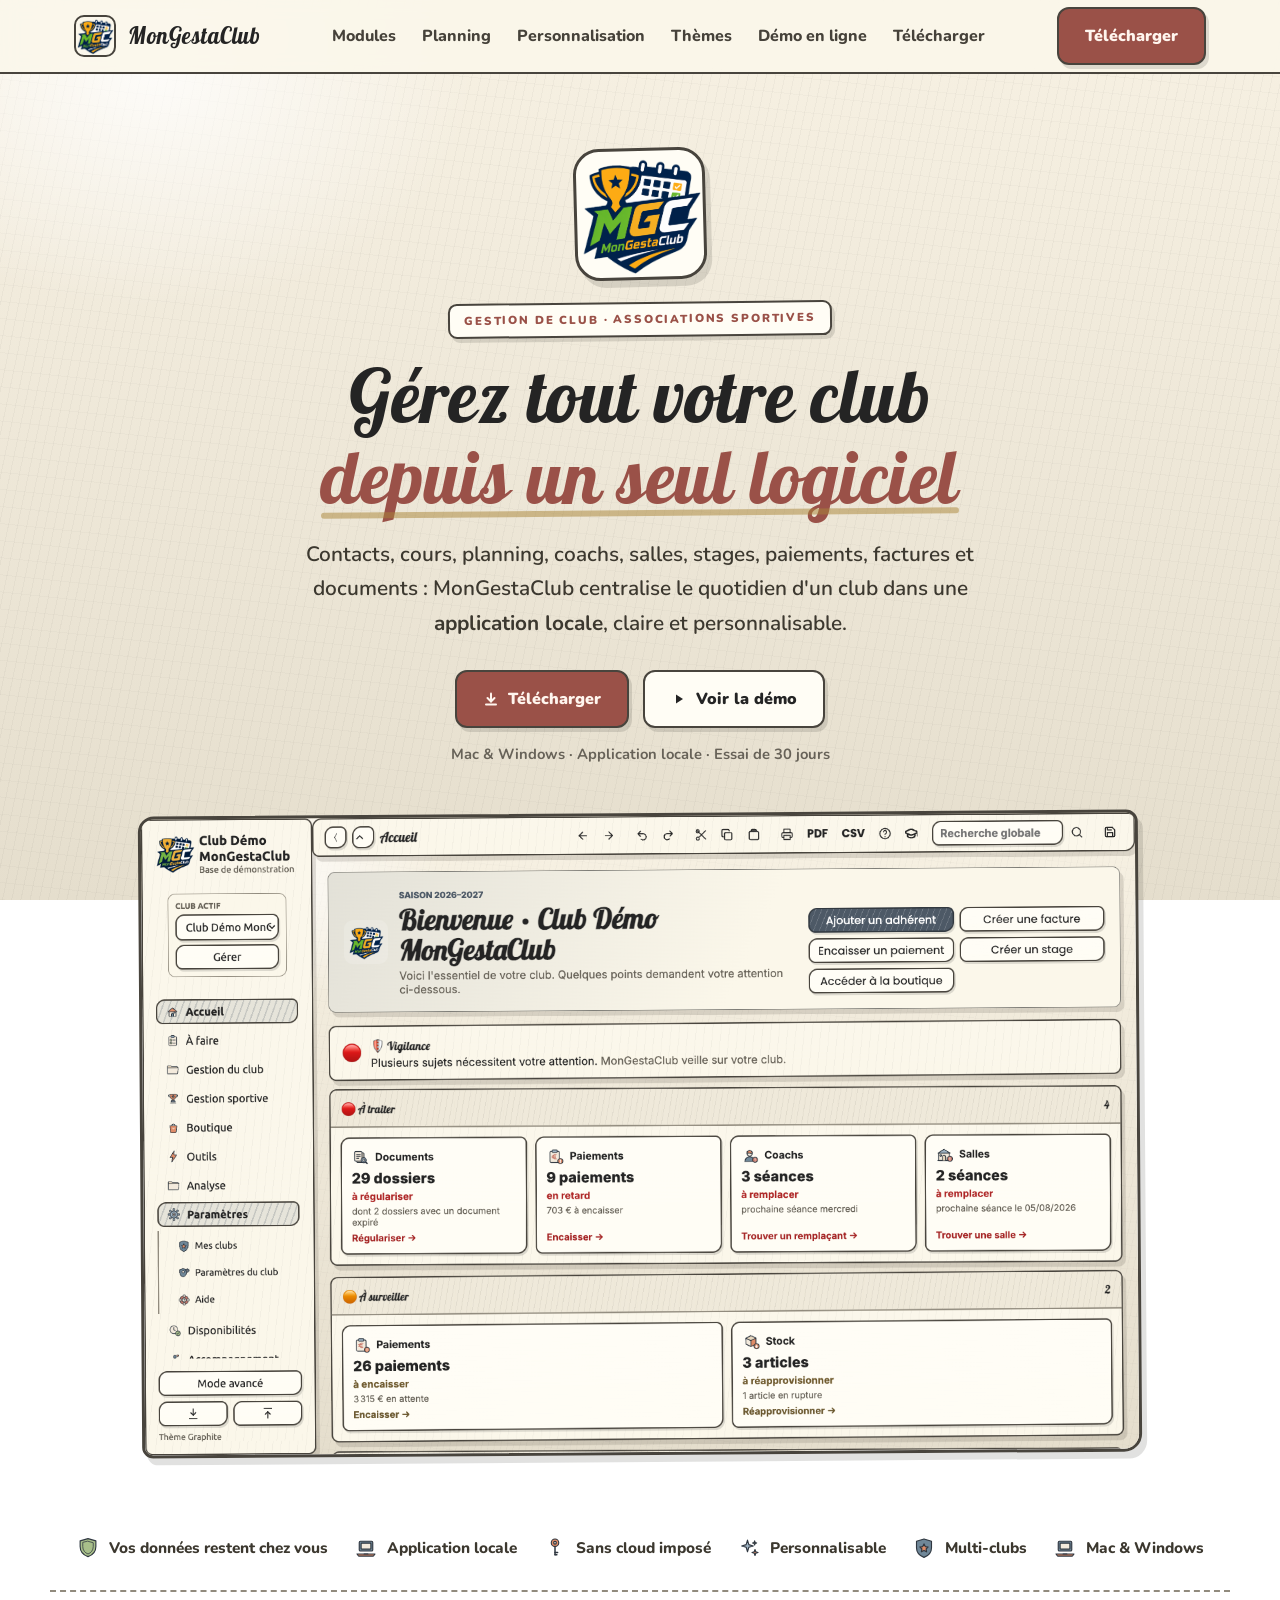
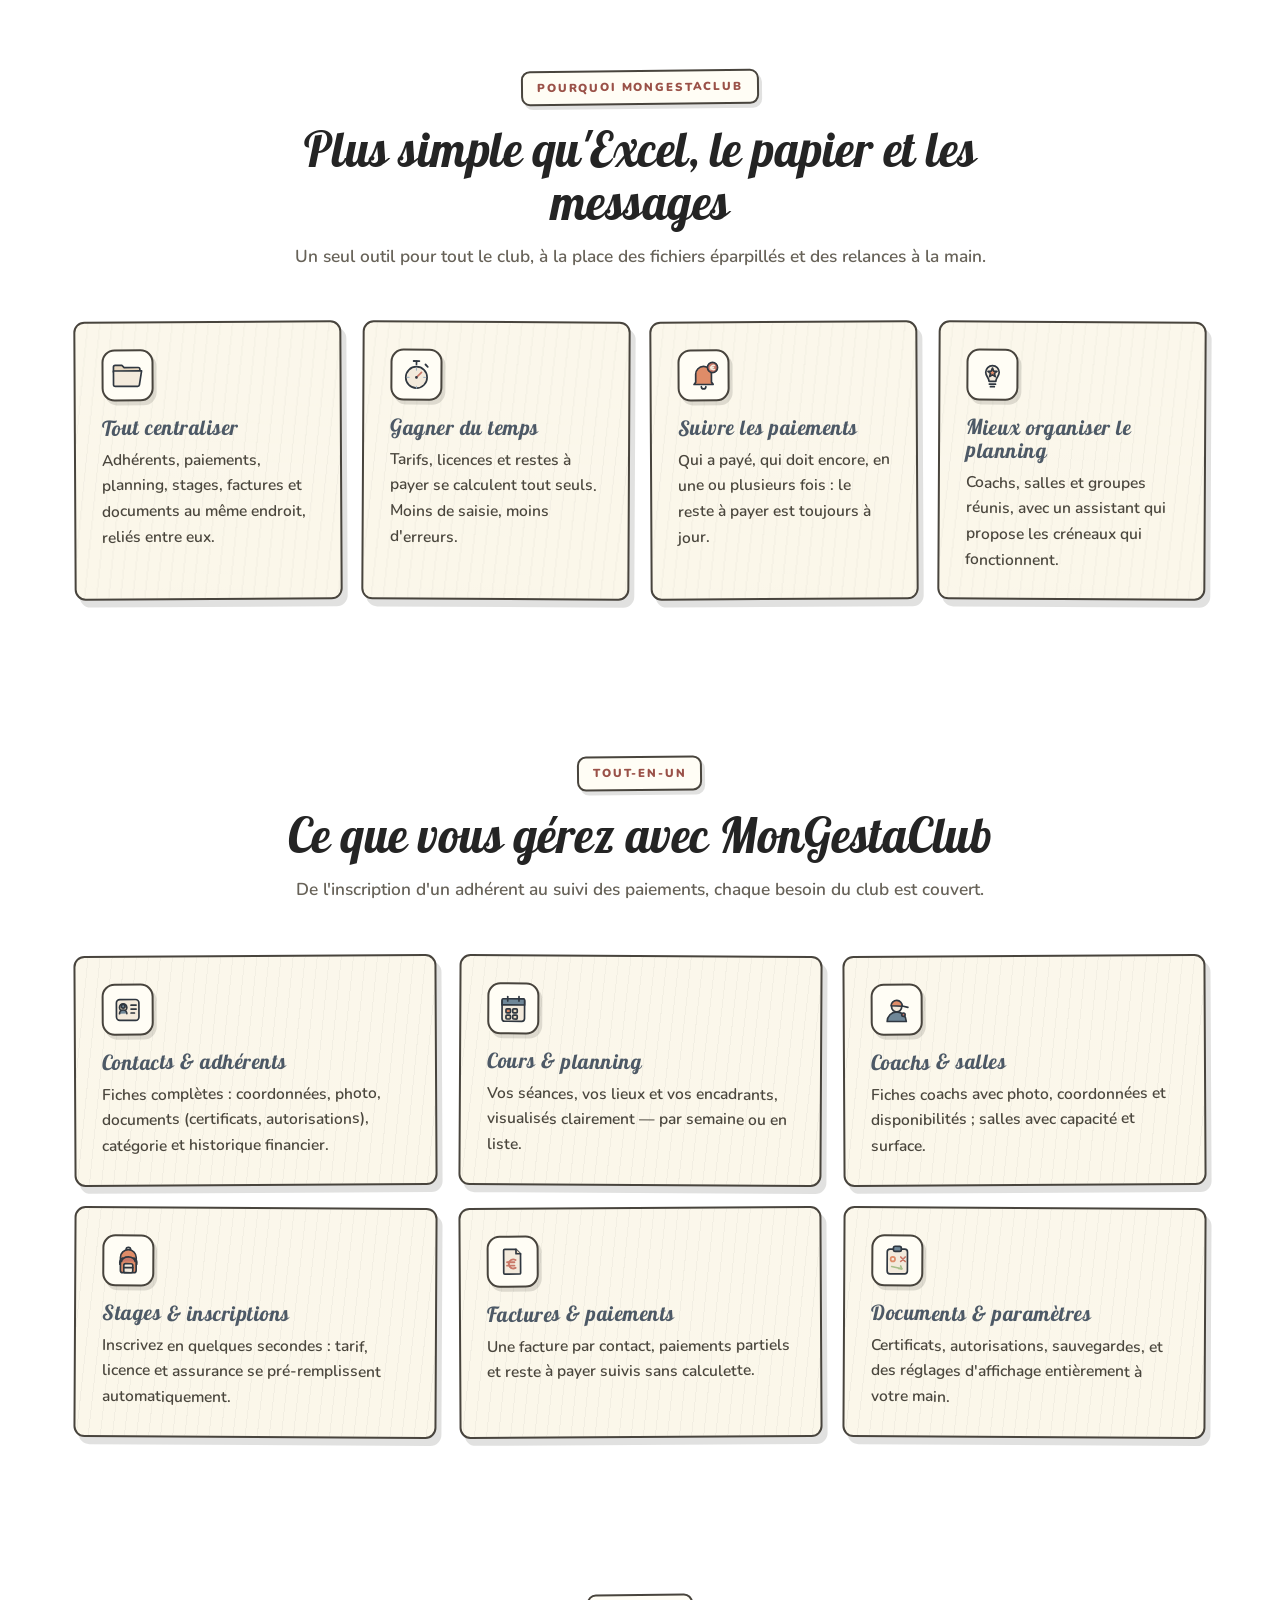
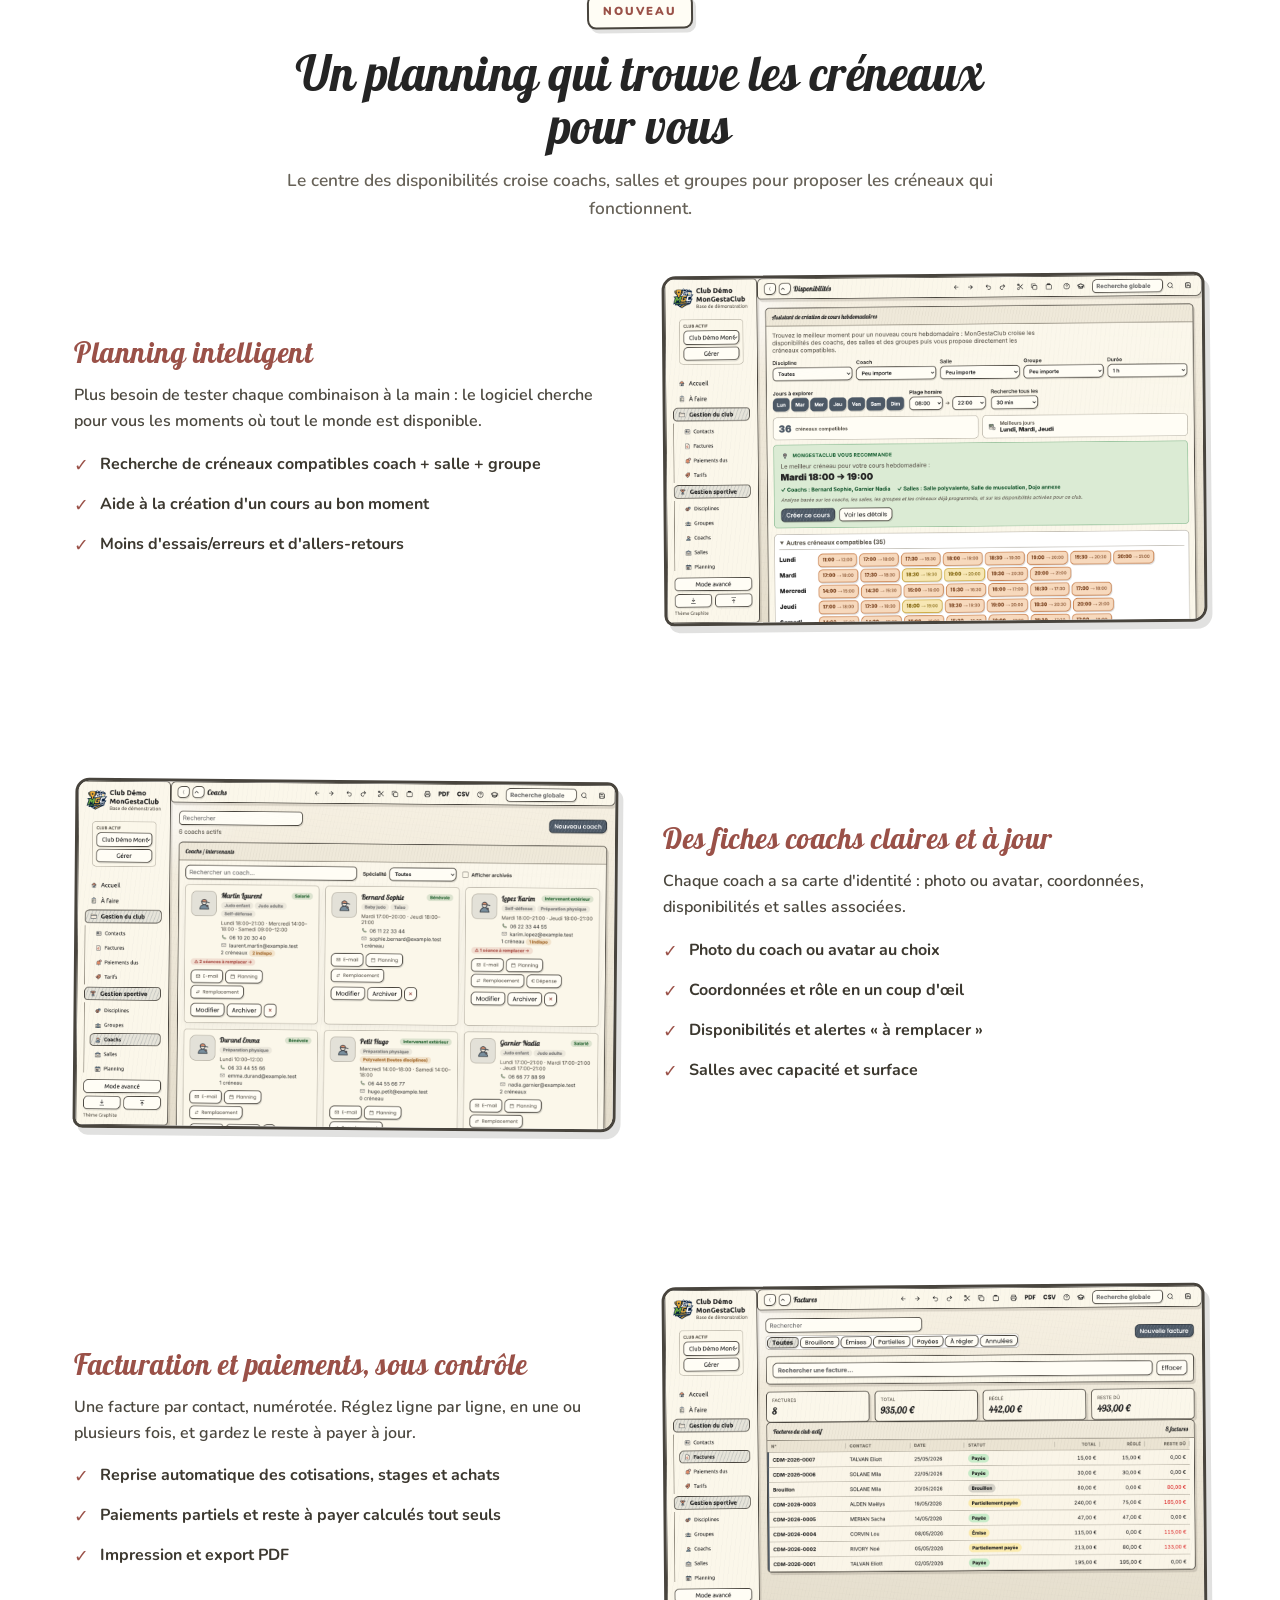
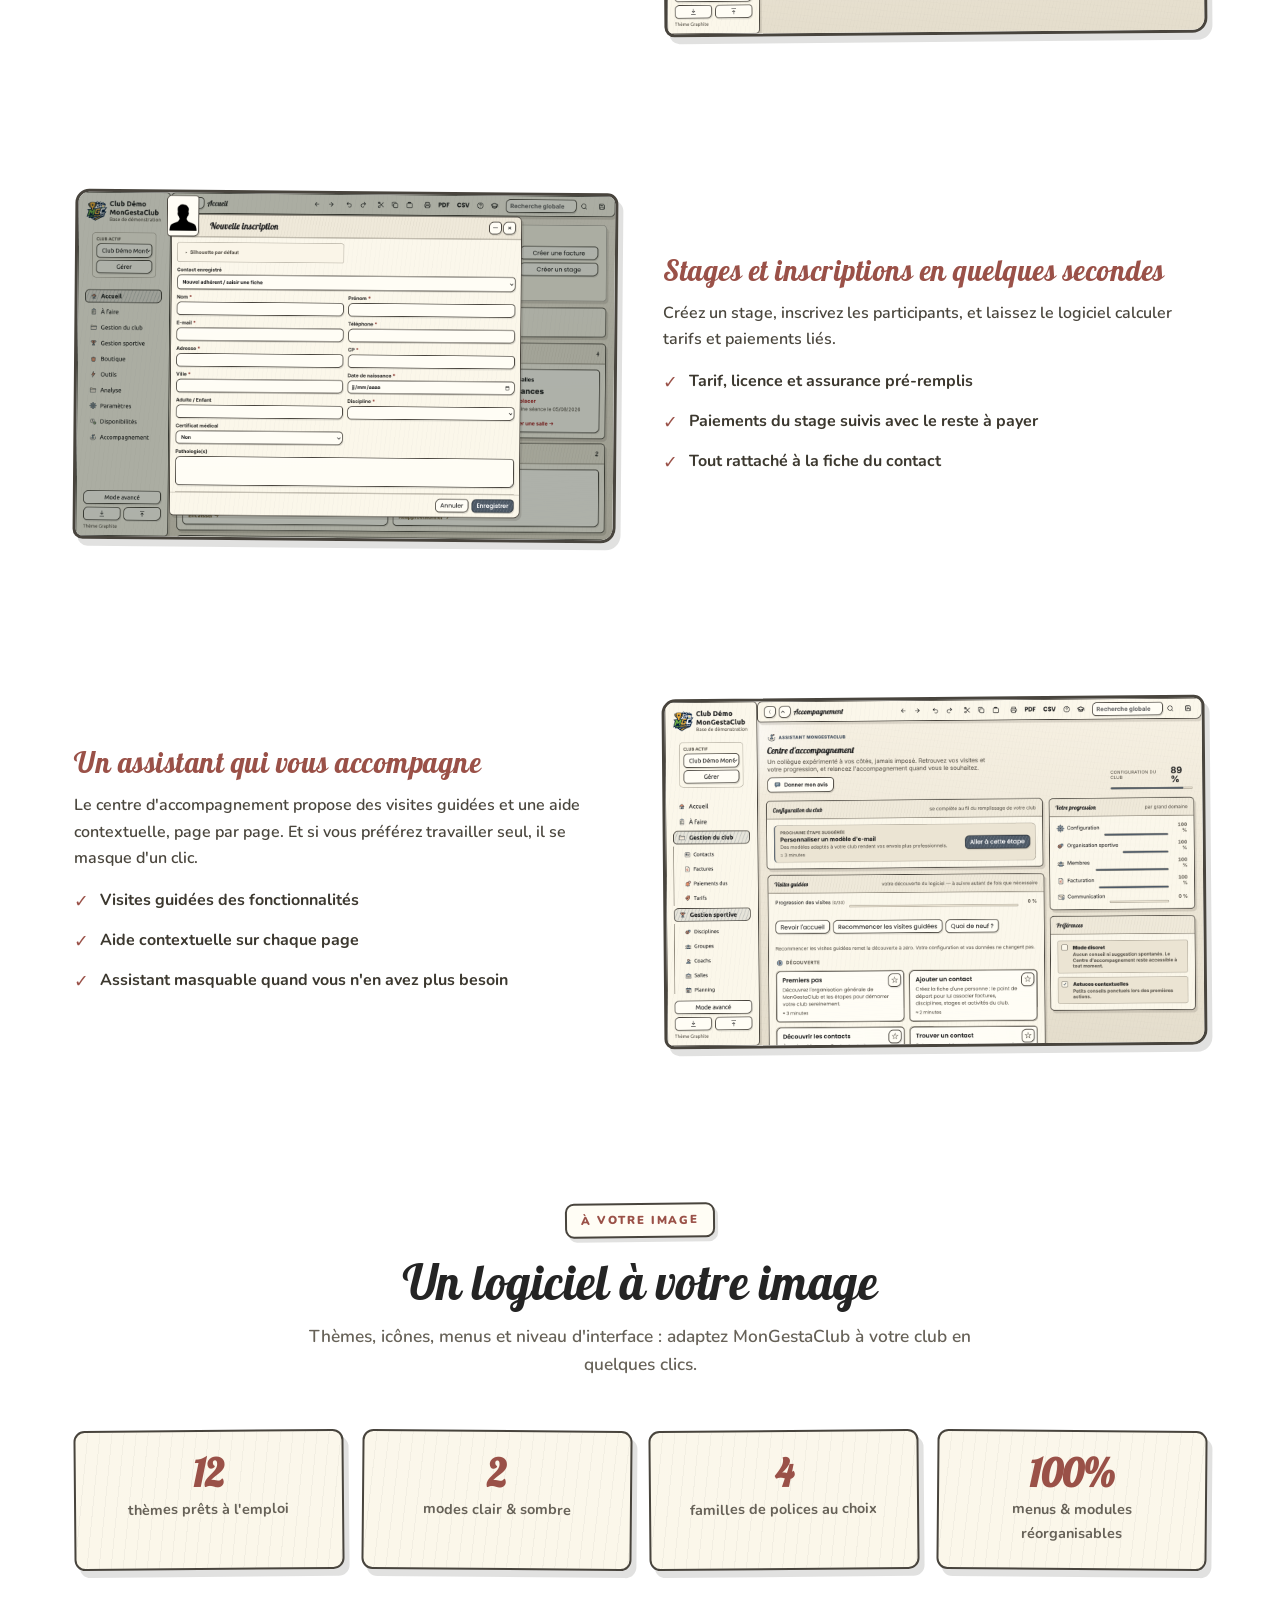
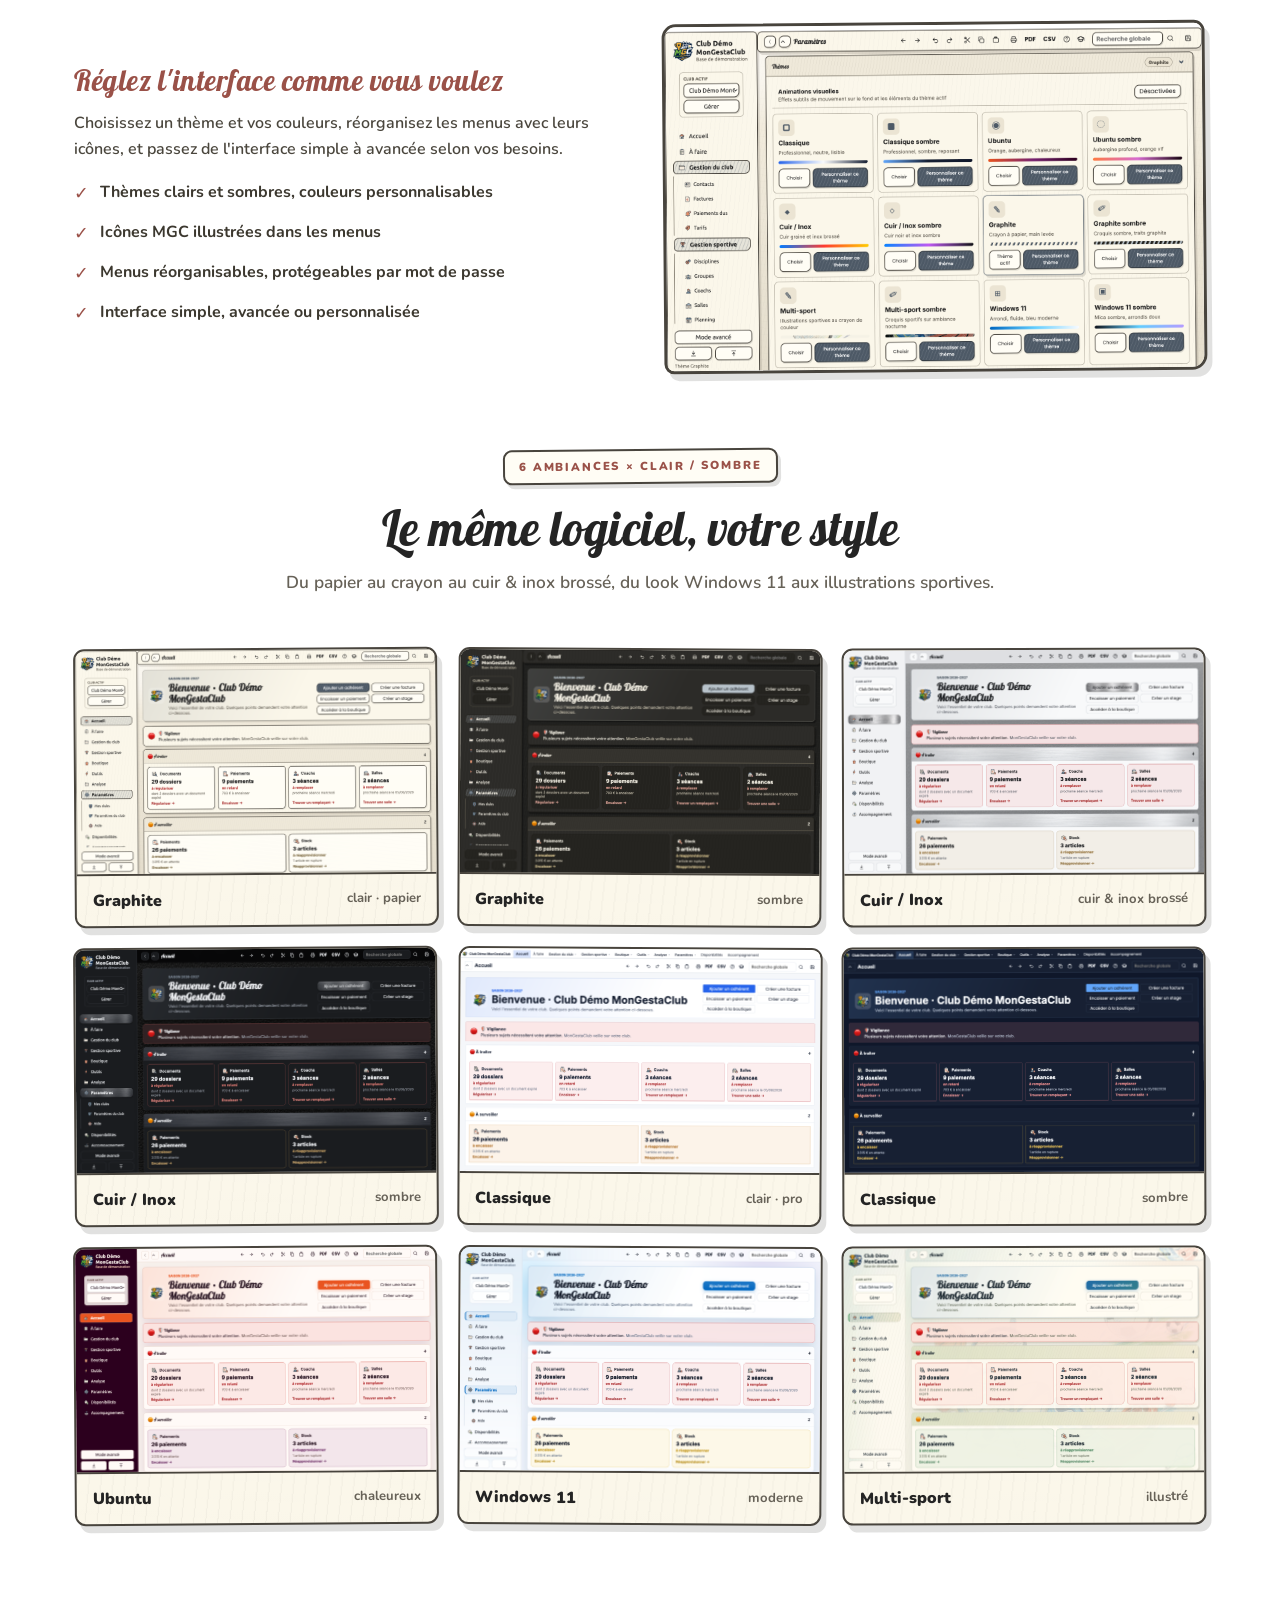
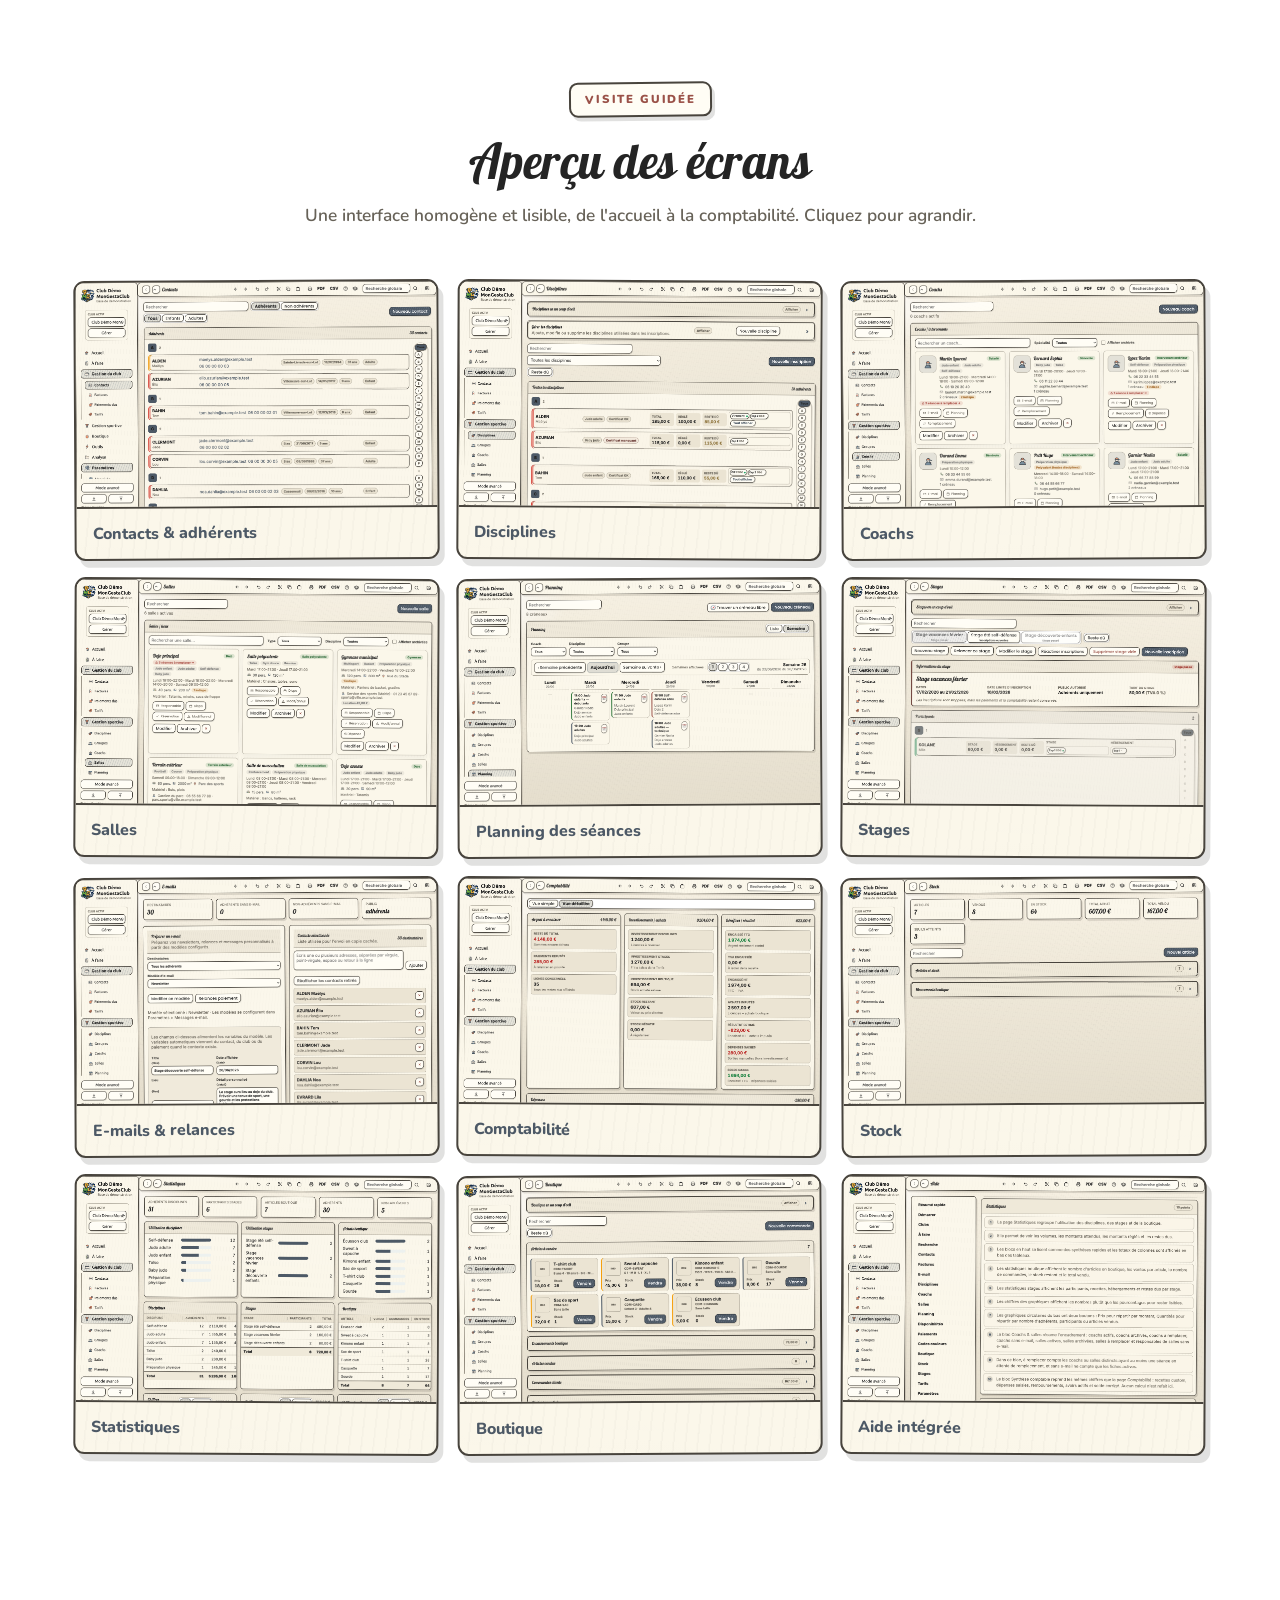
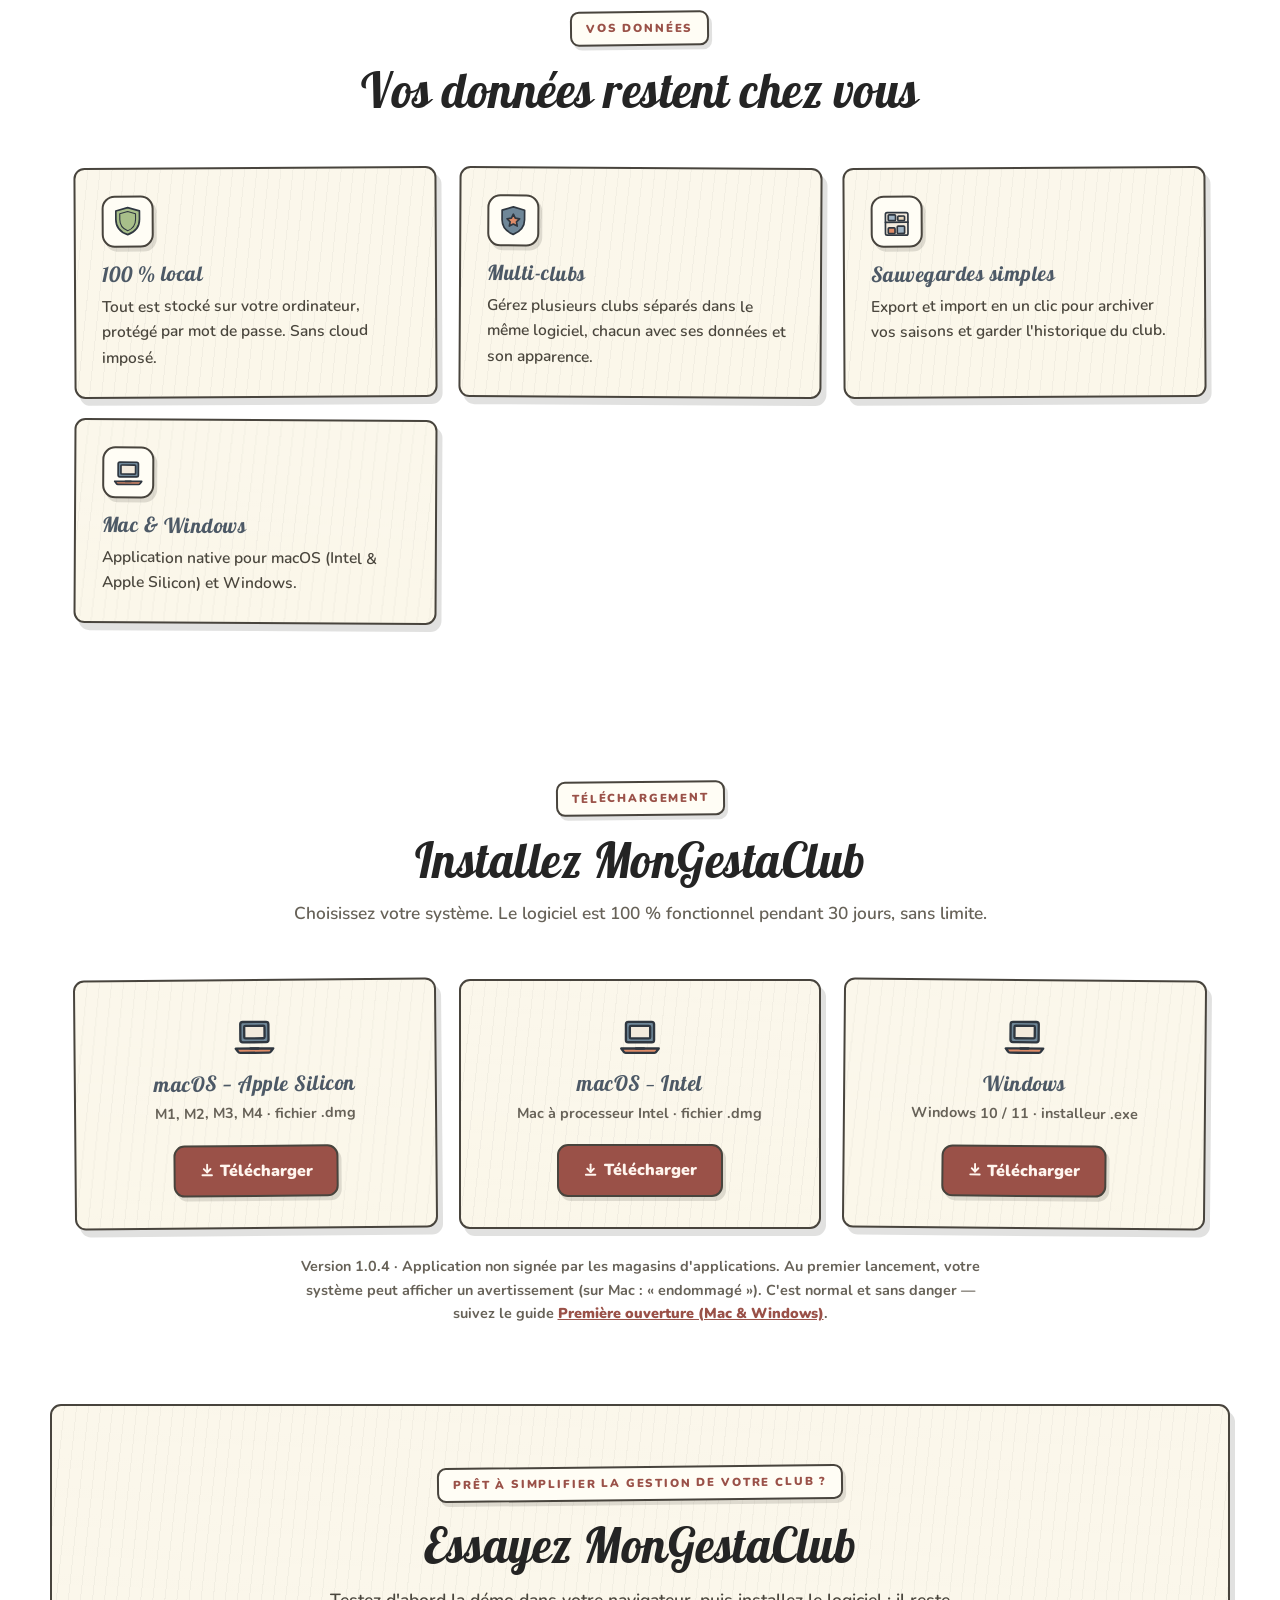
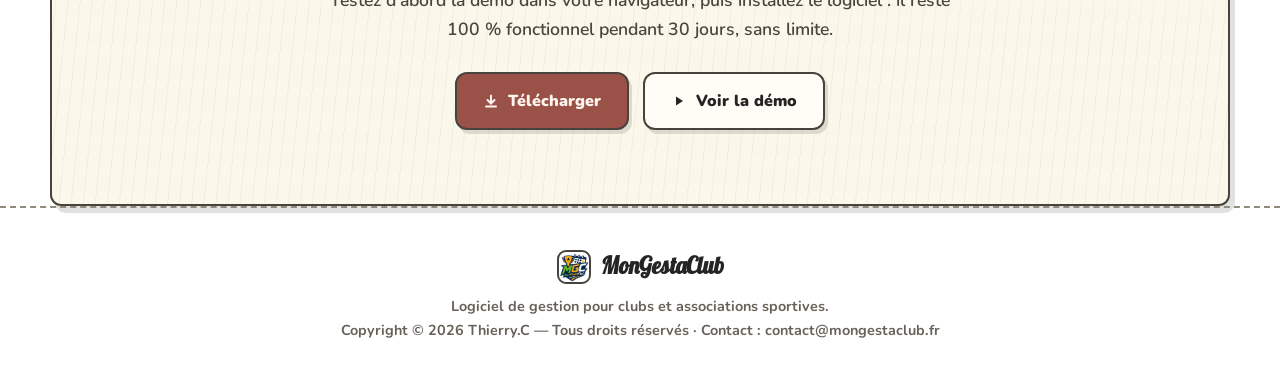
==== index.html @ f6bfc18d "feat(site): publier la vitrine et la démo (GitHub Pages)" ====
<!doctype html>
<html lang="fr">
<head>
<meta charset="utf-8" />
<meta name="viewport" content="width=device-width, initial-scale=1" />
<title>MonGestaClub — Le logiciel de gestion de club tout-en-un</title>
<meta name="description" content="MonGestaClub centralise le quotidien d'un club : contacts, cours, planning, coachs, salles, stages, inscriptions, paiements, factures et documents. Application locale, vos données restent chez vous. Mac & Windows. Essai de 30 jours." />
<link rel="preconnect" href="https://fonts.googleapis.com" />
<link rel="preconnect" href="https://fonts.gstatic.com" crossorigin />
<link href="https://fonts.googleapis.com/css2?family=Lobster&family=Nunito:wght@400;600;700;800;900&display=swap" rel="stylesheet" />
<link rel="icon" type="image/png" href="shots/logo.png" />
<style>
  :root{
    --bg:#eee9dc; --paper:#fbf7ea; --paper-2:#ebe4d3; --paper-3:#fffdf5;
    --ink:#242424; --muted:#676258;
    --line:#918b7e; --line-strong:#48443d;
    --slate:#4d5966; --terra:#9a5148; --ocre:#a98638;
    --shadow:5px 7px 0 rgba(48,45,38,.14);
    --shadow-sm:3px 4px 0 rgba(48,45,38,.14);
    --radius:11px;
    --maxw:1180px;
    --font-body:Nunito,"Trebuchet MS",ui-sans-serif,system-ui,sans-serif;
    --font-title:Lobster,cursive;
  }
  *{box-sizing:border-box;margin:0;padding:0}
  html{scroll-behavior:smooth}
  body{
    font-family:var(--font-body);color:var(--ink);line-height:1.65;font-weight:600;
    background:
      radial-gradient(ellipse at 12% 8%, rgba(255,255,255,.80), transparent 320px),
      repeating-linear-gradient(102deg, rgba(36,36,36,.035) 0 1px, transparent 1px 9px),
      repeating-linear-gradient(6deg, rgba(36,36,36,.025) 0 1px, transparent 1px 17px),
      linear-gradient(180deg,#f7f1e3,#e5decd);
    background-attachment:fixed;
    overflow-x:hidden;
  }
  a{color:inherit;text-decoration:none}
  img{max-width:100%;display:block}
  .wrap{max-width:var(--maxw);margin:0 auto;padding:0 24px}
  h1,h2,h3,.brand-name{font-family:var(--font-title);font-weight:400;letter-spacing:.5px;line-height:1.1}
  h1{font-size:clamp(2.6rem,6vw,4.6rem)}
  h2{font-size:clamp(2rem,4vw,3rem)}
  h3{font-size:1.5rem}
  .eyebrow{display:inline-block;font-family:var(--font-body);font-size:.72rem;font-weight:900;
    letter-spacing:.16em;text-transform:uppercase;color:var(--terra);
    background:var(--paper-3);border:2px solid var(--line-strong);
    padding:6px 14px;border-radius:9px;margin-bottom:18px;box-shadow:var(--shadow-sm);
    transform:rotate(-.6deg)}
  .lead{font-size:clamp(1.05rem,1.7vw,1.3rem);color:#3c382f;font-weight:600;max-width:680px}

  /* PAPER CARD */
  .paper{
    background:
      linear-gradient(2deg, transparent, rgba(255,255,255,.06)),
      repeating-linear-gradient(96deg, rgba(0,0,0,.035) 0 1px, transparent 1px 12px),
      var(--paper);
    border:2px solid var(--line-strong);
    border-radius:var(--radius);
    box-shadow:var(--shadow);
  }

  /* BUTTONS */
  .btn{display:inline-flex;align-items:center;gap:9px;font-family:var(--font-body);font-weight:900;
    font-size:1rem;padding:14px 26px;border-radius:12px;cursor:pointer;border:2px solid var(--line-strong);
    transition:transform .12s, box-shadow .12s;box-shadow:var(--shadow-sm)}
  .btn:hover{transform:translate(-1px,-2px);box-shadow:6px 8px 0 rgba(48,45,38,.18)}
  .btn:active{transform:translate(1px,2px);box-shadow:2px 3px 0 rgba(48,45,38,.14)}
  .btn-primary{background:var(--terra);color:#fff5ee}
  .btn-dark{background:var(--ink);color:#f3eddd}
  .btn-paper{background:var(--paper-3);color:var(--ink)}

  /* NAV */
  header.nav{position:sticky;top:0;z-index:50;
    background:rgba(251,247,234,.86);backdrop-filter:blur(8px);
    border-bottom:2px solid var(--line-strong)}
  .nav-in{display:flex;align-items:center;justify-content:space-between;height:72px;gap:16px}
  .brand{display:flex;align-items:center;gap:12px}
  .brand img{width:42px;height:42px;border-radius:10px;border:2px solid var(--line-strong)}
  .brand-name{font-size:1.4rem}
  .nav-links{display:flex;gap:26px;font-weight:800;color:#46423a}
  .nav-links a:hover{color:var(--terra)}
  .nav-actions{display:flex;align-items:center;gap:10px}
  /* Hamburger (masqué en desktop) */
  .nav-toggle{display:none;width:46px;height:44px;align-items:center;justify-content:center;
    background:var(--paper-3);border:2px solid var(--line-strong);border-radius:11px;
    box-shadow:var(--shadow-sm);cursor:pointer;flex:none}
  .nav-toggle-bar{position:relative;display:block;width:20px;height:2.5px;background:var(--ink);border-radius:2px;transition:background .18s}
  .nav-toggle-bar::before,.nav-toggle-bar::after{content:"";position:absolute;left:0;width:20px;height:2.5px;background:var(--ink);border-radius:2px;transition:transform .18s}
  .nav-toggle-bar::before{transform:translateY(-6px)}
  .nav-toggle-bar::after{transform:translateY(6px)}
  .nav-toggle[aria-expanded="true"] .nav-toggle-bar{background:transparent}
  .nav-toggle[aria-expanded="true"] .nav-toggle-bar::before{transform:translateY(0) rotate(45deg)}
  .nav-toggle[aria-expanded="true"] .nav-toggle-bar::after{transform:translateY(0) rotate(-45deg)}
  @media(max-width:880px){
    .nav-toggle{display:inline-flex}
    .nav-links{display:none;position:absolute;top:100%;left:0;right:0;flex-direction:column;gap:4px;
      background:rgba(251,247,234,.98);backdrop-filter:blur(8px);
      border-bottom:2px solid var(--line-strong);padding:12px 24px 18px;box-shadow:var(--shadow)}
    .nav-links.open{display:flex}
    .nav-links a{padding:11px 6px;border-bottom:1px solid var(--line);font-size:1.05rem}
    .nav-links a:last-child{border-bottom:none}
  }
  /* Évite le surpeuplement de la barre (logo + nom + hamburger + bouton) sur petits écrans */
  @media(max-width:480px){
    .brand img{width:36px;height:36px}
    .brand-name{font-size:1.12rem}
    .nav-actions .btn{padding:10px 14px;font-size:.9rem}
    .nav-toggle{width:42px;height:40px}
  }
  @media(max-width:360px){ .brand-name{display:none} }

  /* HERO */
  .hero{padding:74px 0 50px;text-align:center;position:relative}
  .hero-logo{width:132px;height:132px;margin:0 auto 22px;border-radius:26px;
    border:3px solid var(--line-strong);box-shadow:var(--shadow);transform:rotate(-1.5deg);background:var(--paper-3)}
  .hero h1{margin-bottom:20px}
  .hero h1 .u{color:var(--terra);position:relative;white-space:nowrap}
  .hero h1 .u::after{content:"";position:absolute;left:0;right:0;bottom:6px;height:6px;
    background:var(--ocre);opacity:.5;border-radius:4px;transform:rotate(-.5deg)}
  .hero .lead{margin:0 auto 30px}
  .hero-cta{display:flex;gap:14px;justify-content:center;flex-wrap:wrap;margin-bottom:14px}
  /* Peaufinages mobile */
  @media(max-width:700px){ body{background-attachment:scroll} }
  @media(max-width:420px){
    .hero-cta{flex-direction:column;align-items:stretch}
    .hero-cta .btn{width:100%;justify-content:center}
  }
  @media(max-width:380px){ .wrap{padding:0 16px} .cta-band{margin:0 16px} }
  /* Le titre souligne ne reste sur une ligne (nowrap) que tant qu'il tient ; on autorise
     le retour a la ligne uniquement sur tres petits ecrans pour eviter tout rognage. */
  @media(max-width:360px){ .hero h1 .u{white-space:normal} }
  .hero-note{font-size:.92rem;color:var(--muted);font-weight:700}
  .hero-shot{margin:46px auto 0;max-width:1000px;transform:rotate(-.4deg)}
  .hero-shot img{width:100%;border:3px solid var(--line-strong);border-radius:16px 12px 18px 11px;box-shadow:var(--shadow)}

  /* TRUST */
  .trust{display:flex;gap:14px 26px;justify-content:center;flex-wrap:wrap;padding:30px 0;
    border-bottom:2px dashed var(--line)}
  .trust .pill{display:flex;align-items:center;gap:9px;font-weight:800;color:#3c382f;font-size:.96rem}
  .trust .pill b{font-size:1.15rem}

  /* SECTION */
  section{padding:78px 0}
  .sec-head{text-align:center;max-width:720px;margin:0 auto 50px}
  .sec-head h2{margin-bottom:14px}
  .sec-head p{color:var(--muted);font-size:1.08rem;font-weight:600}

  /* BENEFITS (4 cartes) */
  .benefits{display:grid;grid-template-columns:repeat(4,1fr);gap:20px}
  @media(max-width:900px){.benefits{grid-template-columns:repeat(2,1fr)}}
  @media(max-width:520px){.benefits{grid-template-columns:1fr}}

  /* FEATURES (cartes) */
  .features{display:grid;grid-template-columns:repeat(3,1fr);gap:22px}
  @media(max-width:900px){.features{grid-template-columns:repeat(2,1fr)}}
  @media(max-width:600px){.features{grid-template-columns:1fr}}
  .card{padding:26px;transition:transform .14s}
  .card:nth-child(odd){transform:rotate(-.3deg)}
  .card:nth-child(even){transform:rotate(.3deg)}
  .card:hover{transform:translate(-2px,-3px) rotate(0deg)}
  .card .ico{width:52px;height:52px;border-radius:13px;display:grid;place-items:center;font-size:1.6rem;
    background:var(--paper-3);border:2px solid var(--line-strong);margin-bottom:15px;box-shadow:var(--shadow-sm)}
  .card h3{font-size:1.3rem;margin-bottom:8px;color:var(--slate)}
  .card p{color:#4a463d;font-size:.97rem;font-weight:600}

  /* SHOWCASE */
  .showcase{display:grid;grid-template-columns:1fr 1fr;gap:46px;align-items:center;margin-bottom:60px}
  .showcase:last-child{margin-bottom:0}
  .showcase.rev .txt{order:2}
  @media(max-width:880px){.showcase{grid-template-columns:1fr;gap:26px}.showcase.rev .txt{order:0}}
  .showcase .shot img{width:100%;border:3px solid var(--line-strong);border-radius:14px 11px 15px 10px;box-shadow:var(--shadow)}
  .showcase.rev .shot{transform:rotate(.5deg)}
  .showcase:not(.rev) .shot{transform:rotate(-.5deg)}
  .showcase .txt h3{font-size:1.8rem;margin-bottom:13px;color:var(--terra)}
  .showcase .txt p{color:#4a463d;margin-bottom:16px;font-weight:600}
  .showcase ul{list-style:none;display:grid;gap:11px}
  .showcase li{display:flex;gap:11px;align-items:flex-start;color:#3c382f;font-weight:700}
  .showcase li::before{content:"✓";color:var(--terra);font-weight:900;font-size:1.1rem;flex:none}

  /* PERSO */
  .perso{display:grid;grid-template-columns:repeat(4,1fr);gap:18px;margin-top:10px}
  @media(max-width:760px){.perso{grid-template-columns:repeat(2,1fr)}}
  .mini{padding:22px;text-align:center}
  .mini:nth-child(odd){transform:rotate(-.5deg)}
  .mini:nth-child(even){transform:rotate(.5deg)}
  .mini .n{font-family:var(--font-title);font-size:2.4rem;color:var(--terra);line-height:1}
  .mini .l{color:var(--muted);font-size:.9rem;margin-top:6px;font-weight:700}

  /* THEMES */
  .theme-grid{display:grid;grid-template-columns:repeat(3,1fr);gap:20px}
  @media(max-width:900px){.theme-grid{grid-template-columns:repeat(2,1fr)}}
  @media(max-width:600px){.theme-grid{grid-template-columns:1fr}}
  .theme{overflow:hidden;padding:0}
  .theme:nth-child(3n+1){transform:rotate(-.4deg)}
  .theme:nth-child(3n+2){transform:rotate(.3deg)}
  .theme:nth-child(3n){transform:rotate(-.2deg)}
  .theme:hover{transform:translate(-2px,-3px) rotate(0deg)}
  .theme img{width:100%;aspect-ratio:16/10;object-fit:cover;object-position:top left;border-bottom:2px solid var(--line-strong)}
  .theme .cap{padding:12px 16px;font-weight:900;display:flex;justify-content:space-between;align-items:center}
  .theme .cap span{color:var(--muted);font-weight:700;font-size:.82rem}

  /* GALLERY */
  .gallery{display:grid;grid-template-columns:repeat(3,1fr);gap:18px}
  @media(max-width:900px){.gallery{grid-template-columns:repeat(2,1fr)}}
  @media(max-width:600px){.gallery{grid-template-columns:1fr}}
  .gallery figure{overflow:hidden;padding:0}
  .gallery figure:nth-child(even){transform:rotate(.3deg)}
  .gallery figure:nth-child(odd){transform:rotate(-.3deg)}
  .gallery img{width:100%;aspect-ratio:16/10;object-fit:cover;object-position:top left;border-bottom:2px solid var(--line-strong)}
  .gallery figcaption{padding:12px 16px;font-weight:800;color:var(--slate)}

  /* DOWNLOAD */
  .download-grid{display:grid;grid-template-columns:repeat(3,1fr);gap:22px}
  @media(max-width:820px){.download-grid{grid-template-columns:1fr}}
  .download-card{display:flex;flex-direction:column;align-items:center;text-align:center;gap:7px;padding:30px 24px;transition:transform .14s}
  .download-card:nth-child(1){transform:rotate(-.5deg)}
  .download-card:nth-child(3){transform:rotate(.5deg)}
  .download-card:hover{transform:translate(-2px,-3px) rotate(0deg)}
  .download-card .dl-ico{font-size:2.6rem;line-height:1;margin-bottom:4px}
  .download-card h3{font-size:1.3rem;color:var(--slate)}
  .download-card .dl-sub{color:var(--muted);font-size:.9rem;font-weight:700}
  .download-card .dl-btn{margin-top:12px;background:var(--terra);color:#fff5ee;font-weight:900;
    padding:11px 24px;border-radius:11px;border:2px solid var(--line-strong);box-shadow:var(--shadow-sm)}
  .download-card:hover .dl-btn{box-shadow:5px 6px 0 rgba(48,45,38,.18)}
  .download-note{text-align:center;color:var(--muted);font-size:.9rem;font-weight:700;margin-top:26px;max-width:700px;margin-left:auto;margin-right:auto}

  /* CTA */
  .cta-band{margin:0 24px}
  .cta-inner{max-width:var(--maxw);margin:0 auto;padding:60px 30px;text-align:center}
  .cta-inner h2{margin-bottom:14px}
  .cta-inner p{color:#4a463d;font-size:1.1rem;font-weight:600;max-width:620px;margin:0 auto 28px}

  footer{padding:40px 0;color:var(--muted);font-size:.9rem;text-align:center;font-weight:700;
    border-top:2px dashed var(--line)}
  .footer-brand{display:flex;align-items:center;gap:10px;justify-content:center;margin-bottom:10px}
  .footer-brand img{width:34px;height:34px;border-radius:9px;border:2px solid var(--line-strong)}
  .footer-brand span{font-family:var(--font-title);font-size:1.4rem;color:var(--ink)}

  /* LIGHTBOX */
  .zoomable{cursor:zoom-in}
  .lightbox{position:fixed;inset:0;z-index:100;background:rgba(36,33,28,.88);
    display:flex;align-items:center;justify-content:center;padding:28px;cursor:zoom-out;opacity:0;transition:opacity .18s}
  .lightbox.open{opacity:1}
  .lightbox[hidden]{display:none}
  .lightbox img{max-width:95vw;max-height:92vh;border:3px solid var(--paper);border-radius:14px;box-shadow:0 30px 80px rgba(0,0,0,.5)}
  .lightbox .lb-close{position:absolute;top:22px;right:26px;width:46px;height:46px;border-radius:50%;
    border:2px solid var(--paper);background:rgba(255,255,255,.12);color:#fff;font-size:1.5rem;cursor:pointer;display:grid;place-items:center}
  .lightbox .lb-hint{position:absolute;bottom:22px;left:0;right:0;text-align:center;color:#d9d2c4;font-size:.85rem;font-weight:700}

  /* ICÔNES MGC (SVG inline, même famille que l'application) */
  .mgc-icon{display:block;width:100%;height:100%}
  .card .ico .mgc-icon{width:36px;height:36px}
  .trust .pill .pill-ico{display:inline-flex;width:24px;height:24px;flex:none}
  .download-card .dl-ico{display:flex;align-items:center;justify-content:center}
  .download-card .dl-ico .mgc-icon{width:50px;height:50px}
  /* Petites icônes UI monochromes des boutons (téléchargement / lecture démo) */
  .btn-ic{width:1em;height:1em;flex:none}
  .dl-btn .btn-ic{width:.95em;height:.95em;vertical-align:-2px;margin-right:5px}
</style>
</head>
<body>

<header class="nav">
  <div class="wrap nav-in">
    <a class="brand" href="#top"><img src="shots/logo.png" alt="MonGestaClub" /><span class="brand-name">MonGestaClub</span></a>
    <nav class="nav-links" id="navLinks">
      <a href="#modules">Modules</a>
      <a href="#planning">Planning</a>
      <a href="#perso">Personnalisation</a>
      <a href="#themes">Thèmes</a>
      <a href="demo/index.html" target="_blank" rel="noopener">Démo en ligne</a>
      <a href="#download">Télécharger</a>
    </nav>
    <div class="nav-actions">
      <button type="button" class="nav-toggle" id="navToggle" aria-label="Ouvrir le menu" aria-expanded="false" aria-controls="navLinks"><span class="nav-toggle-bar" aria-hidden="true"></span></button>
      <a class="btn btn-primary" href="#download">Télécharger</a>
    </div>
  </div>
</header>

<a id="top"></a>

<!-- ============ 1. HERO ============ -->
<section class="hero">
  <div class="wrap">
    <img class="hero-logo" src="shots/logo.png" alt="MonGestaClub" />
    <span class="eyebrow">Gestion de club · Associations sportives</span>
    <h1>Gérez tout votre club<br><span class="u">depuis un seul logiciel</span></h1>
    <p class="lead">Contacts, cours, planning, coachs, salles, stages, paiements, factures et documents :
      MonGestaClub centralise le quotidien d'un club dans une <strong>application locale</strong>, claire et personnalisable.</p>
    <div class="hero-cta">
      <a class="btn btn-primary" href="#download"><svg class="btn-ic" viewBox="0 0 16 16" aria-hidden="true" fill="none" stroke="currentColor" stroke-width="2" stroke-linecap="round" stroke-linejoin="round"><path d="M8 2.5v8"/><path d="M4.5 7 8 10.5 11.5 7"/><path d="M3 13.5h10"/></svg>Télécharger</a>
      <a class="btn btn-paper" href="demo/index.html" target="_blank" rel="noopener"><svg class="btn-ic" viewBox="0 0 16 16" aria-hidden="true" fill="currentColor"><path d="M5 3.5 12 8 5 12.5z"/></svg>Voir la démo</a>
    </div>
    <p class="hero-note">Mac &amp; Windows · Application locale · Essai de 30 jours</p>
    <div class="hero-shot"><img src="shots/page-accueil.png" alt="Tableau de bord de MonGestaClub" /></div>
  </div>
</section>

<div class="trust wrap">
  <div class="pill"><span class="pill-ico"><svg class="mgc-icon" viewBox="0 0 64 64" aria-hidden="true"><g fill="none" stroke="#2f3740" stroke-width="3" stroke-linejoin="round" stroke-linecap="round"><path d="M32 7 53 13v15c0 14-9 23-21 27-12-4-21-13-21-27V13Z" fill="#a8bf8a"/><path d="M32 14 46 18v10c0 10-6 17-14 20-8-3-14-10-14-20V18Z" stroke-width="2"/></g></svg></span> Vos données restent chez vous</div>
  <div class="pill"><span class="pill-ico"><svg class="mgc-icon" viewBox="0 0 64 64" aria-hidden="true"><g fill="none" stroke="#2f3740" stroke-width="3" stroke-linejoin="round" stroke-linecap="round"><rect x="14" y="14" width="36" height="26" rx="3" fill="#6f8798"/><rect x="19" y="19" width="26" height="16" rx="1.5" fill="#f3eadc"/><path d="M8 48h48l-3 4a3 3 0 0 1-2.6 1.5H13.6A3 3 0 0 1 11 52Z" fill="#df8c68"/><path d="M27 48h10"/></g></svg></span> Application locale</div>
  <div class="pill"><span class="pill-ico"><svg class="mgc-icon" viewBox="0 0 64 64" aria-hidden="true"><g fill="none" stroke="#2f3740" stroke-width="3" stroke-linejoin="round" stroke-linecap="round"><circle cx="32" cy="18" r="10" fill="#df8c68"/><circle cx="32" cy="18" r="3.6" fill="#f3eadc"/><path d="M32 28v22" stroke-width="4"/><path d="M32 44h7M32 50h5" stroke-width="4"/></g></svg></span> Sans cloud imposé</div>
  <div class="pill"><span class="pill-ico"><svg class="mgc-icon" viewBox="0 0 64 64" aria-hidden="true"><g fill="none" stroke="#2f3740" stroke-width="3" stroke-linejoin="round" stroke-linecap="round"><path d="M28 11 31.6 23 43.5 26.5 31.6 30 28 42 24.4 30 12.5 26.5 24.4 23Z" fill="#9fb3c3"/><path d="M48 36 50 42 56 44 50 46 48 52 46 46 40 44 46 42Z" fill="#df8c68"/><path d="M47 13 48.4 17.2 52.5 18.5 48.4 19.8 47 24 45.6 19.8 41.5 18.5 45.6 17.2Z" fill="#a8bf8a"/></g></svg></span> Personnalisable</div>
  <div class="pill"><span class="pill-ico"><svg class="mgc-icon" viewBox="0 0 64 64" aria-hidden="true"><g fill="none" stroke="#2f3740" stroke-width="3" stroke-linejoin="round" stroke-linecap="round"><path d="M32 8 52 14v17c0 14-10 22-20 26C22 53 12 45 12 31V14z" fill="#6f8798"/><path d="M32 21 35.4 28.2 43.2 29.2 37.6 34.6 39 42.2 32 38.5 25 42.2 26.4 34.6 20.8 29.2 28.6 28.2Z" fill="#df8c68"/></g></svg></span> Multi-clubs</div>
  <div class="pill"><span class="pill-ico"><svg class="mgc-icon" viewBox="0 0 64 64" aria-hidden="true"><g fill="none" stroke="#2f3740" stroke-width="3" stroke-linejoin="round" stroke-linecap="round"><rect x="14" y="14" width="36" height="26" rx="3" fill="#6f8798"/><rect x="19" y="19" width="26" height="16" rx="1.5" fill="#f3eadc"/><path d="M8 48h48l-3 4a3 3 0 0 1-2.6 1.5H13.6A3 3 0 0 1 11 52Z" fill="#df8c68"/><path d="M27 48h10"/></g></svg></span> Mac &amp; Windows</div>
</div>

<!-- ============ 2. BÉNÉFICES PRINCIPAUX ============ -->
<section id="benefices">
  <div class="wrap">
    <div class="sec-head">
      <span class="eyebrow">Pourquoi MonGestaClub</span>
      <h2>Plus simple qu'Excel, le papier et les messages</h2>
      <p>Un seul outil pour tout le club, à la place des fichiers éparpillés et des relances à la main.</p>
    </div>
    <div class="benefits">
      <div class="card paper"><div class="ico"><svg class="mgc-icon" viewBox="0 0 64 64" aria-hidden="true"><g fill="none" stroke="#2f3740" stroke-width="3" stroke-linejoin="round" stroke-linecap="round"><path d="M7 17a3 3 0 0 1 3-3h12l4 4h25a3 3 0 0 1 3 3v5H7Z" fill="#e8d8bf"/><path d="M7 24h50l-4 25a3 3 0 0 1-3 2.5H10a3 3 0 0 1-3-2.5Z" fill="#f3eadc"/></g></svg></div><h3>Tout centraliser</h3><p>Adhérents, paiements, planning, stages, factures et documents au même endroit, reliés entre eux.</p></div>
      <div class="card paper"><div class="ico"><svg class="mgc-icon" viewBox="0 0 64 64" aria-hidden="true"><g fill="none" stroke="#2f3740" stroke-width="3" stroke-linejoin="round" stroke-linecap="round"><circle cx="32" cy="37" r="19" fill="#f3eadc"/><path d="M27 8h10" stroke-width="3.4"/><path d="M32 8v6"/><path d="M48 14l4 4" stroke-width="3.2"/><g stroke="#9fb3c3" stroke-width="2"><path d="M32 21v3M45 37h3M32 53v3M16 37h3"/></g><path d="M32 37 41 28" stroke="#c97868" stroke-width="3"/><circle cx="32" cy="37" r="2.4" fill="#2f3740" stroke="none"/></g></svg></div><h3>Gagner du temps</h3><p>Tarifs, licences et restes à payer se calculent tout seuls. Moins de saisie, moins d'erreurs.</p></div>
      <div class="card paper"><div class="ico"><svg class="mgc-icon" viewBox="0 0 64 64" aria-hidden="true"><g fill="none" stroke="#2f3740" stroke-width="3" stroke-linejoin="round" stroke-linecap="round"><path d="M18 44V30a14 14 0 0 1 28 0v14l3 4H15z" fill="#df8c68"/><path d="M28 52a4 4 0 0 0 8 0"/><circle cx="48" cy="18" r="9" fill="#c97868"/><path d="M51.5 14.5a4 4 0 1 0 0 7" stroke="#f3eadc" stroke-width="2.4"/><path d="M44 17.5h6M44 20.5h5" stroke="#f3eadc" stroke-width="2.4"/></g></svg></div><h3>Suivre les paiements</h3><p>Qui a payé, qui doit encore, en une ou plusieurs fois : le reste à payer est toujours à jour.</p></div>
      <div class="card paper"><div class="ico"><svg class="mgc-icon" viewBox="0 0 64 64" aria-hidden="true"><g fill="none" stroke="#2f3740" stroke-width="3" stroke-linejoin="round" stroke-linecap="round"><path d="M20 28a12 12 0 1 1 24 0c0 5-3 8-4.6 11-1 1.9-1.2 3.4-1.3 5H25.9c-.1-1.6-.3-3.1-1.3-5C23 36 20 33 20 28Z" fill="#f3eadc"/><path d="M32 20.5 34.2 25.8 40 26.2 35.5 30 37 35.6 32 32.5 27 35.6 28.5 30 24 26.2 29.8 25.8Z" fill="#df8c68"/><path d="M26.5 49h11"/><path d="M28.5 53.5h7"/></g></svg></div><h3>Mieux organiser le planning</h3><p>Coachs, salles et groupes réunis, avec un assistant qui propose les créneaux qui fonctionnent.</p></div>
    </div>
  </div>
</section>

<!-- ============ 3. MODULES ESSENTIELS ============ -->
<section id="modules">
  <div class="wrap">
    <div class="sec-head">
      <span class="eyebrow">Tout-en-un</span>
      <h2>Ce que vous gérez avec MonGestaClub</h2>
      <p>De l'inscription d'un adhérent au suivi des paiements, chaque besoin du club est couvert.</p>
    </div>
    <div class="features">
      <div class="card paper"><div class="ico"><svg class="mgc-icon" viewBox="0 0 64 64" aria-hidden="true"><g fill="none" stroke="#2f3740" stroke-width="3" stroke-linejoin="round" stroke-linecap="round"><rect x="12" y="14" width="40" height="37" rx="6" fill="#f3eadc"/><circle cx="24" cy="28" r="6.5" fill="#e8d8bf"/><circle cx="24" cy="26" r="3.4" fill="#6f8798"/><path d="M17.5 39a6.5 6.5 0 0 1 13 0" fill="#6f8798"/><path d="M38 24h9"/><path d="M38 31h9"/><path d="M38 38h6"/></g></svg></div><h3>Contacts &amp; adhérents</h3><p>Fiches complètes : coordonnées, photo, documents (certificats, autorisations), catégorie et historique financier.</p></div>
      <div class="card paper"><div class="ico"><svg class="mgc-icon" viewBox="0 0 64 64" aria-hidden="true"><g fill="none" stroke="#2f3740" stroke-width="3" stroke-linejoin="round" stroke-linecap="round"><rect x="12" y="15" width="40" height="40" rx="5" fill="#f3eadc"/><path d="M14 15h36a2 2 0 0 1 2 2v9H12v-9a2 2 0 0 1 2-2z" fill="#6f8798"/><path d="M22 11v8"/><path d="M42 11v8"/><rect x="19" y="33" width="8" height="7" rx="1.6" fill="#df8c68"/><rect x="31" y="33" width="8" height="7" rx="1.6" fill="#e8d8bf"/><rect x="19" y="44" width="8" height="7" rx="1.6" fill="#e8d8bf"/><rect x="31" y="44" width="8" height="7" rx="1.6" fill="#e8d8bf"/></g></svg></div><h3>Cours &amp; planning</h3><p>Vos séances, vos lieux et vos encadrants, visualisés clairement — par semaine ou en liste.</p></div>
      <div class="card paper"><div class="ico"><svg class="mgc-icon" viewBox="0 0 64 64" aria-hidden="true"><g fill="none" stroke="#2f3740" stroke-width="3" stroke-linejoin="round" stroke-linecap="round"><path d="M15 53a17 17 0 0 1 34 0z" fill="#6f8798"/><circle cx="32" cy="27" r="9" fill="#f3eadc"/><path d="M22 25a10 10 0 0 1 20 1z" fill="#df8c68"/><path d="M42 25.5 52 28"/><circle cx="44" cy="41" r="3" fill="#c97868"/></g></svg></div><h3>Coachs &amp; salles</h3><p>Fiches coachs avec photo, coordonnées et disponibilités ; salles avec capacité et surface.</p></div>
      <div class="card paper"><div class="ico"><svg class="mgc-icon" viewBox="0 0 64 64" aria-hidden="true"><g fill="none" stroke="#2f3740" stroke-width="3" stroke-linejoin="round" stroke-linecap="round"><path d="M28 13a4 4 0 0 1 8 0" /><path d="M18 27a14 14 0 0 1 28 0v23a4 4 0 0 1-4 4H22a4 4 0 0 1-4-4z" fill="#df8c68"/><path d="M20 34a12 8 0 0 1 24 0" fill="#c97868"/><rect x="24" y="38" width="16" height="16" rx="3" fill="#f3eadc"/><path d="M24 45h16"/><path d="M22 28a8 9 0 0 0-5 11M42 28a8 9 0 0 1 5 11"/></g></svg></div><h3>Stages &amp; inscriptions</h3><p>Inscrivez en quelques secondes : tarif, licence et assurance se pré-remplissent automatiquement.</p></div>
      <div class="card paper"><div class="ico"><svg class="mgc-icon" viewBox="0 0 64 64" aria-hidden="true"><g fill="none" stroke="#2f3740" stroke-width="3" stroke-linejoin="round" stroke-linecap="round"><path d="M18 10h20l8 8v34a2 2 0 0 1-2 2H18a2 2 0 0 1-2-2V12a2 2 0 0 1 2-2z" fill="#f3eadc"/><path d="M38 10v8h8" fill="#e8d8bf"/><path d="M37 29a8 8 0 1 0 0 14" stroke="#c97868" stroke-width="3.4"/><path d="M22 33h13" stroke="#c97868" stroke-width="3.4"/><path d="M22 39h13" stroke="#c97868" stroke-width="3.4"/></g></svg></div><h3>Factures &amp; paiements</h3><p>Une facture par contact, paiements partiels et reste à payer suivis sans calculette.</p></div>
      <div class="card paper"><div class="ico"><svg class="mgc-icon" viewBox="0 0 64 64" aria-hidden="true"><g fill="none" stroke="#2f3740" stroke-width="3" stroke-linejoin="round" stroke-linecap="round"><rect x="14" y="12" width="36" height="44" rx="5" fill="#f3eadc"/><rect x="25" y="7" width="14" height="9" rx="3" fill="#6f8798"/><circle cx="24" cy="30" r="4" stroke="#df8c68"/><path d="M38 26 46 34M46 26 38 34" stroke="#c97868"/><path d="M22 43 40 47" stroke="#a8bf8a"/><path d="M40 47 34.5 46.5M40 47 38 42" stroke="#a8bf8a"/></g></svg></div><h3>Documents &amp; paramètres</h3><p>Certificats, autorisations, sauvegardes, et des réglages d'affichage entièrement à votre main.</p></div>
    </div>
  </div>
</section>

<!-- ============ 4. PLANNING INTELLIGENT / DISPONIBILITÉS ============ -->
<section id="planning">
  <div class="wrap">
    <div class="sec-head">
      <span class="eyebrow">Nouveau</span>
      <h2>Un planning qui trouve les créneaux pour vous</h2>
      <p>Le centre des disponibilités croise coachs, salles et groupes pour proposer les créneaux qui fonctionnent.</p>
    </div>
    <div class="showcase">
      <div class="txt">
        <h3>Planning intelligent</h3>
        <p>Plus besoin de tester chaque combinaison à la main : le logiciel cherche pour vous les moments où tout le monde est disponible.</p>
        <ul>
          <li>Recherche de créneaux compatibles coach + salle + groupe</li>
          <li>Aide à la création d'un cours au bon moment</li>
          <li>Moins d'essais/erreurs et d'allers-retours</li>
        </ul>
      </div>
      <div class="shot"><img src="shots/page-disponibilites.png" alt="Centre des disponibilités : recherche de créneaux compatibles" /></div>
    </div>
  </div>
</section>

<!-- ============ 5. COACHS ET SALLES ============ -->
<section id="coachs">
  <div class="wrap">
    <div class="showcase rev">
      <div class="txt">
        <h3>Des fiches coachs claires et à jour</h3>
        <p>Chaque coach a sa carte d'identité : photo ou avatar, coordonnées, disponibilités et salles associées.</p>
        <ul>
          <li>Photo du coach ou avatar au choix</li>
          <li>Coordonnées et rôle en un coup d'œil</li>
          <li>Disponibilités et alertes « à remplacer »</li>
          <li>Salles avec capacité et surface</li>
        </ul>
      </div>
      <div class="shot"><img src="shots/page-coachs.png" alt="Fiches coachs avec photo, avatar et coordonnées" /></div>
    </div>
  </div>
</section>

<!-- ============ 6. FACTURATION ET PAIEMENTS ============ -->
<section id="facturation">
  <div class="wrap">
    <div class="showcase">
      <div class="txt">
        <h3>Facturation et paiements, sous contrôle</h3>
        <p>Une facture par contact, numérotée. Réglez ligne par ligne, en une ou plusieurs fois, et gardez le reste à payer à jour.</p>
        <ul>
          <li>Reprise automatique des cotisations, stages et achats</li>
          <li>Paiements partiels et reste à payer calculés tout seuls</li>
          <li>Impression et export PDF</li>
        </ul>
      </div>
      <div class="shot"><img src="shots/page-factures.png" alt="Facturation et paiements" /></div>
    </div>
  </div>
</section>

<!-- ============ 7. STAGES ET INSCRIPTIONS ============ -->
<section id="stages">
  <div class="wrap">
    <div class="showcase rev">
      <div class="txt">
        <h3>Stages et inscriptions en quelques secondes</h3>
        <p>Créez un stage, inscrivez les participants, et laissez le logiciel calculer tarifs et paiements liés.</p>
        <ul>
          <li>Tarif, licence et assurance pré-remplis</li>
          <li>Paiements du stage suivis avec le reste à payer</li>
          <li>Tout rattaché à la fiche du contact</li>
        </ul>
      </div>
      <div class="shot"><img src="shots/dialog-inscription.png" alt="Dialogue d'inscription" /></div>
    </div>
  </div>
</section>

<!-- ============ 8. ASSISTANT INTÉGRÉ ============ -->
<section id="assistant">
  <div class="wrap">
    <div class="showcase">
      <div class="txt">
        <h3>Un assistant qui vous accompagne</h3>
        <p>Le centre d'accompagnement propose des visites guidées et une aide contextuelle, page par page. Et si vous préférez travailler seul, il se masque d'un clic.</p>
        <ul>
          <li>Visites guidées des fonctionnalités</li>
          <li>Aide contextuelle sur chaque page</li>
          <li>Assistant masquable quand vous n'en avez plus besoin</li>
        </ul>
      </div>
      <div class="shot"><img src="shots/page-accompagnement.png" alt="Centre d'accompagnement : visites guidées et aide contextuelle" /></div>
    </div>
  </div>
</section>

<!-- ============ 9. PERSONNALISATION ============ -->
<section id="perso">
  <div class="wrap">
    <div class="sec-head">
      <span class="eyebrow">À votre image</span>
      <h2>Un logiciel à votre image</h2>
      <p>Thèmes, icônes, menus et niveau d'interface : adaptez MonGestaClub à votre club en quelques clics.</p>
    </div>
    <div class="perso">
      <div class="mini paper"><div class="n">12</div><div class="l">thèmes prêts à l'emploi</div></div>
      <div class="mini paper"><div class="n">2</div><div class="l">modes clair &amp; sombre</div></div>
      <div class="mini paper"><div class="n">4</div><div class="l">familles de polices au choix</div></div>
      <div class="mini paper"><div class="n">100%</div><div class="l">menus &amp; modules réorganisables</div></div>
    </div>
    <div class="showcase" style="margin-top:52px">
      <div class="txt">
        <h3>Réglez l'interface comme vous voulez</h3>
        <p>Choisissez un thème et vos couleurs, réorganisez les menus avec leurs icônes, et passez de l'interface simple à avancée selon vos besoins.</p>
        <ul>
          <li>Thèmes clairs et sombres, couleurs personnalisables</li>
          <li>Icônes MGC illustrées dans les menus</li>
          <li>Menus réorganisables, protégeables par mot de passe</li>
          <li>Interface simple, avancée ou personnalisée</li>
        </ul>
      </div>
      <div class="shot"><img src="shots/page-themes.png" alt="Personnalisation : choix du thème et des couleurs" /></div>
    </div>
  </div>
</section>

<!-- ============ THÈMES ============ -->
<section id="themes" style="padding-top:0">
  <div class="wrap">
    <div class="sec-head">
      <span class="eyebrow">6 ambiances × clair / sombre</span>
      <h2>Le même logiciel, votre style</h2>
      <p>Du papier au crayon au cuir &amp; inox brossé, du look Windows 11 aux illustrations sportives.</p>
    </div>
    <div class="theme-grid">
      <div class="theme paper"><img src="shots/page-accueil.png" alt="Thème Graphite"><div class="cap">Graphite<span>clair · papier</span></div></div>
      <div class="theme paper"><img src="shots/theme-graphite-dark.png" alt="Thème Graphite sombre"><div class="cap">Graphite<span>sombre</span></div></div>
      <div class="theme paper"><img src="shots/theme-mac.png" alt="Thème Cuir / Inox"><div class="cap">Cuir / Inox<span>cuir &amp; inox brossé</span></div></div>
      <div class="theme paper"><img src="shots/theme-mac-dark.png" alt="Thème Cuir / Inox sombre"><div class="cap">Cuir / Inox<span>sombre</span></div></div>
      <div class="theme paper"><img src="shots/theme-classic.png" alt="Thème Classique"><div class="cap">Classique<span>clair · pro</span></div></div>
      <div class="theme paper"><img src="shots/theme-classic-dark.png" alt="Thème Classique sombre"><div class="cap">Classique<span>sombre</span></div></div>
      <div class="theme paper"><img src="shots/theme-ubuntu.png" alt="Thème Ubuntu"><div class="cap">Ubuntu<span>chaleureux</span></div></div>
      <div class="theme paper"><img src="shots/theme-win11.png" alt="Thème Windows 11"><div class="cap">Windows 11<span>moderne</span></div></div>
      <div class="theme paper"><img src="shots/theme-windows.png" alt="Thème Multi-sport"><div class="cap">Multi-sport<span>illustré</span></div></div>
    </div>
  </div>
</section>

<!-- ============ 10. GALERIE / APERÇU DES ÉCRANS ============ -->
<section id="apercu">
  <div class="wrap">
    <div class="sec-head">
      <span class="eyebrow">Visite guidée</span>
      <h2>Aperçu des écrans</h2>
      <p>Une interface homogène et lisible, de l'accueil à la comptabilité. Cliquez pour agrandir.</p>
    </div>
    <div class="gallery">
      <figure class="paper"><img src="shots/page-contacts.png" alt="Contacts"><figcaption>Contacts &amp; adhérents</figcaption></figure>
      <figure class="paper"><img src="shots/page-disciplines.png" alt="Disciplines"><figcaption>Disciplines</figcaption></figure>
      <figure class="paper"><img src="shots/page-coachs.png" alt="Coachs"><figcaption>Coachs</figcaption></figure>
      <figure class="paper"><img src="shots/page-salles.png" alt="Salles"><figcaption>Salles</figcaption></figure>
      <figure class="paper"><img src="shots/page-planning.png" alt="Planning"><figcaption>Planning des séances</figcaption></figure>
      <figure class="paper"><img src="shots/page-stages.png" alt="Stages"><figcaption>Stages</figcaption></figure>
      <figure class="paper"><img src="shots/page-email.png" alt="E-mail"><figcaption>E-mails &amp; relances</figcaption></figure>
      <figure class="paper"><img src="shots/page-compta.png" alt="Comptabilité"><figcaption>Comptabilité</figcaption></figure>
      <figure class="paper"><img src="shots/page-stock.png" alt="Stock"><figcaption>Stock</figcaption></figure>
      <figure class="paper"><img src="shots/page-stats.png" alt="Statistiques"><figcaption>Statistiques</figcaption></figure>
      <figure class="paper"><img src="shots/page-boutique.png" alt="Boutique"><figcaption>Boutique</figcaption></figure>
      <figure class="paper"><img src="shots/page-aide.png" alt="Aide"><figcaption>Aide intégrée</figcaption></figure>
    </div>
  </div>
</section>

<!-- ============ CONFIANCE / DONNÉES ============ -->
<section>
  <div class="wrap">
    <div class="sec-head">
      <span class="eyebrow">Vos données</span>
      <h2>Vos données restent chez vous</h2>
    </div>
    <div class="features">
      <div class="card paper"><div class="ico"><svg class="mgc-icon" viewBox="0 0 64 64" aria-hidden="true"><g fill="none" stroke="#2f3740" stroke-width="3" stroke-linejoin="round" stroke-linecap="round"><path d="M32 7 53 13v15c0 14-9 23-21 27-12-4-21-13-21-27V13Z" fill="#a8bf8a"/><path d="M32 14 46 18v10c0 10-6 17-14 20-8-3-14-10-14-20V18Z" stroke-width="2"/></g></svg></div><h3>100 % local</h3><p>Tout est stocké sur votre ordinateur, protégé par mot de passe. Sans cloud imposé.</p></div>
      <div class="card paper"><div class="ico"><svg class="mgc-icon" viewBox="0 0 64 64" aria-hidden="true"><g fill="none" stroke="#2f3740" stroke-width="3" stroke-linejoin="round" stroke-linecap="round"><path d="M32 8 52 14v17c0 14-10 22-20 26C22 53 12 45 12 31V14z" fill="#6f8798"/><path d="M32 21 35.4 28.2 43.2 29.2 37.6 34.6 39 42.2 32 38.5 25 42.2 26.4 34.6 20.8 29.2 28.6 28.2Z" fill="#df8c68"/></g></svg></div><h3>Multi-clubs</h3><p>Gérez plusieurs clubs séparés dans le même logiciel, chacun avec ses données et son apparence.</p></div>
      <div class="card paper"><div class="ico"><svg class="mgc-icon" viewBox="0 0 64 64" aria-hidden="true"><g fill="none" stroke="#2f3740" stroke-width="3" stroke-linejoin="round" stroke-linecap="round"><rect x="12" y="16" width="40" height="40" rx="3" fill="#f3eadc"/><path d="M12 33h40"/><rect x="17" y="20" width="13" height="10" rx="1.5" fill="#9fb3c3"/><rect x="34" y="22" width="12" height="8" rx="1.5" fill="#e8d8bf"/><rect x="17" y="43" width="12" height="10" rx="1.5" fill="#df8c68"/><rect x="33" y="40" width="13" height="13" rx="1.5" fill="#9fb3c3"/></g></svg></div><h3>Sauvegardes simples</h3><p>Export et import en un clic pour archiver vos saisons et garder l'historique du club.</p></div>
      <div class="card paper"><div class="ico"><svg class="mgc-icon" viewBox="0 0 64 64" aria-hidden="true"><g fill="none" stroke="#2f3740" stroke-width="3" stroke-linejoin="round" stroke-linecap="round"><rect x="14" y="14" width="36" height="26" rx="3" fill="#6f8798"/><rect x="19" y="19" width="26" height="16" rx="1.5" fill="#f3eadc"/><path d="M8 48h48l-3 4a3 3 0 0 1-2.6 1.5H13.6A3 3 0 0 1 11 52Z" fill="#df8c68"/><path d="M27 48h10"/></g></svg></div><h3>Mac &amp; Windows</h3><p>Application native pour macOS (Intel &amp; Apple Silicon) et Windows.</p></div>
    </div>
  </div>
</section>

<!-- ============ 11. TÉLÉCHARGEMENT ============ -->
<section id="download">
  <div class="wrap">
    <div class="sec-head">
      <span class="eyebrow">Téléchargement</span>
      <h2>Installez MonGestaClub</h2>
      <p>Choisissez votre système. Le logiciel est 100 % fonctionnel pendant 30 jours, sans limite.</p>
    </div>
    <div class="download-grid">
      <a class="download-card paper" href="https://github.com/webgoum/MonGestaClub-releases/releases/download/v1.0.4/MonGestaClub-1.0.4-mac-arm64.dmg" download>
        <div class="dl-ico"><svg class="mgc-icon" viewBox="0 0 64 64" aria-hidden="true"><g fill="none" stroke="#2f3740" stroke-width="3" stroke-linejoin="round" stroke-linecap="round"><rect x="14" y="14" width="36" height="26" rx="3" fill="#6f8798"/><rect x="19" y="19" width="26" height="16" rx="1.5" fill="#f3eadc"/><path d="M8 48h48l-3 4a3 3 0 0 1-2.6 1.5H13.6A3 3 0 0 1 11 52Z" fill="#df8c68"/><path d="M27 48h10"/></g></svg></div>
        <h3>macOS — Apple Silicon</h3>
        <span class="dl-sub">M1, M2, M3, M4 · fichier .dmg</span>
        <span class="dl-btn"><svg class="btn-ic" viewBox="0 0 16 16" aria-hidden="true" fill="none" stroke="currentColor" stroke-width="2" stroke-linecap="round" stroke-linejoin="round"><path d="M8 2.5v8"/><path d="M4.5 7 8 10.5 11.5 7"/><path d="M3 13.5h10"/></svg>Télécharger</span>
      </a>
      <a class="download-card paper" href="https://github.com/webgoum/MonGestaClub-releases/releases/download/v1.0.4/MonGestaClub-1.0.4-mac-intel.dmg" download>
        <div class="dl-ico"><svg class="mgc-icon" viewBox="0 0 64 64" aria-hidden="true"><g fill="none" stroke="#2f3740" stroke-width="3" stroke-linejoin="round" stroke-linecap="round"><rect x="14" y="14" width="36" height="26" rx="3" fill="#6f8798"/><rect x="19" y="19" width="26" height="16" rx="1.5" fill="#f3eadc"/><path d="M8 48h48l-3 4a3 3 0 0 1-2.6 1.5H13.6A3 3 0 0 1 11 52Z" fill="#df8c68"/><path d="M27 48h10"/></g></svg></div>
        <h3>macOS — Intel</h3>
        <span class="dl-sub">Mac à processeur Intel · fichier .dmg</span>
        <span class="dl-btn"><svg class="btn-ic" viewBox="0 0 16 16" aria-hidden="true" fill="none" stroke="currentColor" stroke-width="2" stroke-linecap="round" stroke-linejoin="round"><path d="M8 2.5v8"/><path d="M4.5 7 8 10.5 11.5 7"/><path d="M3 13.5h10"/></svg>Télécharger</span>
      </a>
      <a class="download-card paper" href="https://github.com/webgoum/MonGestaClub-releases/releases/download/v1.0.4/MonGestaClub-1.0.4-windows.exe" download>
        <div class="dl-ico"><svg class="mgc-icon" viewBox="0 0 64 64" aria-hidden="true"><g fill="none" stroke="#2f3740" stroke-width="3" stroke-linejoin="round" stroke-linecap="round"><rect x="14" y="14" width="36" height="26" rx="3" fill="#6f8798"/><rect x="19" y="19" width="26" height="16" rx="1.5" fill="#f3eadc"/><path d="M8 48h48l-3 4a3 3 0 0 1-2.6 1.5H13.6A3 3 0 0 1 11 52Z" fill="#df8c68"/><path d="M27 48h10"/></g></svg></div>
        <h3>Windows</h3>
        <span class="dl-sub">Windows 10 / 11 · installeur .exe</span>
        <span class="dl-btn"><svg class="btn-ic" viewBox="0 0 16 16" aria-hidden="true" fill="none" stroke="currentColor" stroke-width="2" stroke-linecap="round" stroke-linejoin="round"><path d="M8 2.5v8"/><path d="M4.5 7 8 10.5 11.5 7"/><path d="M3 13.5h10"/></svg>Télécharger</span>
      </a>
    </div>
    <p class="download-note">Version 1.0.4 · Application non signée par les magasins d'applications. Au premier lancement, votre système peut afficher un avertissement (sur Mac : « endommagé »). C'est normal et sans danger — suivez le guide <a href="installation.html" style="color:var(--terra);font-weight:900;text-decoration:underline">Première ouverture (Mac &amp; Windows)</a>.</p>
  </div>
</section>

<!-- ============ CTA ============ -->
<div class="cta-band">
  <div class="paper cta-inner">
    <span class="eyebrow">Prêt à simplifier la gestion de votre club ?</span>
    <h2>Essayez MonGestaClub</h2>
    <p>Testez d'abord la démo dans votre navigateur, puis installez le logiciel : il reste 100 % fonctionnel pendant 30 jours, sans limite.</p>
    <div class="hero-cta" style="justify-content:center">
      <a class="btn btn-primary" href="#download"><svg class="btn-ic" viewBox="0 0 16 16" aria-hidden="true" fill="none" stroke="currentColor" stroke-width="2" stroke-linecap="round" stroke-linejoin="round"><path d="M8 2.5v8"/><path d="M4.5 7 8 10.5 11.5 7"/><path d="M3 13.5h10"/></svg>Télécharger</a>
      <a class="btn btn-paper" href="demo/index.html" target="_blank" rel="noopener"><svg class="btn-ic" viewBox="0 0 16 16" aria-hidden="true" fill="currentColor"><path d="M5 3.5 12 8 5 12.5z"/></svg>Voir la démo</a>
    </div>
  </div>
</div>

<footer>
  <div class="wrap">
    <div class="footer-brand"><img src="shots/logo.png" alt=""><span>MonGestaClub</span></div>
    <p>Logiciel de gestion pour clubs et associations sportives.</p>
    <p>Copyright © 2026 Thierry.C — Tous droits réservés · Contact : contact@mongestaclub.fr</p>
  </div>
</footer>

<div class="lightbox" id="lightbox" hidden>
  <button class="lb-close" id="lbClose" aria-label="Fermer">×</button>
  <img id="lightboxImg" src="" alt="" />
  <div class="lb-hint">Cliquez n'importe où ou appuyez sur Échap pour fermer</div>
</div>

<script>
(function(){
  var lb=document.getElementById('lightbox'), img=document.getElementById('lightboxImg');
  var selector='.hero-shot img,.showcase .shot img,.theme img,.gallery img';
  document.querySelectorAll(selector).forEach(function(el){
    el.classList.add('zoomable');
    el.addEventListener('click',function(){
      img.src=el.currentSrc||el.src; img.alt=el.alt||'';
      lb.hidden=false; requestAnimationFrame(function(){lb.classList.add('open');});
      document.body.style.overflow='hidden';
    });
  });
  function close(){lb.classList.remove('open');document.body.style.overflow='';setTimeout(function(){lb.hidden=true;img.src='';},180);}
  lb.addEventListener('click',close);
  document.getElementById('lbClose').addEventListener('click',function(e){e.stopPropagation();close();});
  document.addEventListener('keydown',function(e){if(e.key==='Escape'&&!lb.hidden)close();});
})();
</script>

<script>
(function(){
  var toggle=document.getElementById('navToggle'), links=document.getElementById('navLinks');
  if(!toggle||!links) return;
  function setOpen(open){
    links.classList.toggle('open',open);
    toggle.setAttribute('aria-expanded',open?'true':'false');
    toggle.setAttribute('aria-label',open?'Fermer le menu':'Ouvrir le menu');
  }
  toggle.addEventListener('click',function(e){e.stopPropagation();setOpen(!links.classList.contains('open'));});
  links.addEventListener('click',function(e){if(e.target.closest('a'))setOpen(false);});
  document.addEventListener('click',function(e){
    if(links.classList.contains('open')&&!links.contains(e.target)&&!toggle.contains(e.target))setOpen(false);
  });
  document.addEventListener('keydown',function(e){if(e.key==='Escape'&&links.classList.contains('open')){setOpen(false);toggle.focus();}});
  // Si on repasse en desktop, on referme proprement pour repartir d'un état neutre.
  window.matchMedia('(min-width:881px)').addEventListener('change',function(ev){if(ev.matches)setOpen(false);});
})();
</script>

</body>
</html>
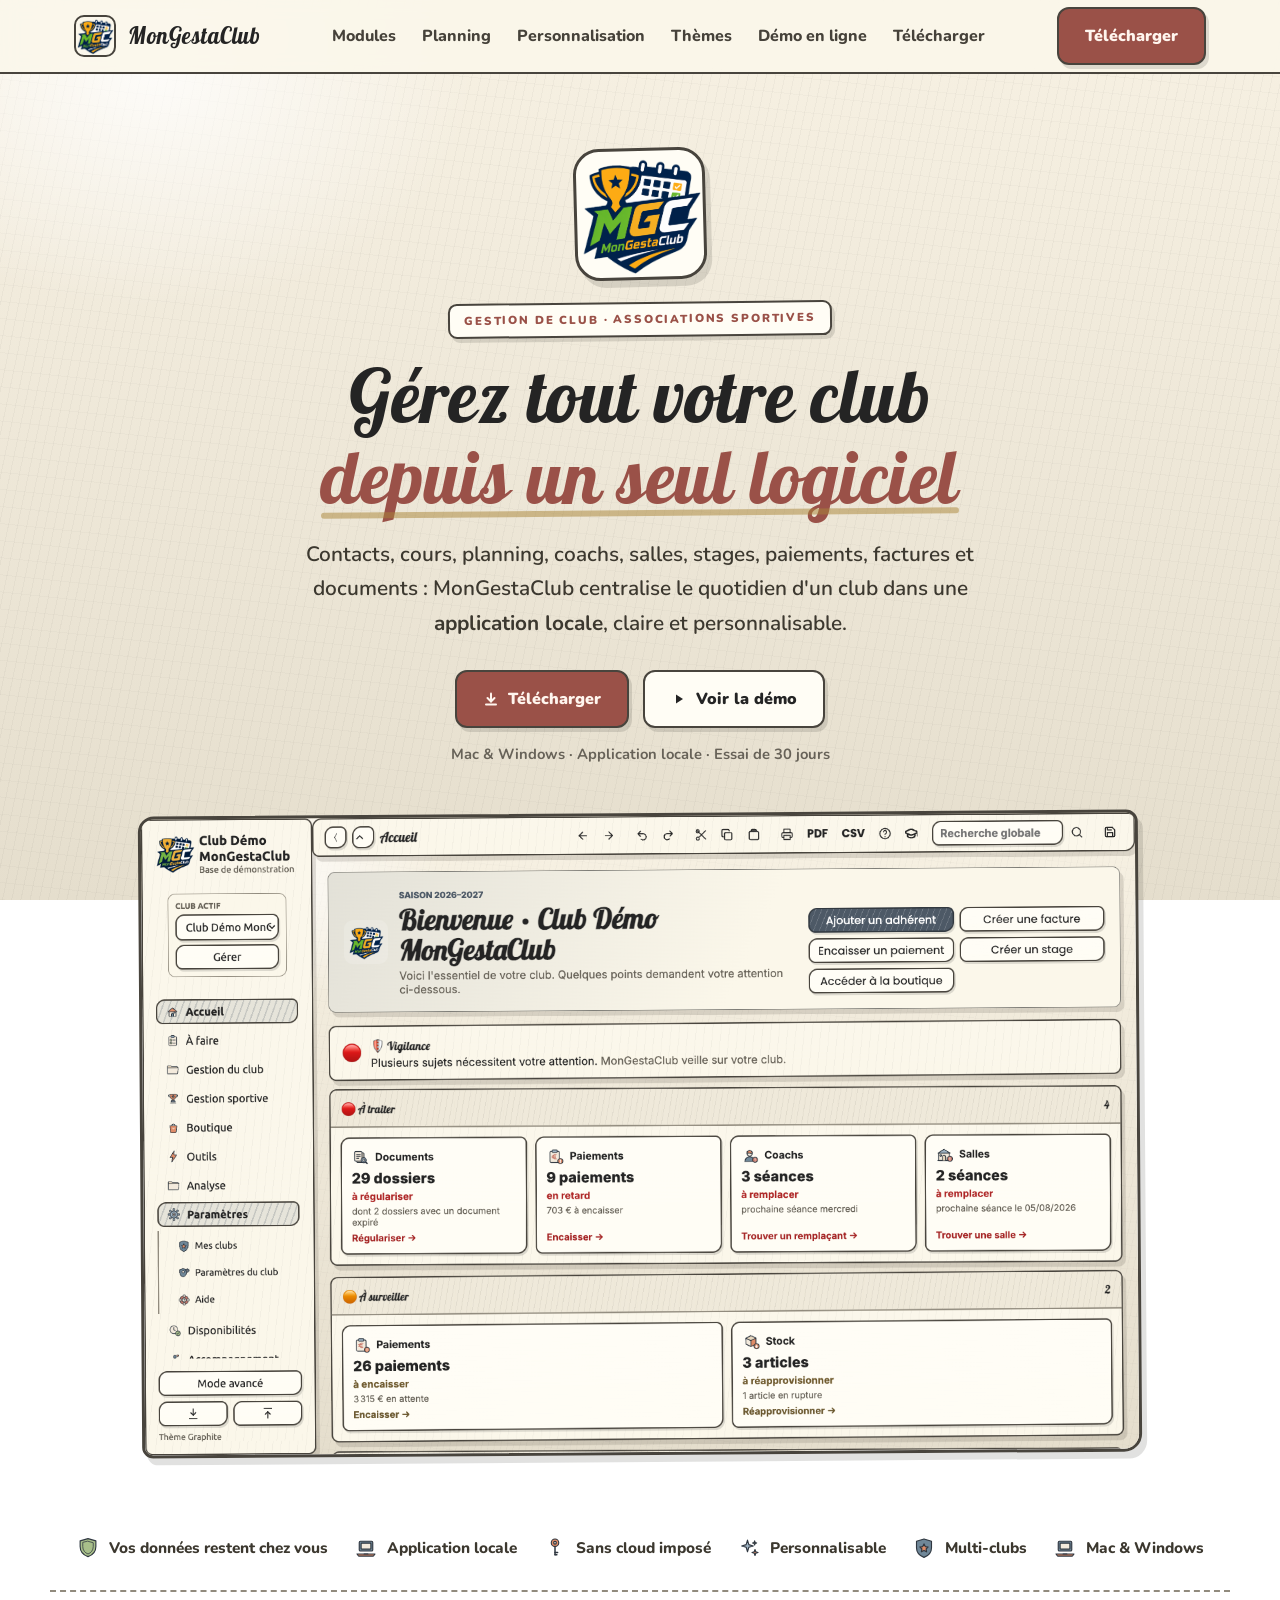
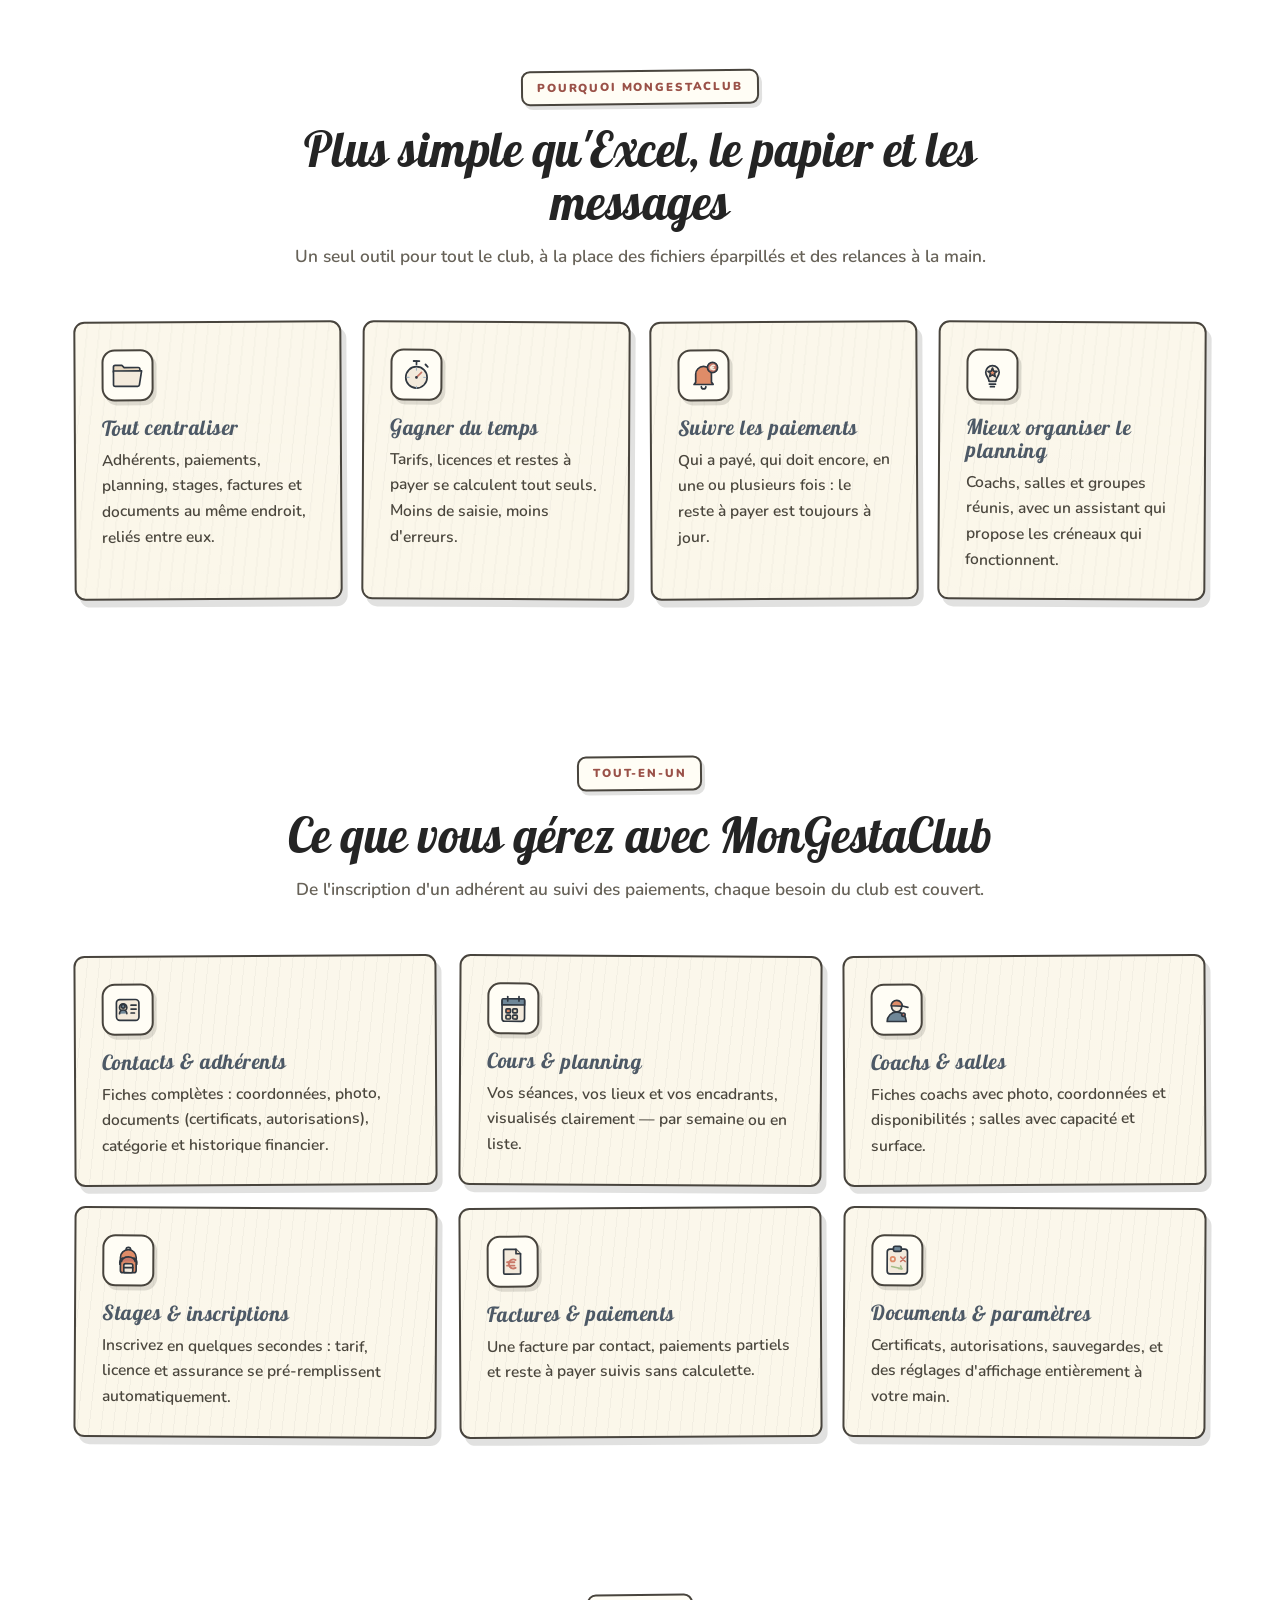
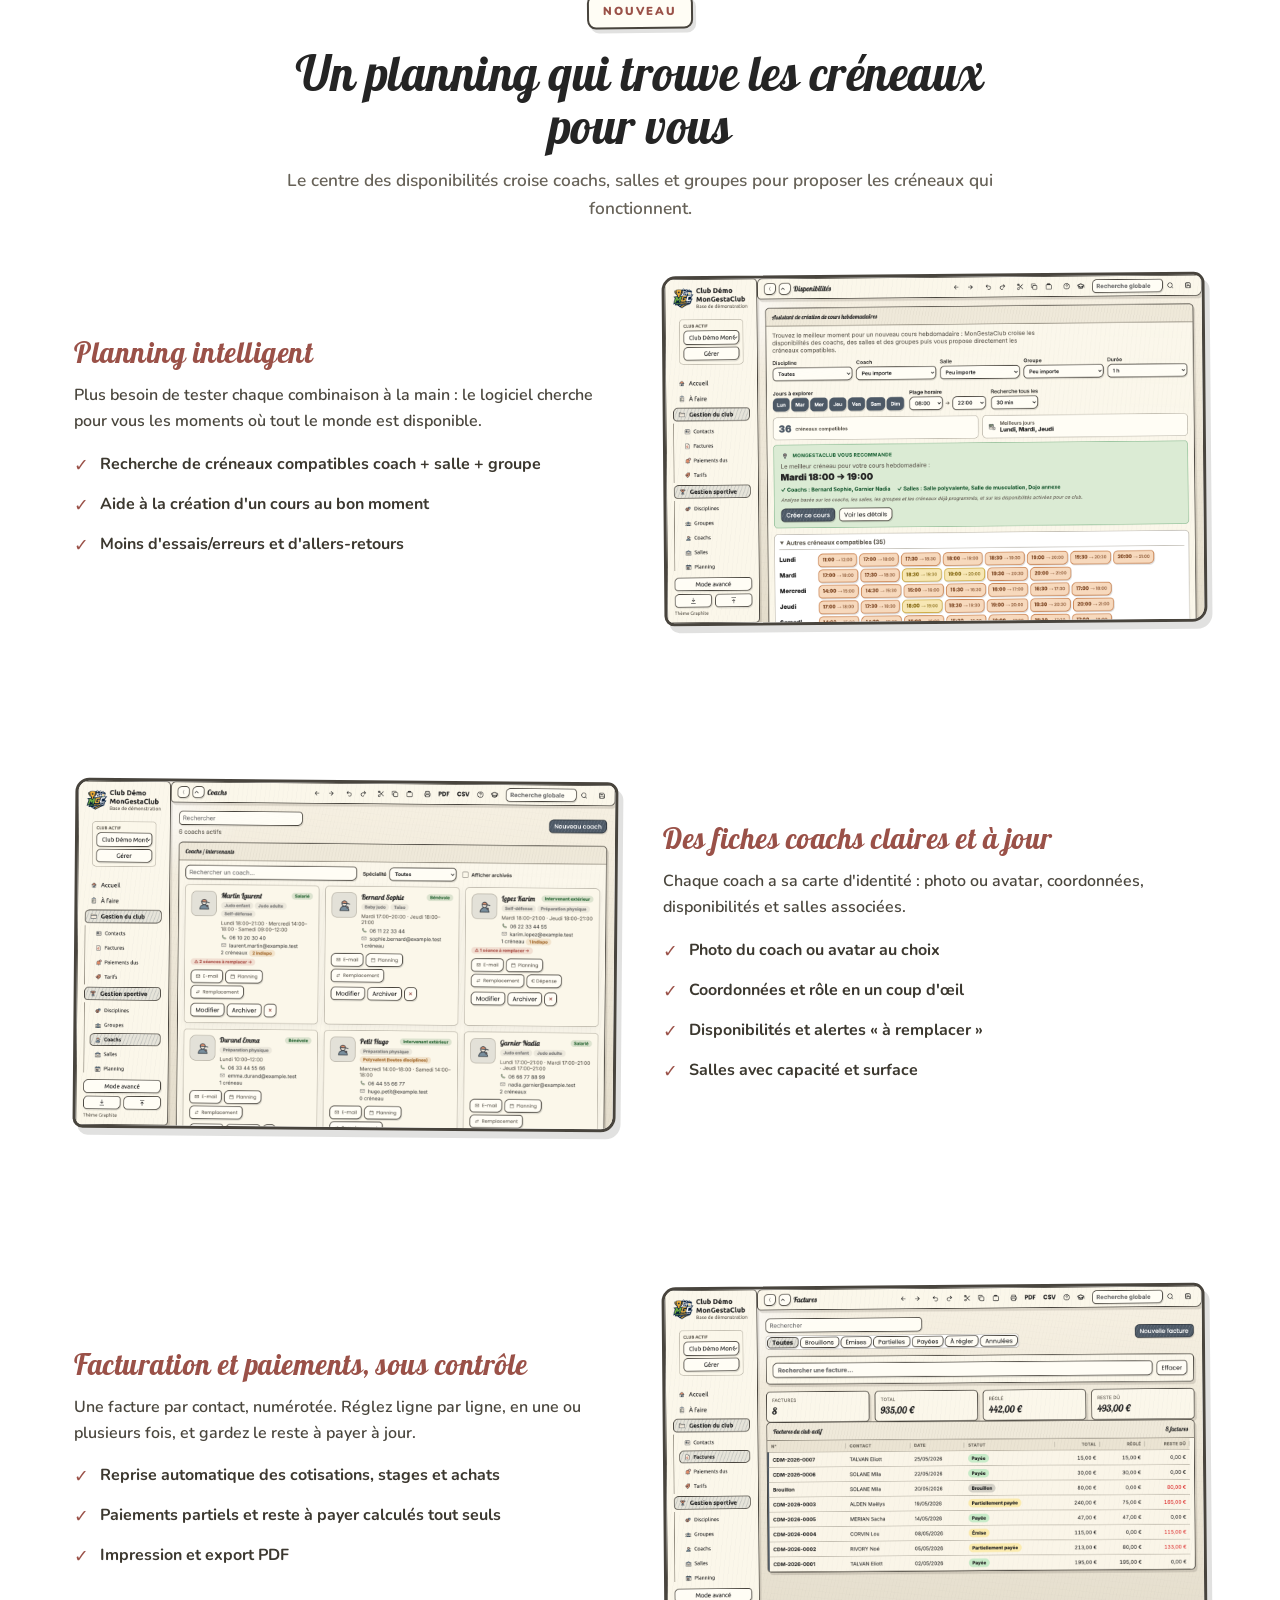
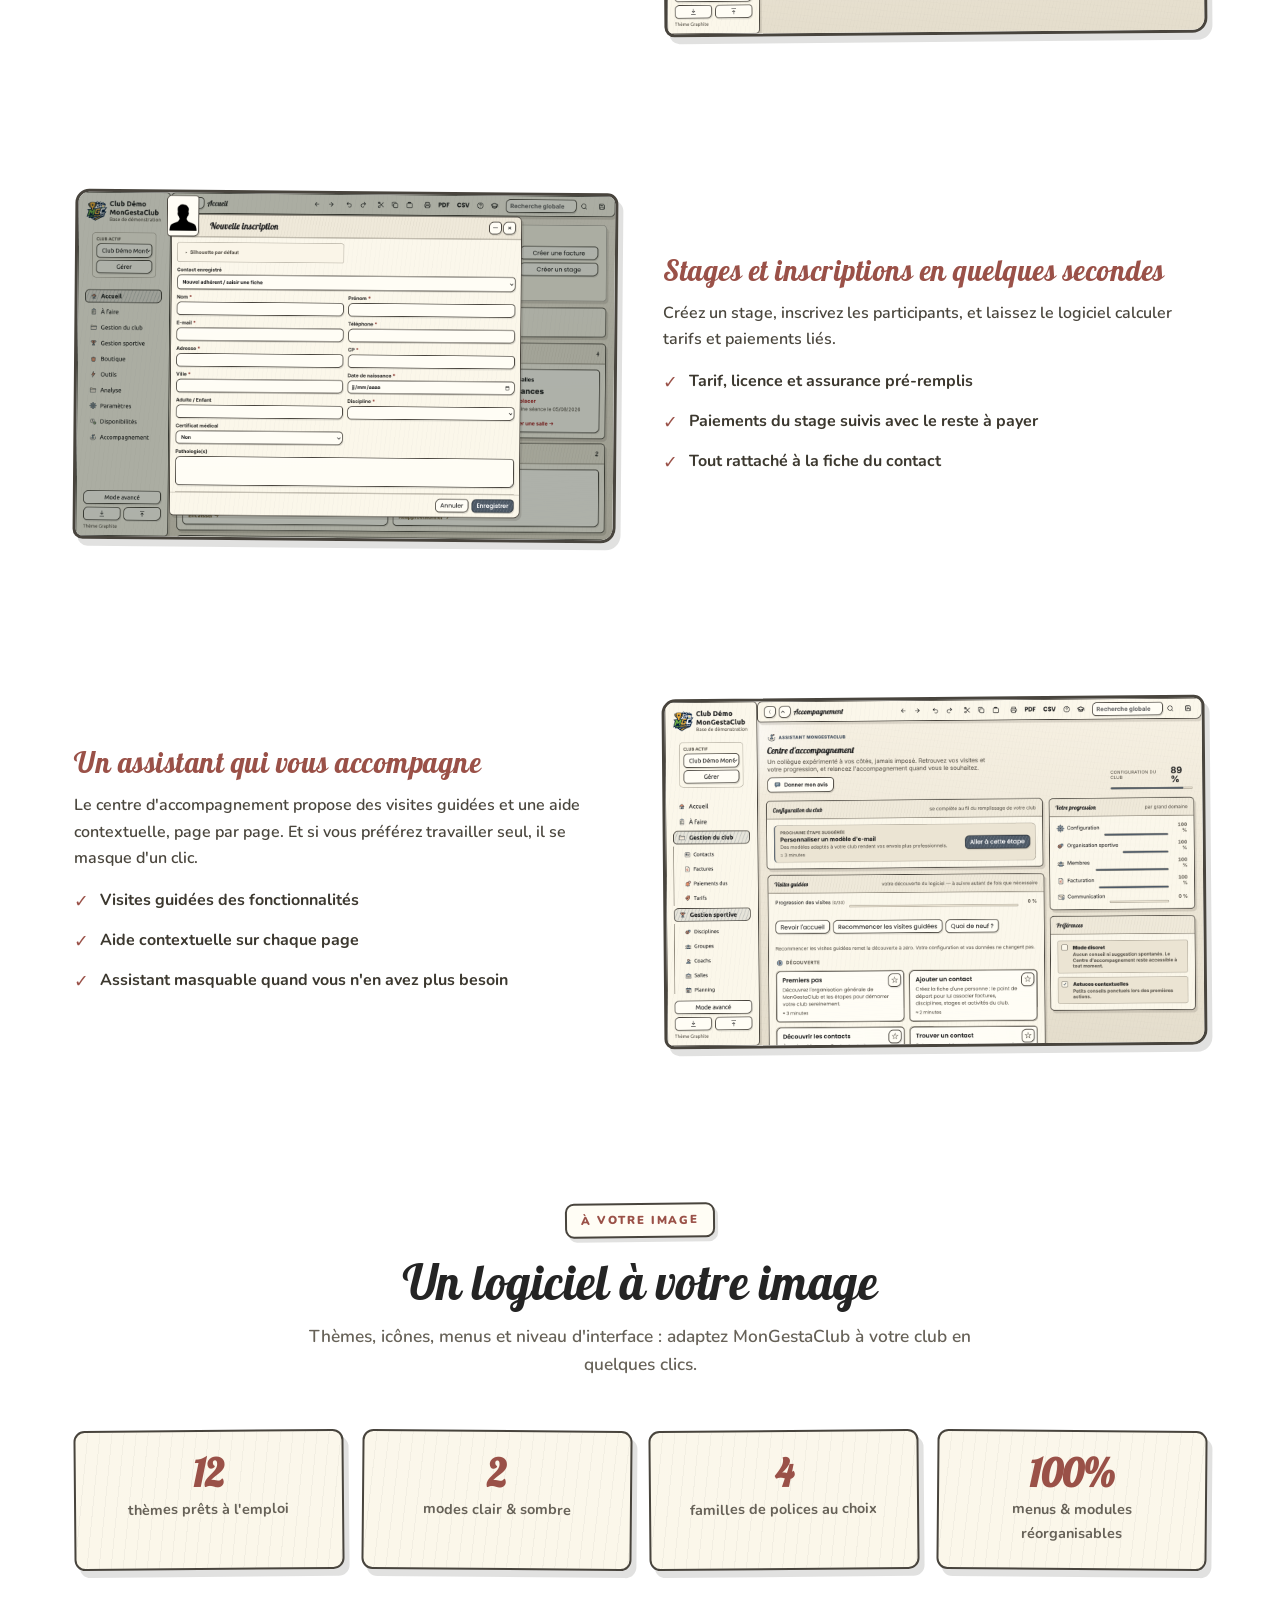
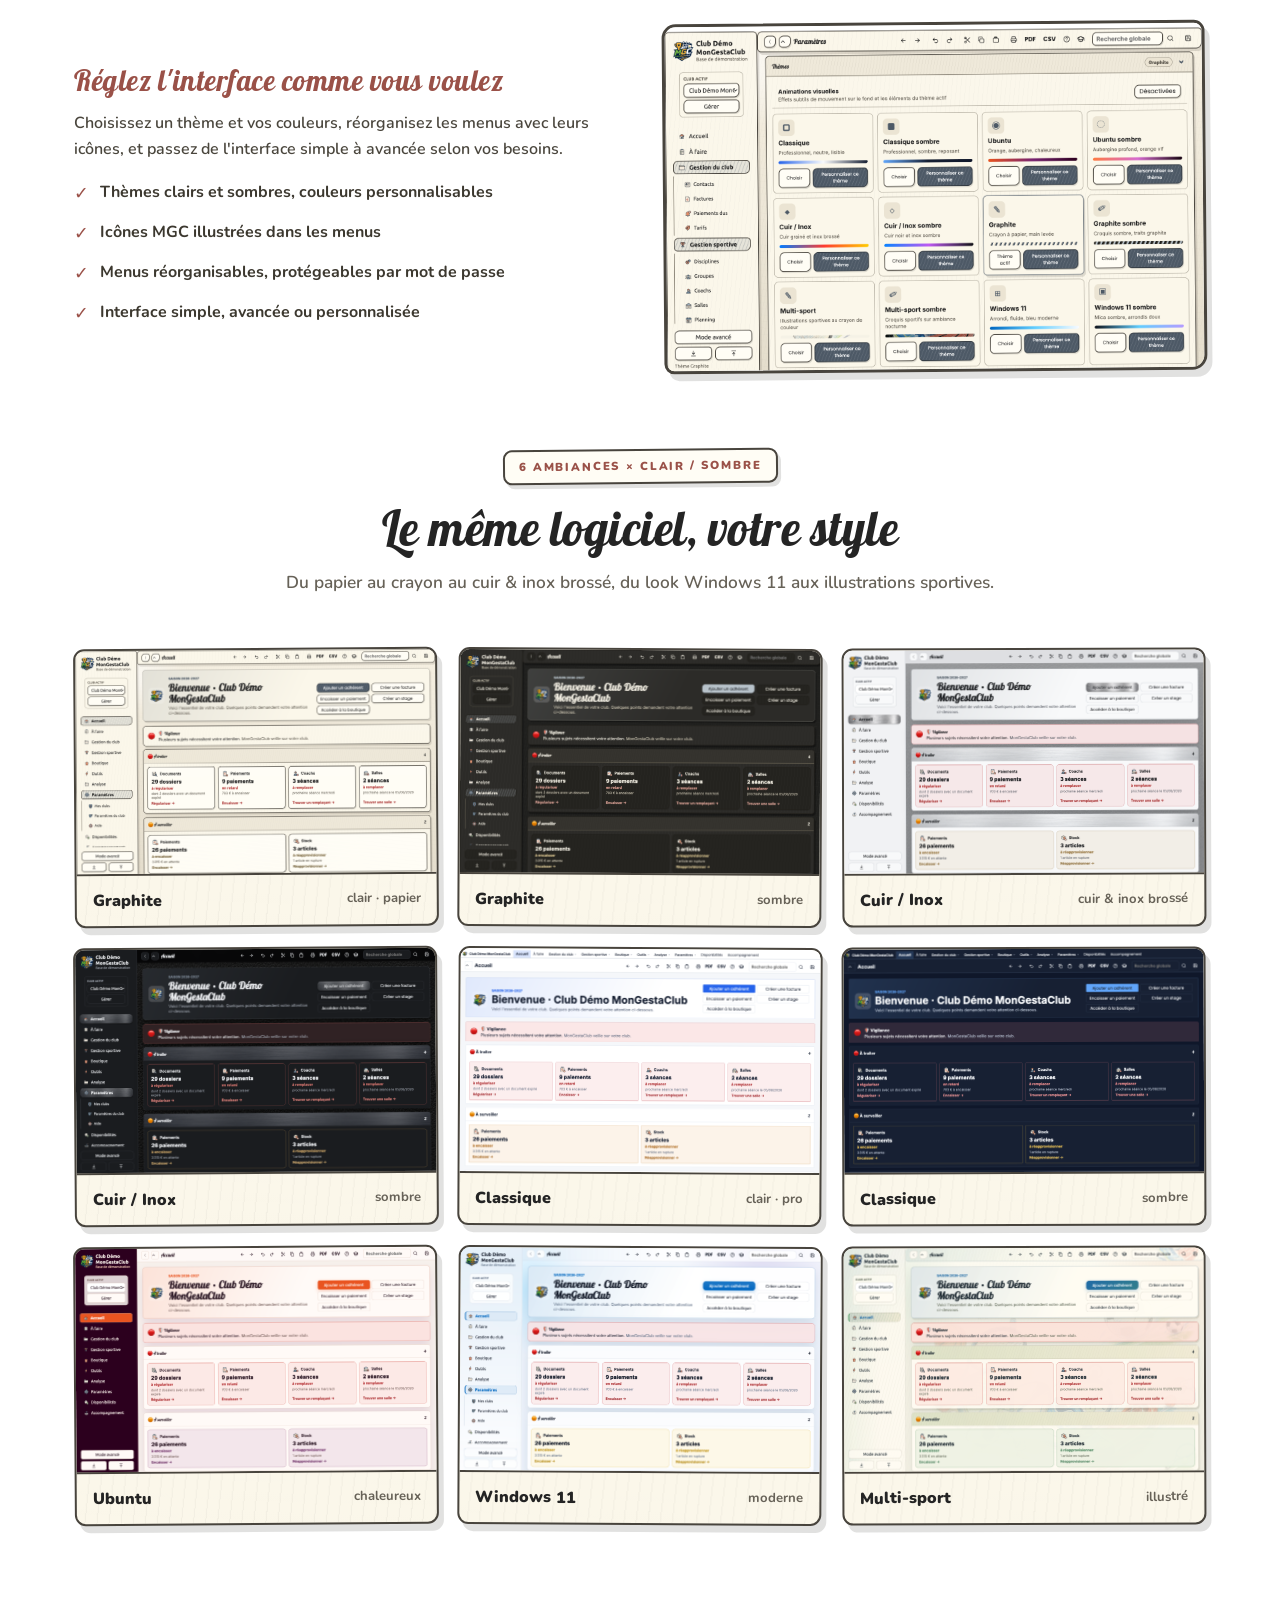
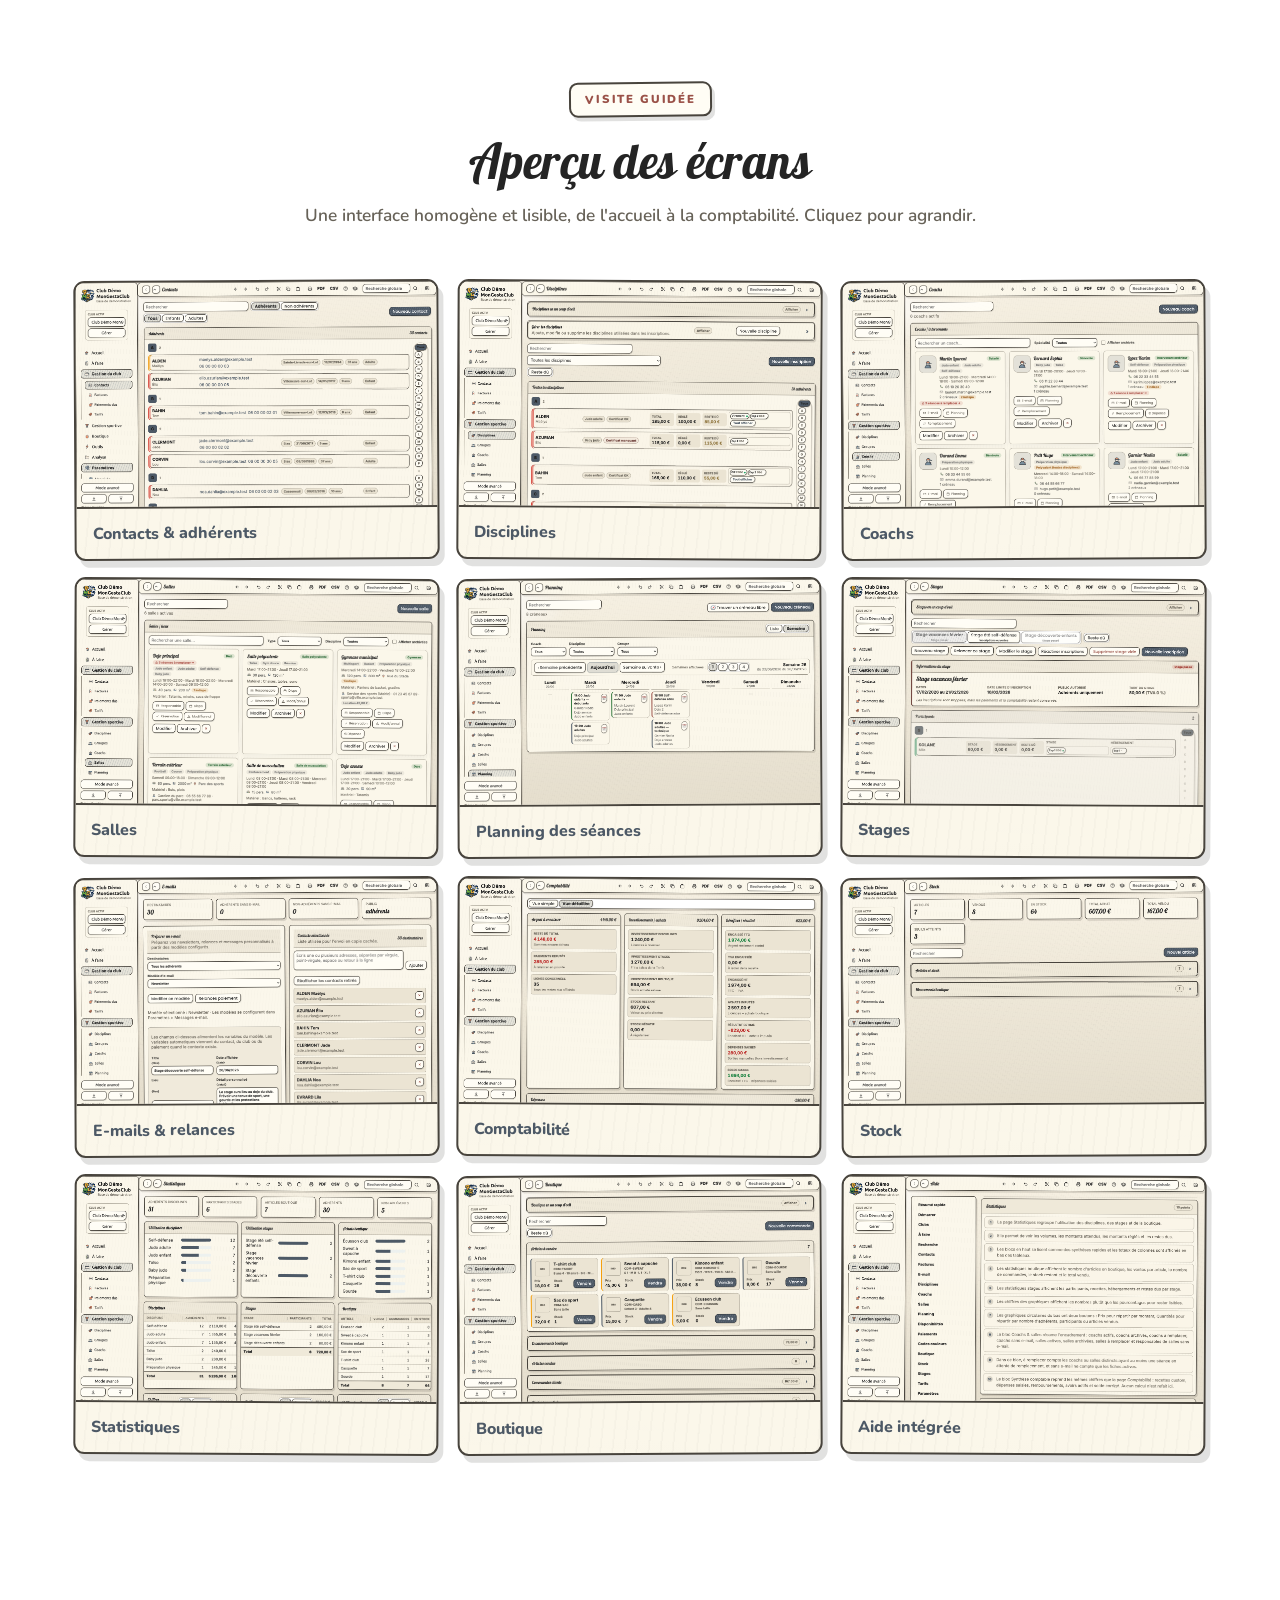
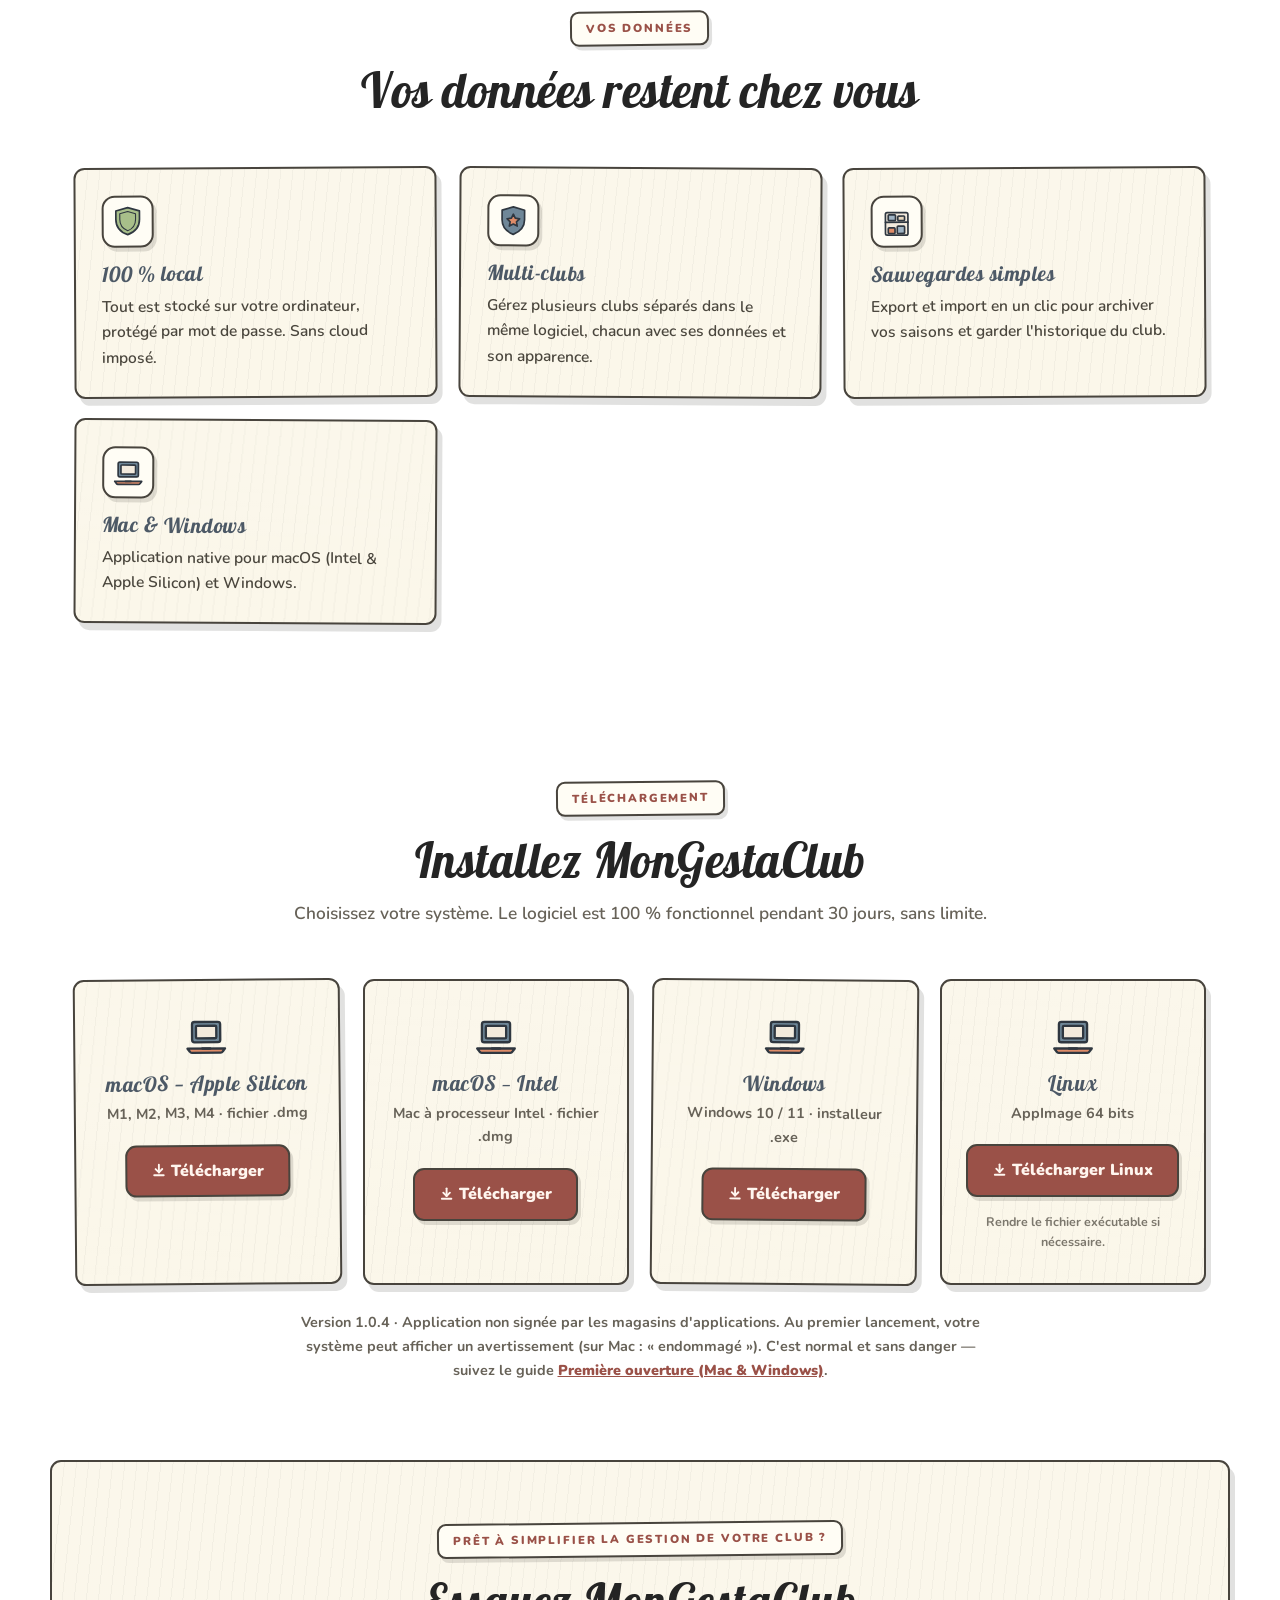
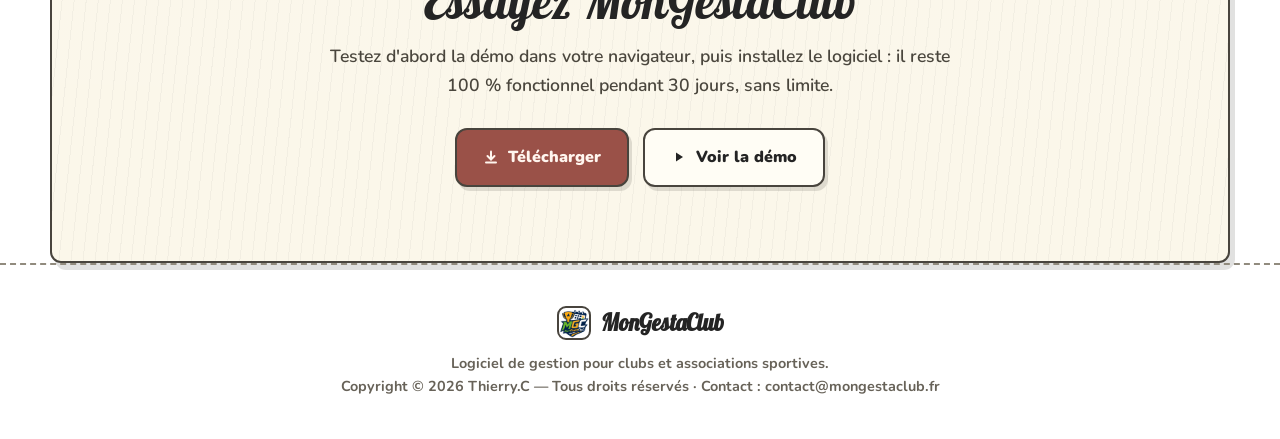
==== commit c37c1a56: "chore(site): ajouter le téléchargement Linux" ====
--- a/index.html
+++ b/index.html
@@ -210,7 +210,8 @@
   .gallery figcaption{padding:12px 16px;font-weight:800;color:var(--slate)}
 
   /* DOWNLOAD */
-  .download-grid{display:grid;grid-template-columns:repeat(3,1fr);gap:22px}
+  .download-grid{display:grid;grid-template-columns:repeat(4,1fr);gap:22px}
+  @media(max-width:1040px){.download-grid{grid-template-columns:repeat(2,1fr)}}
   @media(max-width:820px){.download-grid{grid-template-columns:1fr}}
   .download-card{display:flex;flex-direction:column;align-items:center;text-align:center;gap:7px;padding:30px 24px;transition:transform .14s}
   .download-card:nth-child(1){transform:rotate(-.5deg)}
@@ -558,6 +559,13 @@
         <span class="dl-sub">Windows 10 / 11 · installeur .exe</span>
         <span class="dl-btn"><svg class="btn-ic" viewBox="0 0 16 16" aria-hidden="true" fill="none" stroke="currentColor" stroke-width="2" stroke-linecap="round" stroke-linejoin="round"><path d="M8 2.5v8"/><path d="M4.5 7 8 10.5 11.5 7"/><path d="M3 13.5h10"/></svg>Télécharger</span>
       </a>
+      <a class="download-card paper" href="https://github.com/webgoum/MonGestaClub-releases/releases/download/v1.0.4/MonGestaClub-1.0.4-linux.AppImage" download>
+        <div class="dl-ico"><svg class="mgc-icon" viewBox="0 0 64 64" aria-hidden="true"><g fill="none" stroke="#2f3740" stroke-width="3" stroke-linejoin="round" stroke-linecap="round"><rect x="14" y="14" width="36" height="26" rx="3" fill="#6f8798"/><rect x="19" y="19" width="26" height="16" rx="1.5" fill="#f3eadc"/><path d="M8 48h48l-3 4a3 3 0 0 1-2.6 1.5H13.6A3 3 0 0 1 11 52Z" fill="#df8c68"/><path d="M27 48h10"/></g></svg></div>
+        <h3>Linux</h3>
+        <span class="dl-sub">AppImage 64 bits</span>
+        <span class="dl-btn"><svg class="btn-ic" viewBox="0 0 16 16" aria-hidden="true" fill="none" stroke="currentColor" stroke-width="2" stroke-linecap="round" stroke-linejoin="round"><path d="M8 2.5v8"/><path d="M4.5 7 8 10.5 11.5 7"/><path d="M3 13.5h10"/></svg>Télécharger Linux</span>
+        <span class="dl-sub" style="font-size:.78rem;opacity:.85;margin-top:8px">Rendre le fichier exécutable si nécessaire.</span>
+      </a>
     </div>
     <p class="download-note">Version 1.0.4 · Application non signée par les magasins d'applications. Au premier lancement, votre système peut afficher un avertissement (sur Mac : « endommagé »). C'est normal et sans danger — suivez le guide <a href="installation.html" style="color:var(--terra);font-weight:900;text-decoration:underline">Première ouverture (Mac &amp; Windows)</a>.</p>
   </div>
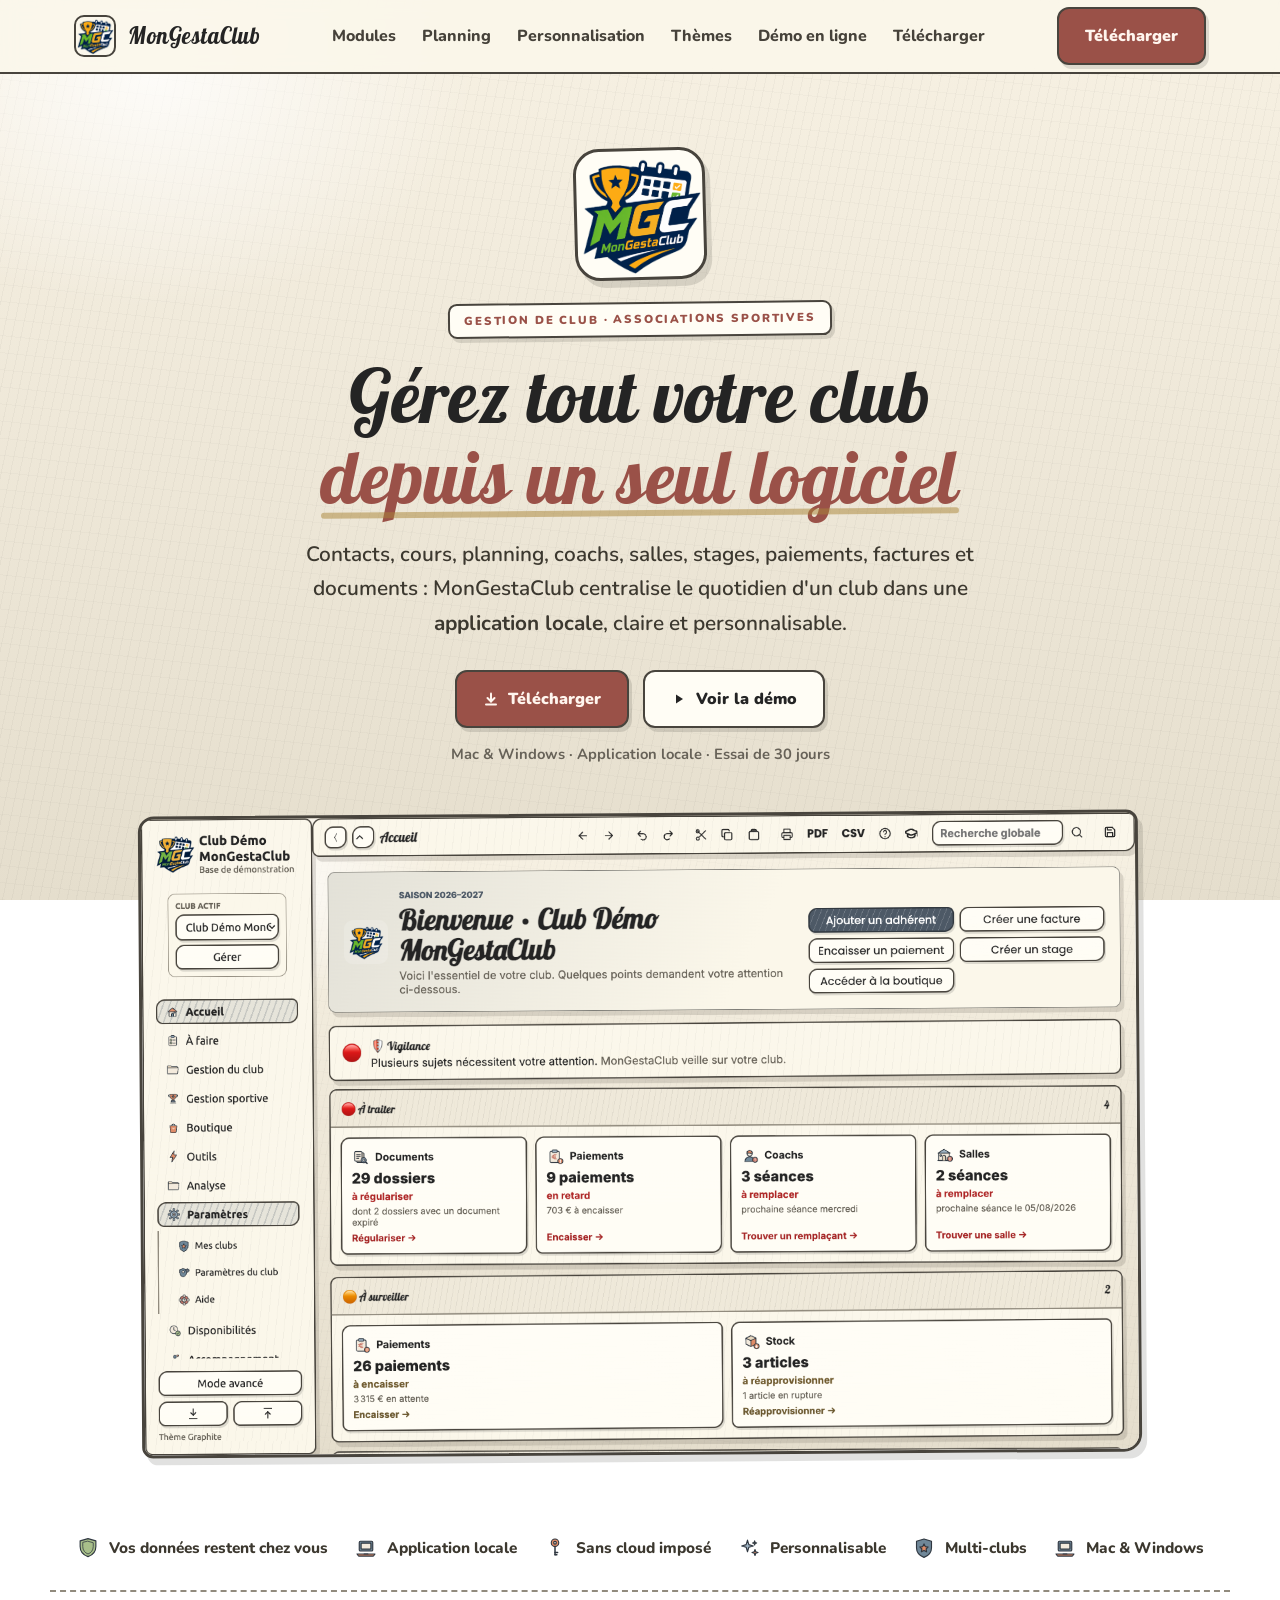
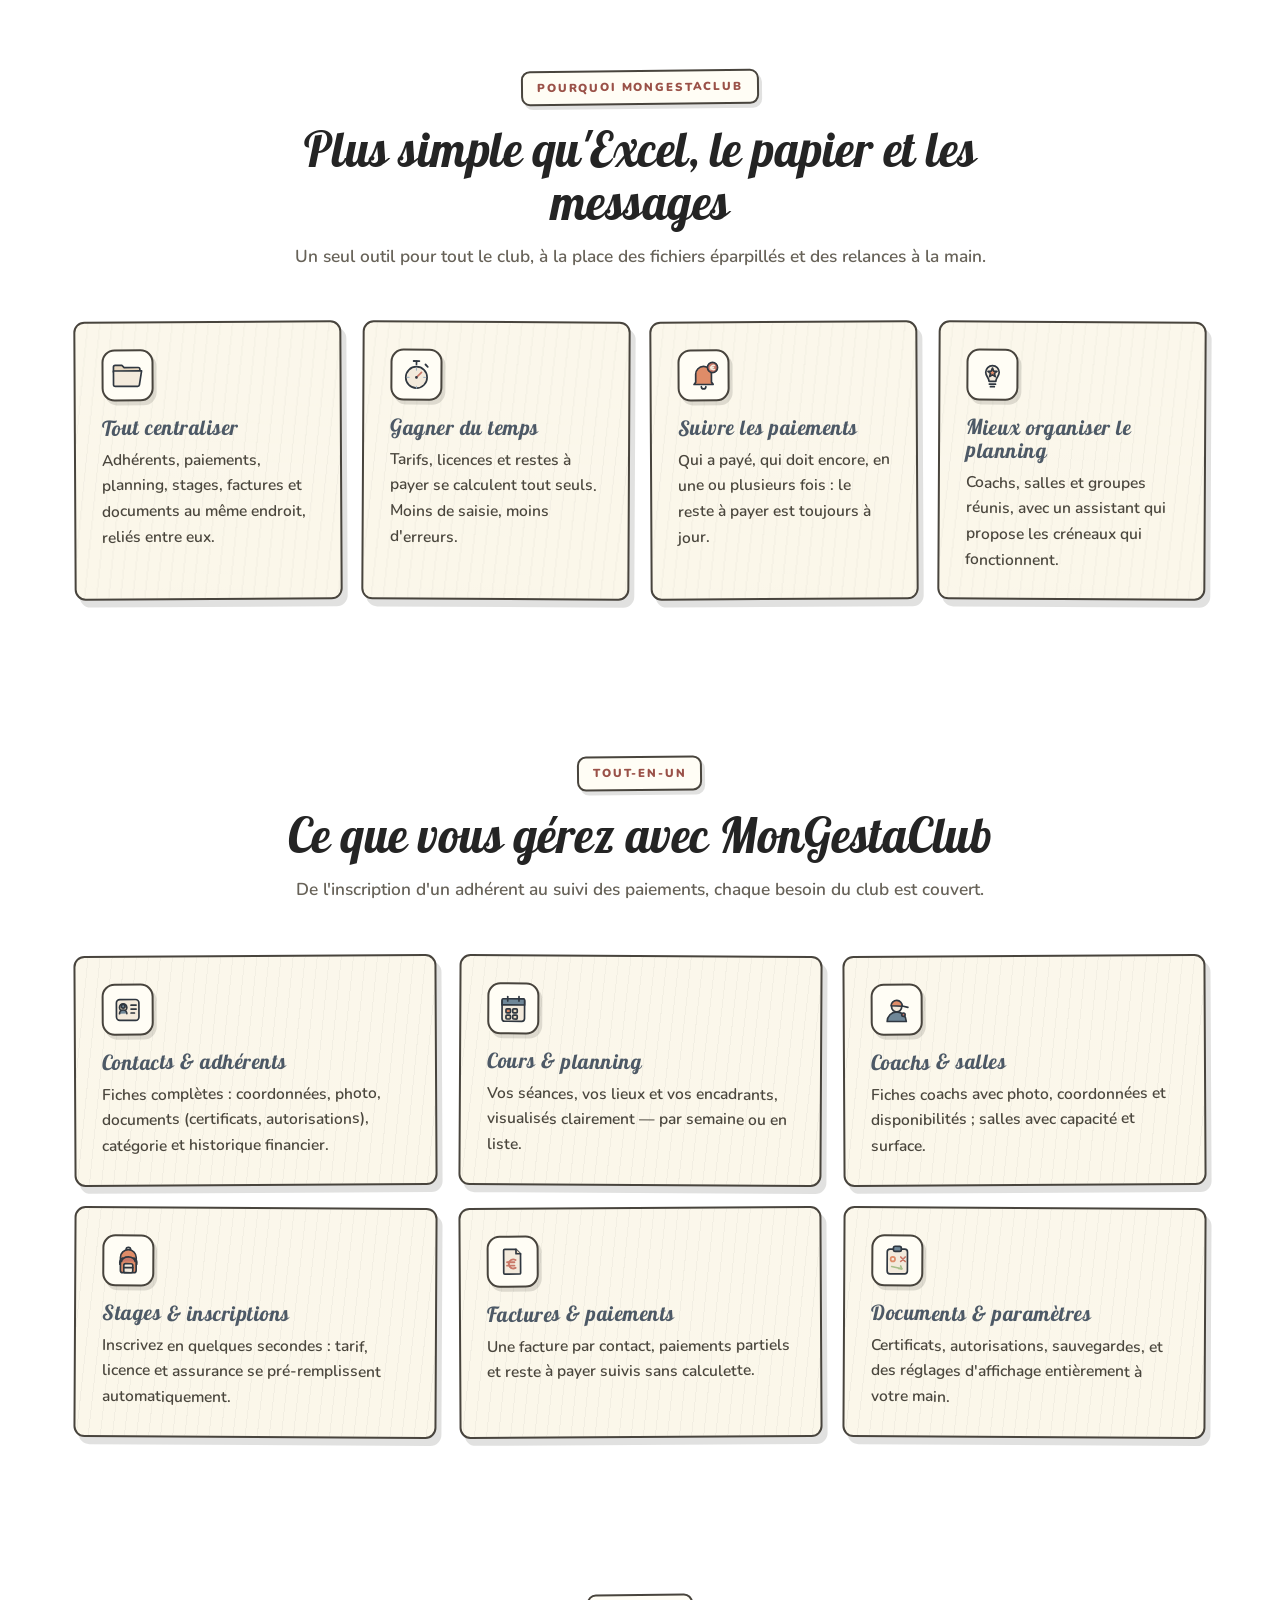
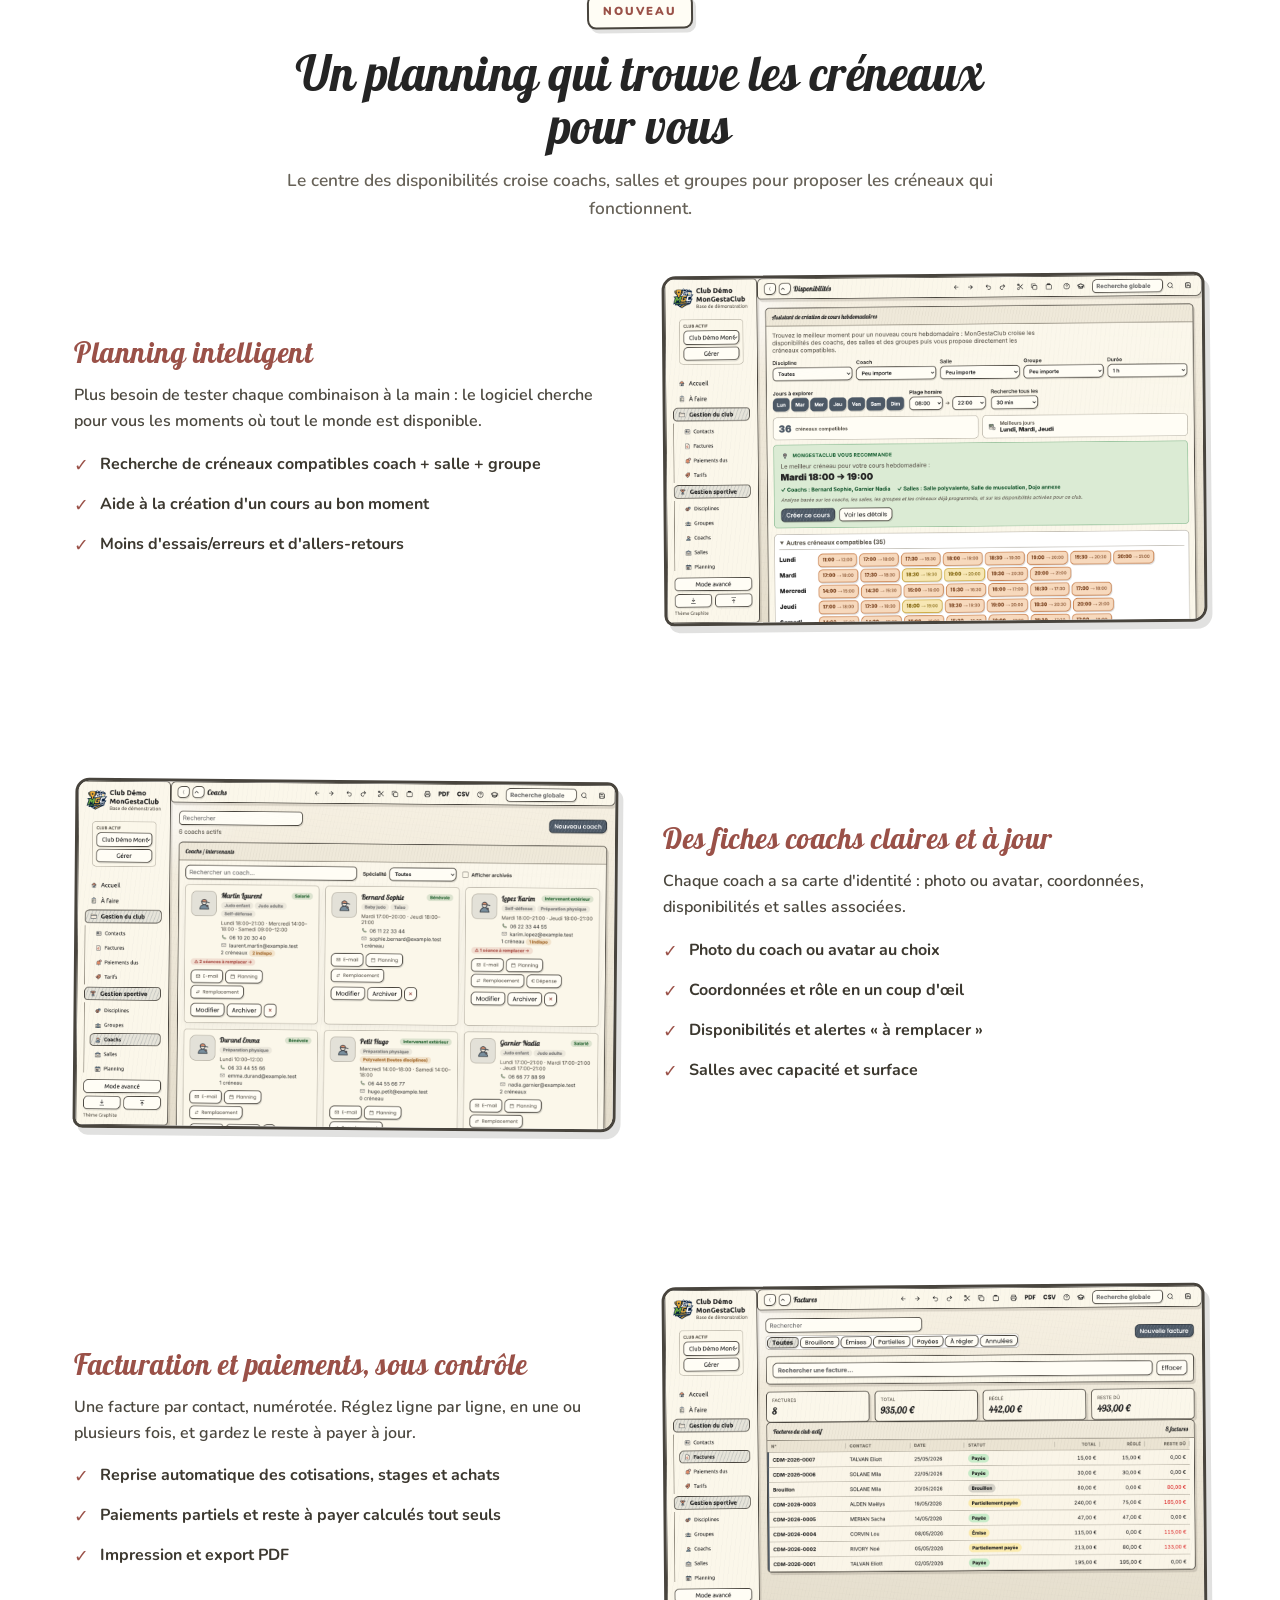
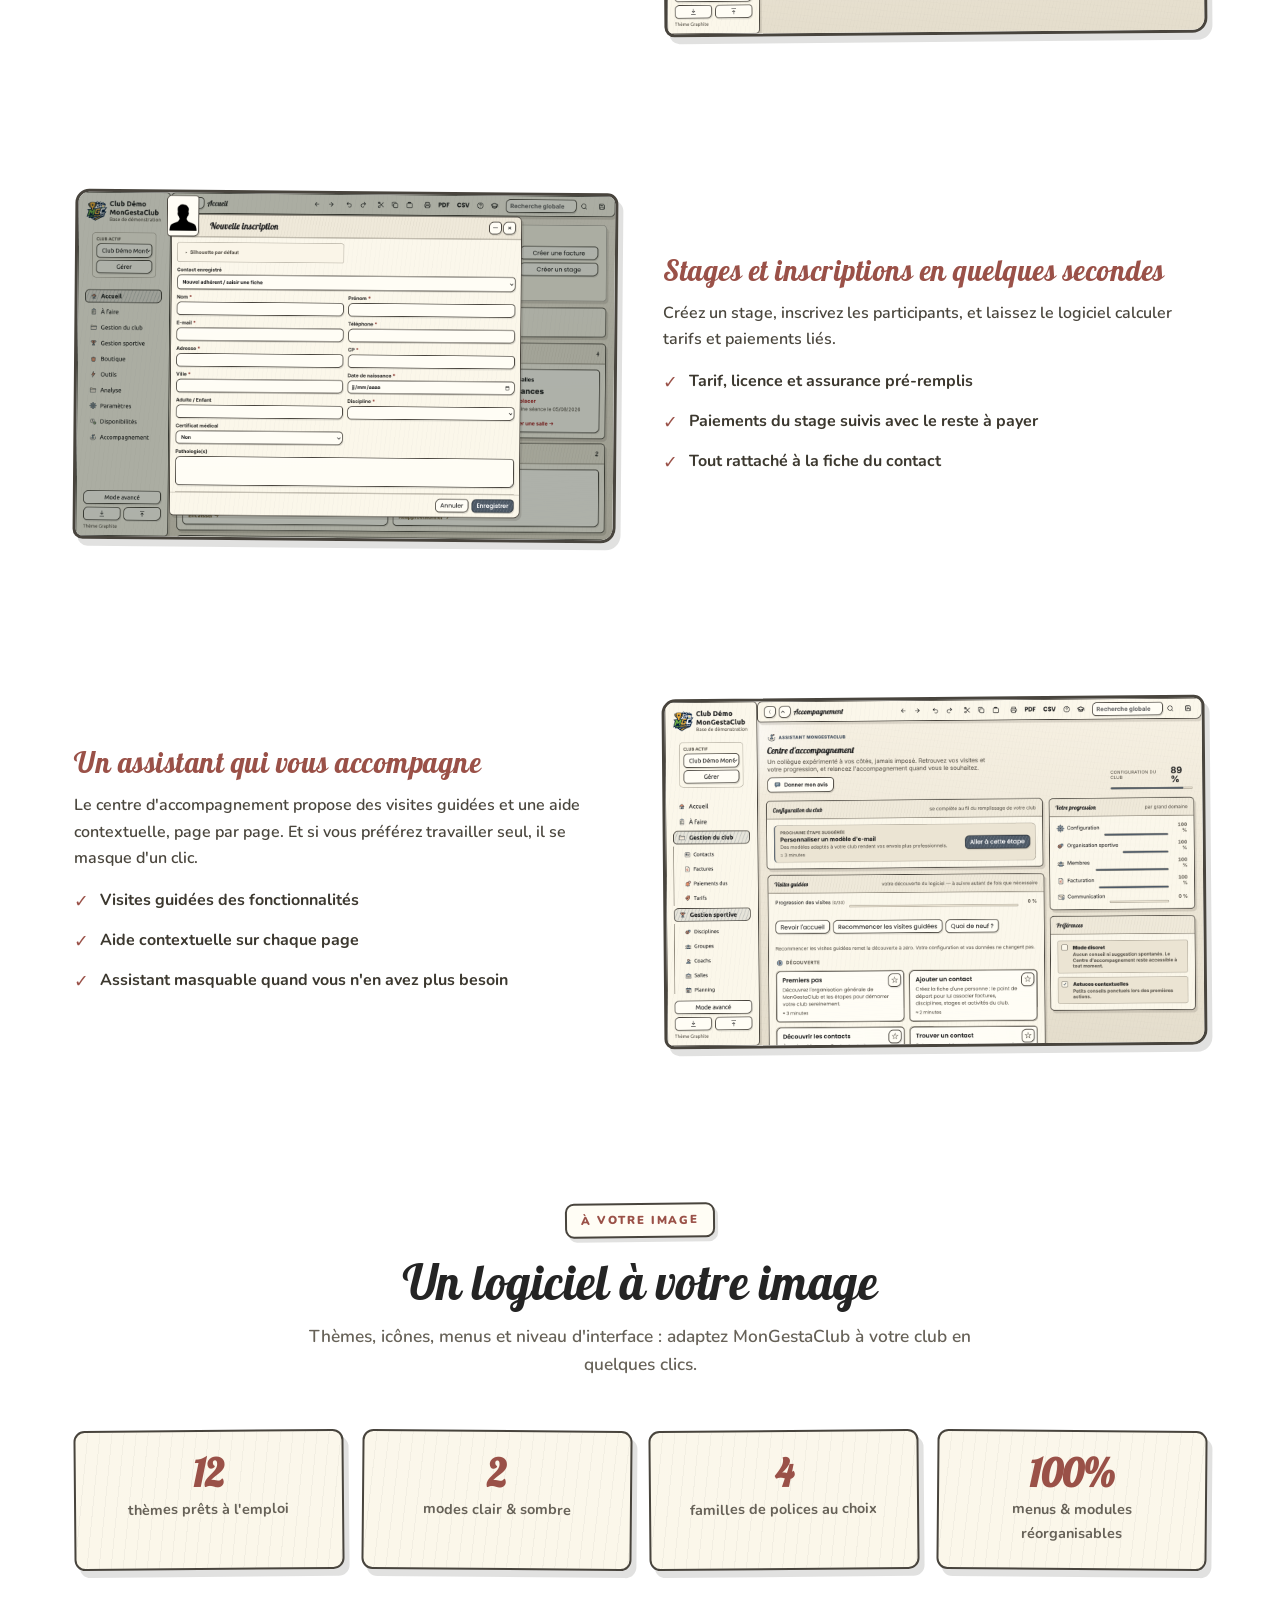
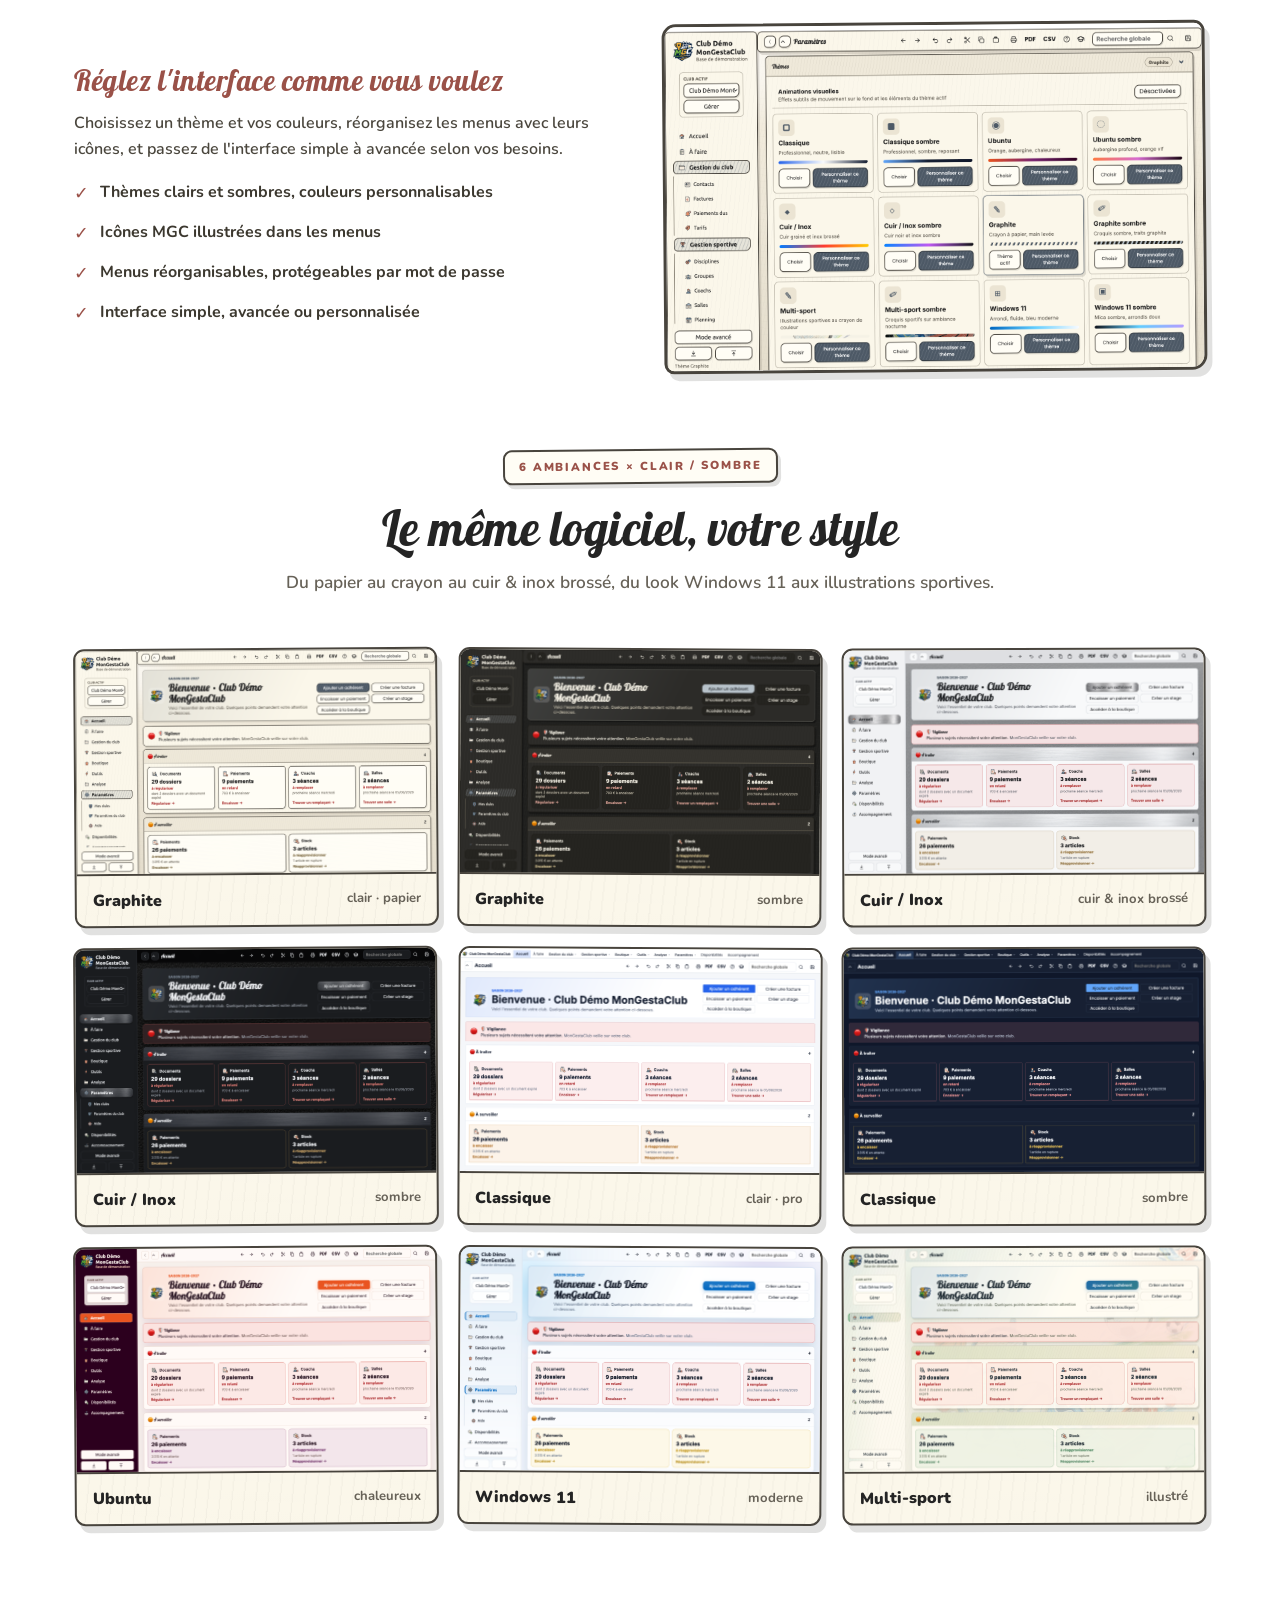
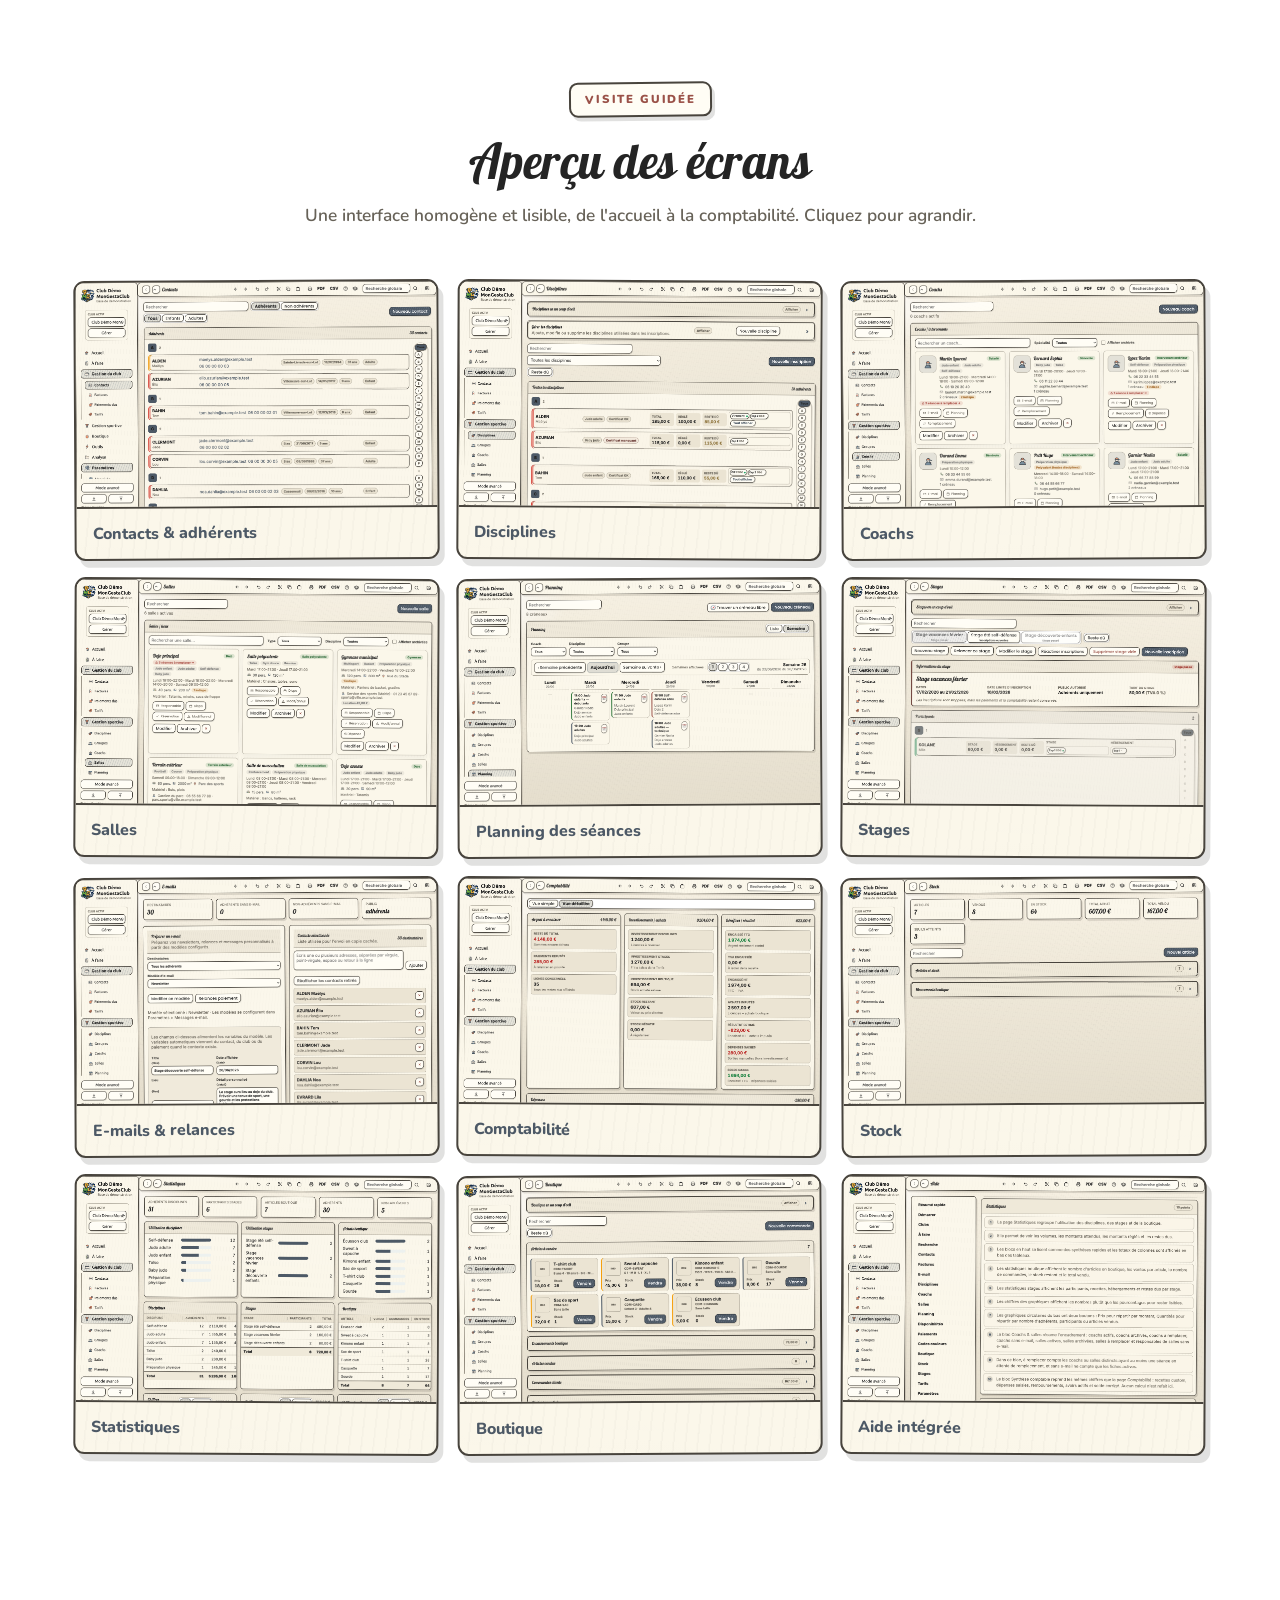
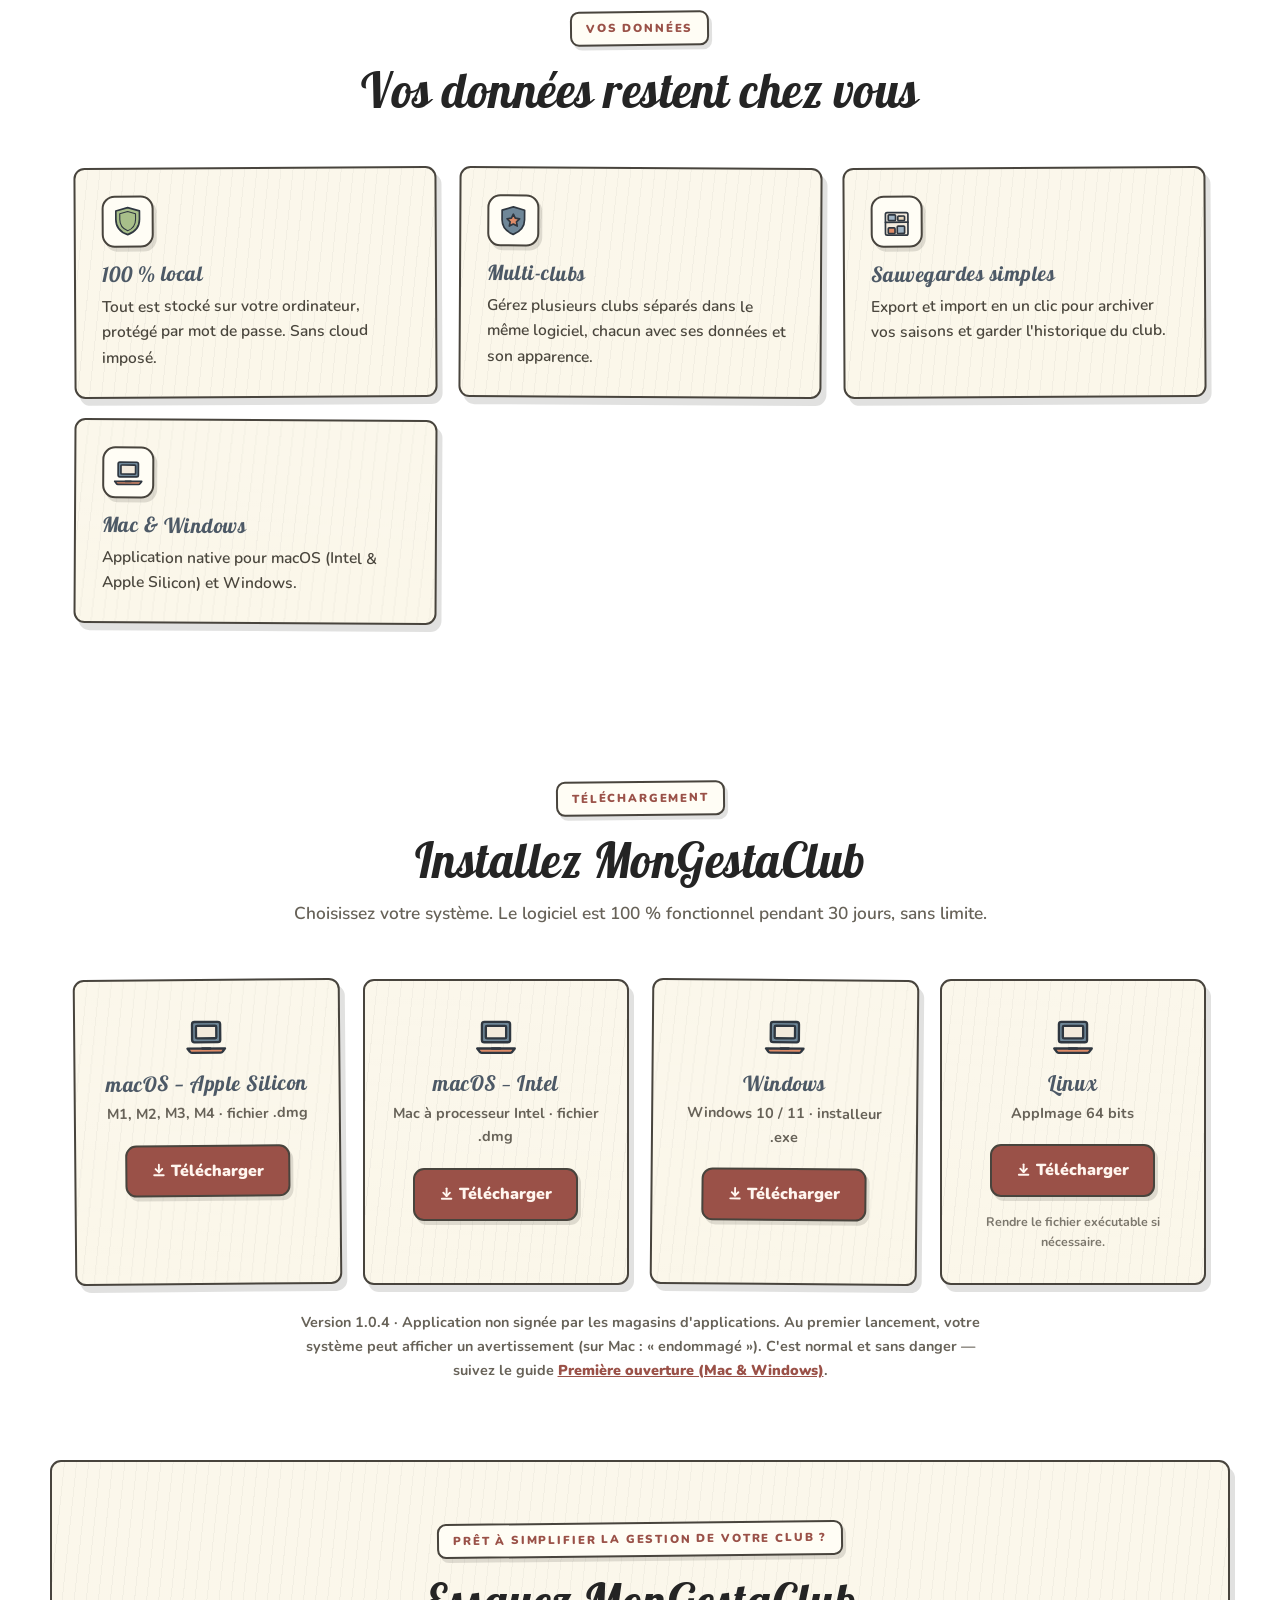
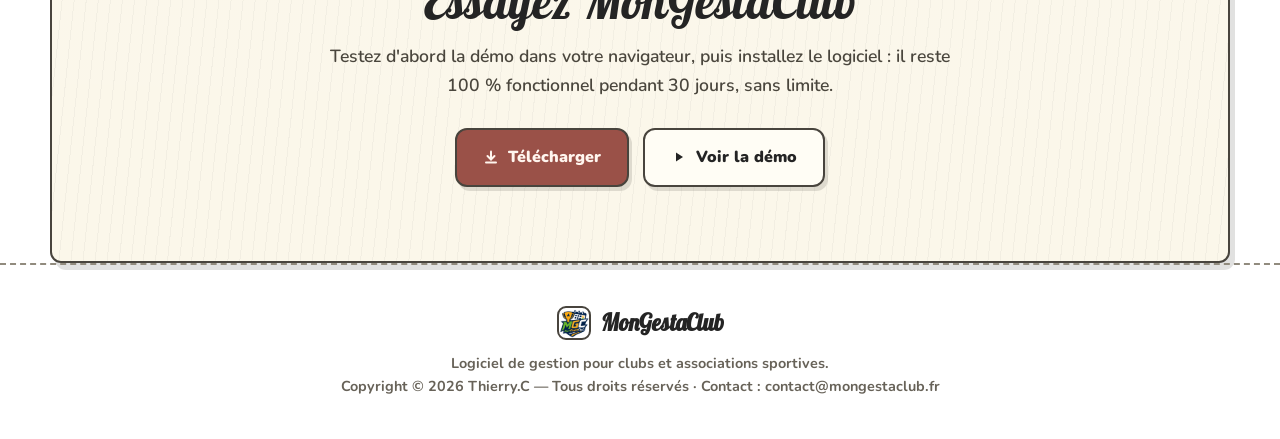
==== commit 84d73fba: "fix(site): bouton Linux « Télécharger » sans le mot Linux" ====
--- a/index.html
+++ b/index.html
@@ -563,7 +563,7 @@
         <div class="dl-ico"><svg class="mgc-icon" viewBox="0 0 64 64" aria-hidden="true"><g fill="none" stroke="#2f3740" stroke-width="3" stroke-linejoin="round" stroke-linecap="round"><rect x="14" y="14" width="36" height="26" rx="3" fill="#6f8798"/><rect x="19" y="19" width="26" height="16" rx="1.5" fill="#f3eadc"/><path d="M8 48h48l-3 4a3 3 0 0 1-2.6 1.5H13.6A3 3 0 0 1 11 52Z" fill="#df8c68"/><path d="M27 48h10"/></g></svg></div>
         <h3>Linux</h3>
         <span class="dl-sub">AppImage 64 bits</span>
-        <span class="dl-btn"><svg class="btn-ic" viewBox="0 0 16 16" aria-hidden="true" fill="none" stroke="currentColor" stroke-width="2" stroke-linecap="round" stroke-linejoin="round"><path d="M8 2.5v8"/><path d="M4.5 7 8 10.5 11.5 7"/><path d="M3 13.5h10"/></svg>Télécharger Linux</span>
+        <span class="dl-btn"><svg class="btn-ic" viewBox="0 0 16 16" aria-hidden="true" fill="none" stroke="currentColor" stroke-width="2" stroke-linecap="round" stroke-linejoin="round"><path d="M8 2.5v8"/><path d="M4.5 7 8 10.5 11.5 7"/><path d="M3 13.5h10"/></svg>Télécharger</span>
         <span class="dl-sub" style="font-size:.78rem;opacity:.85;margin-top:8px">Rendre le fichier exécutable si nécessaire.</span>
       </a>
     </div>
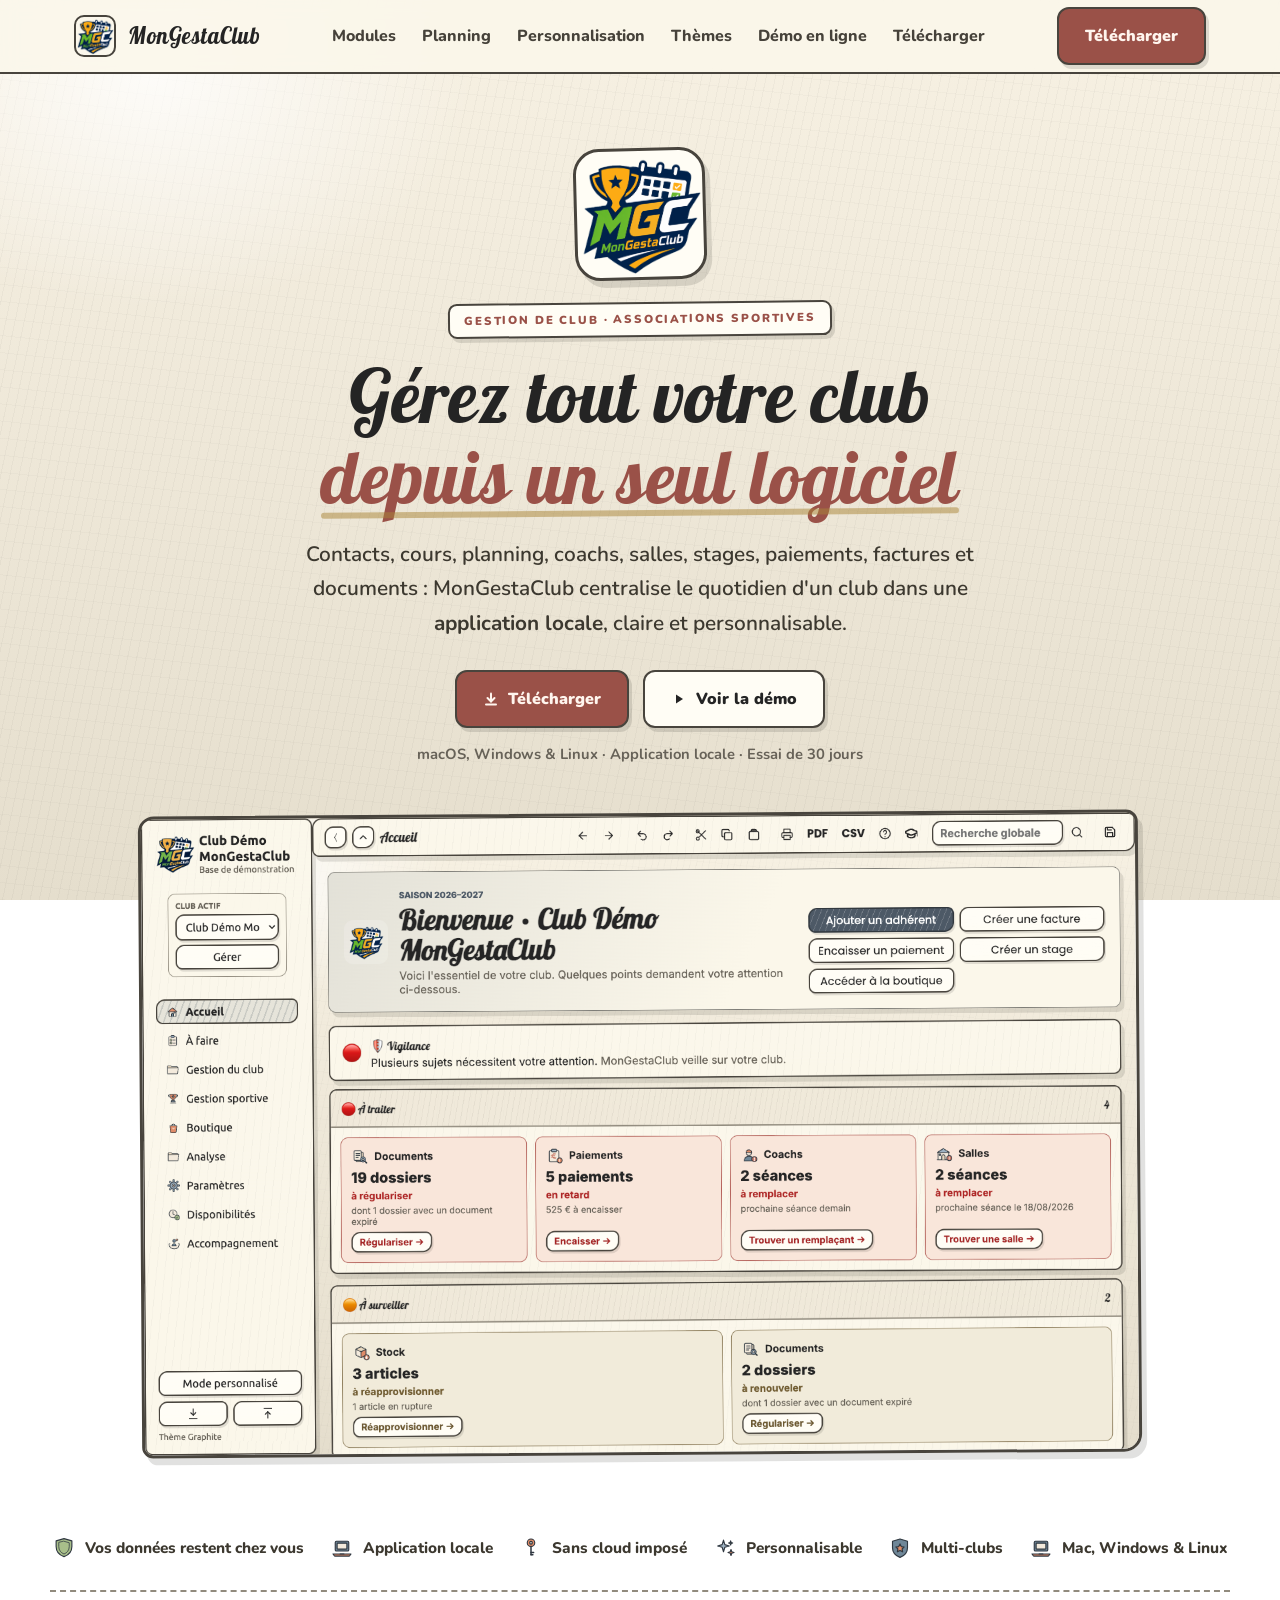
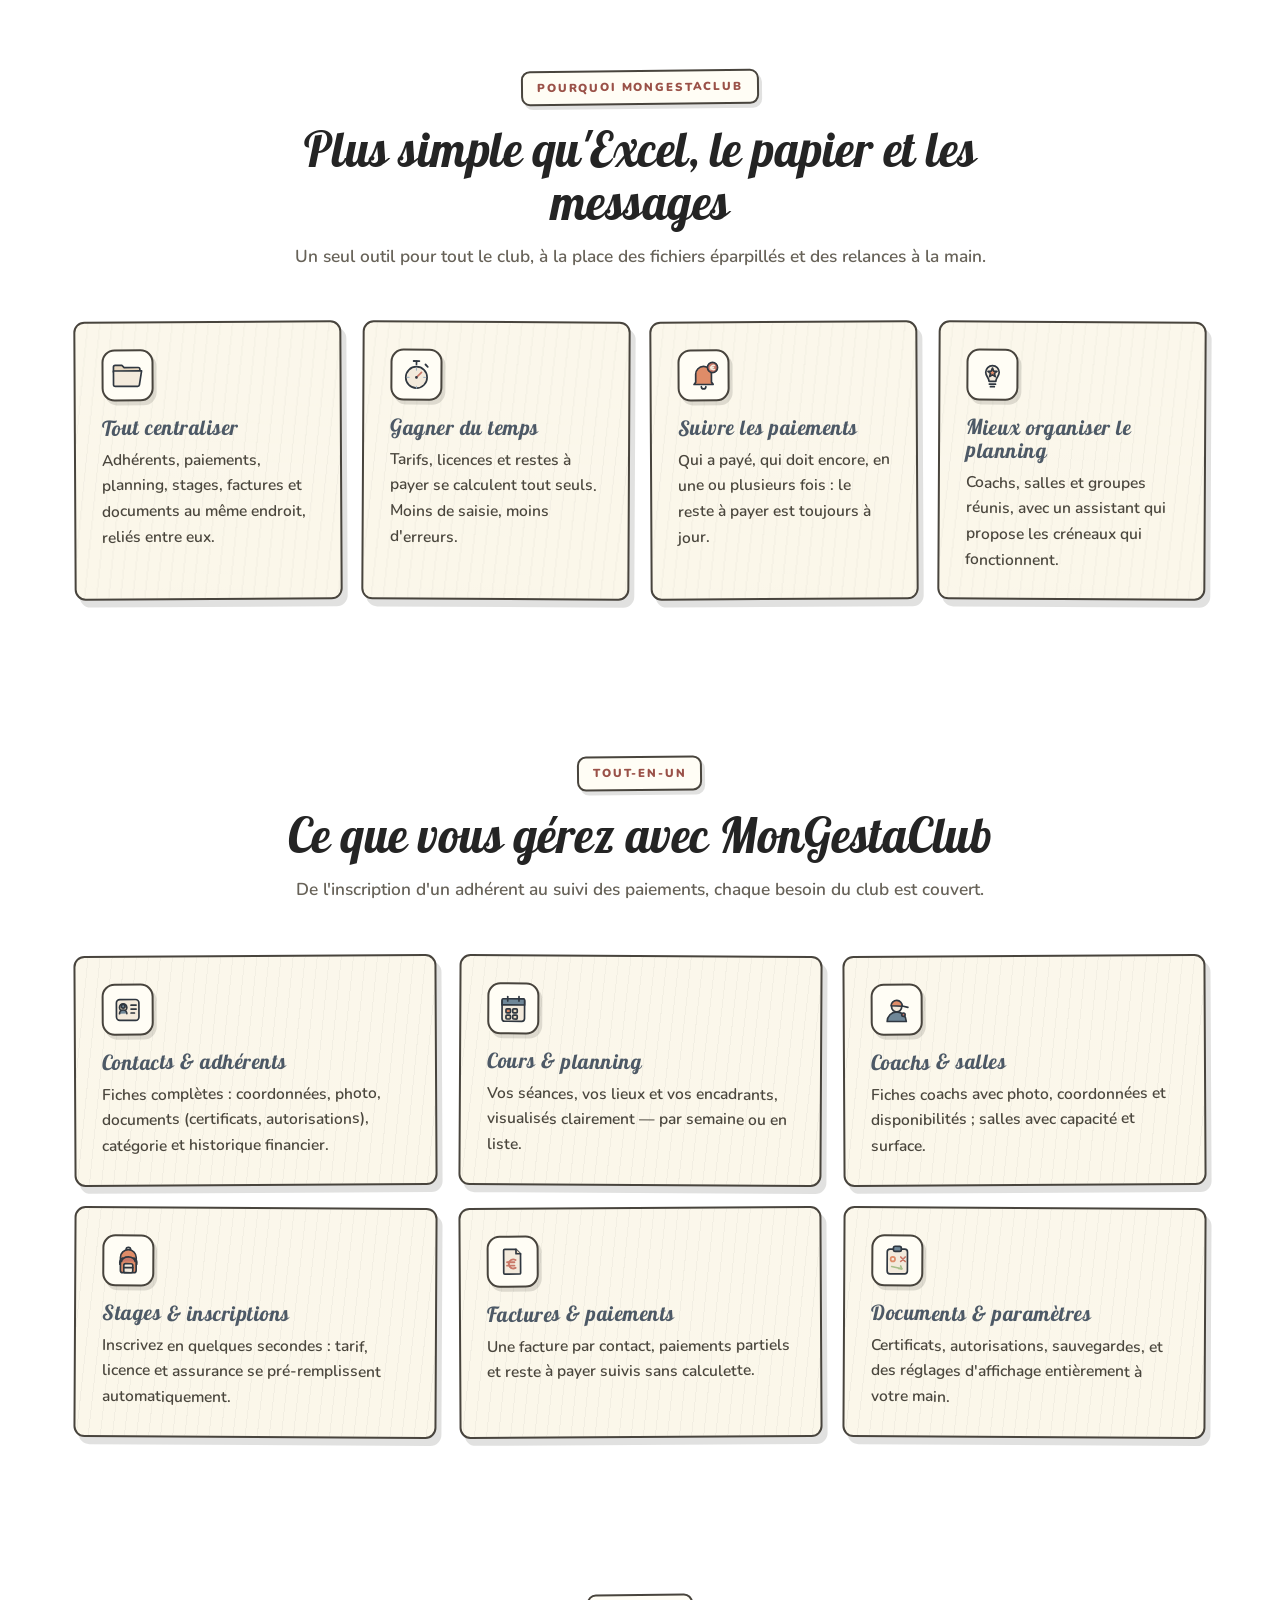
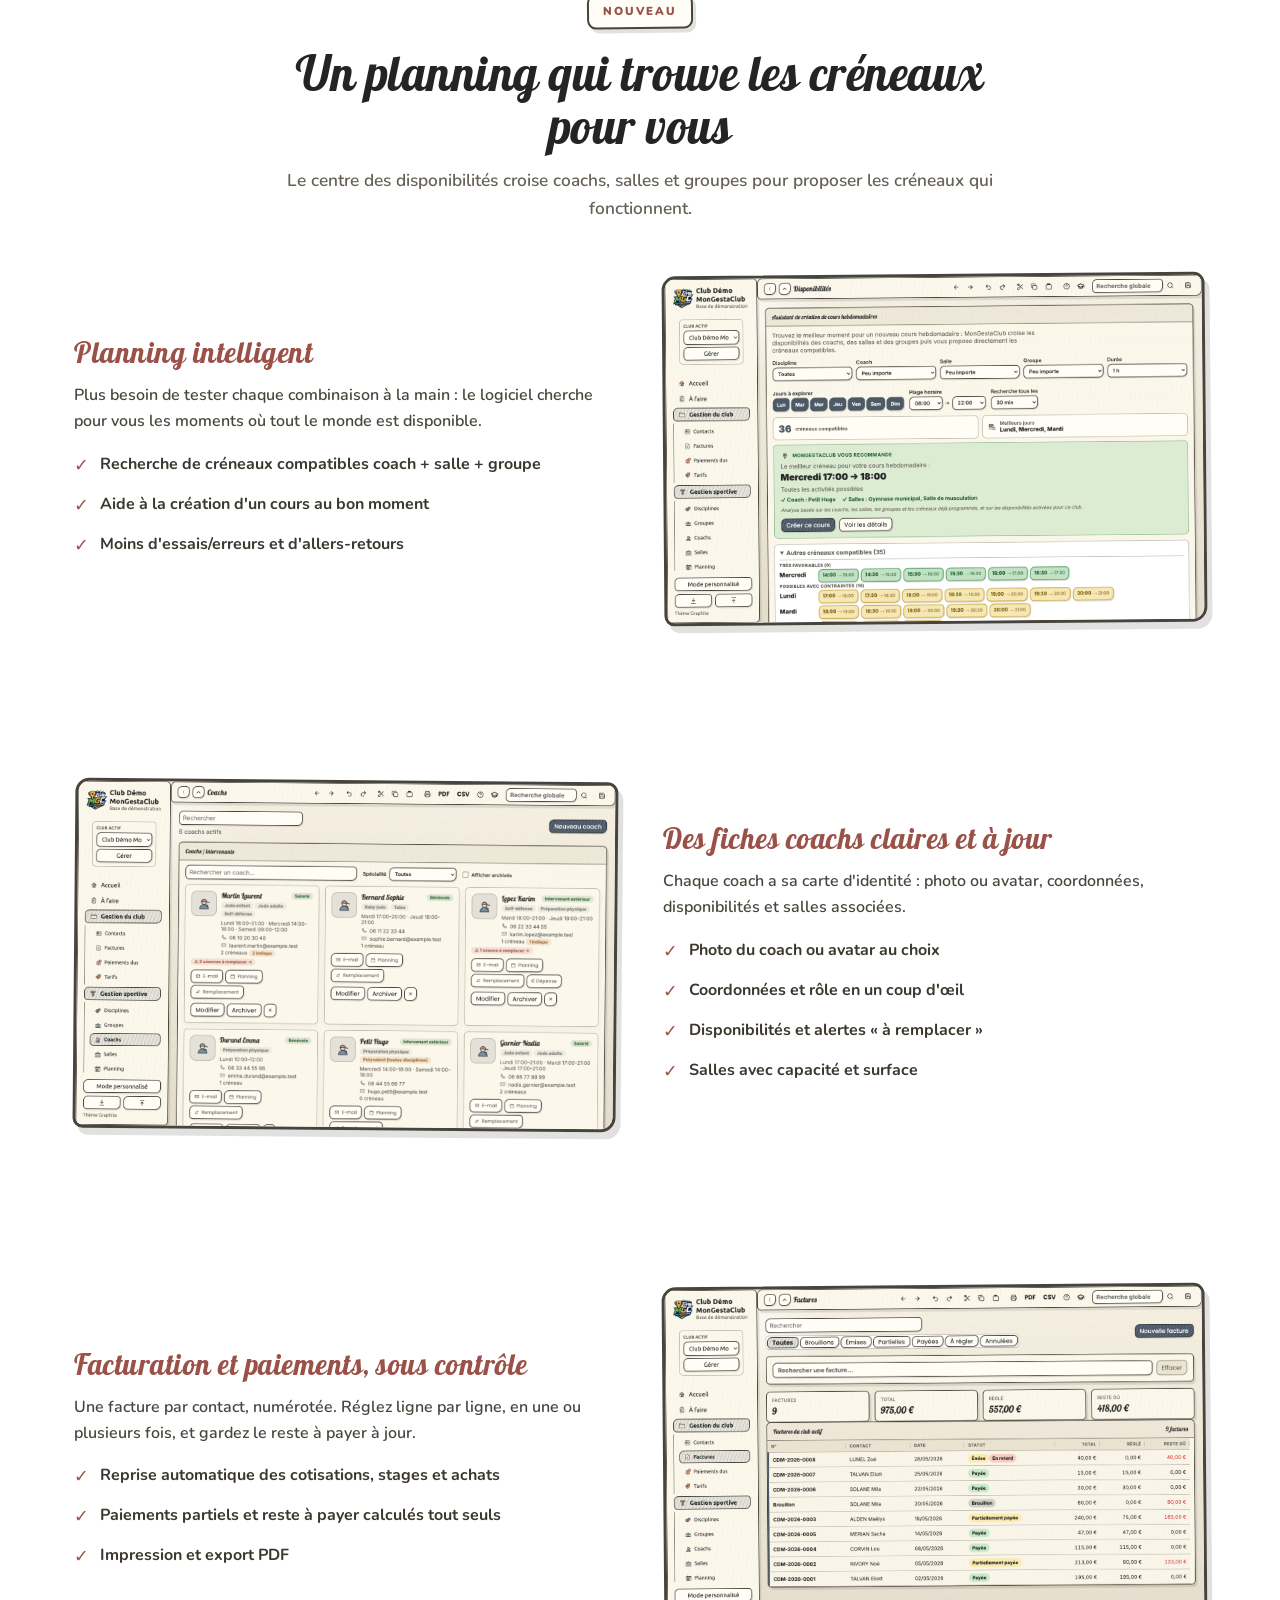
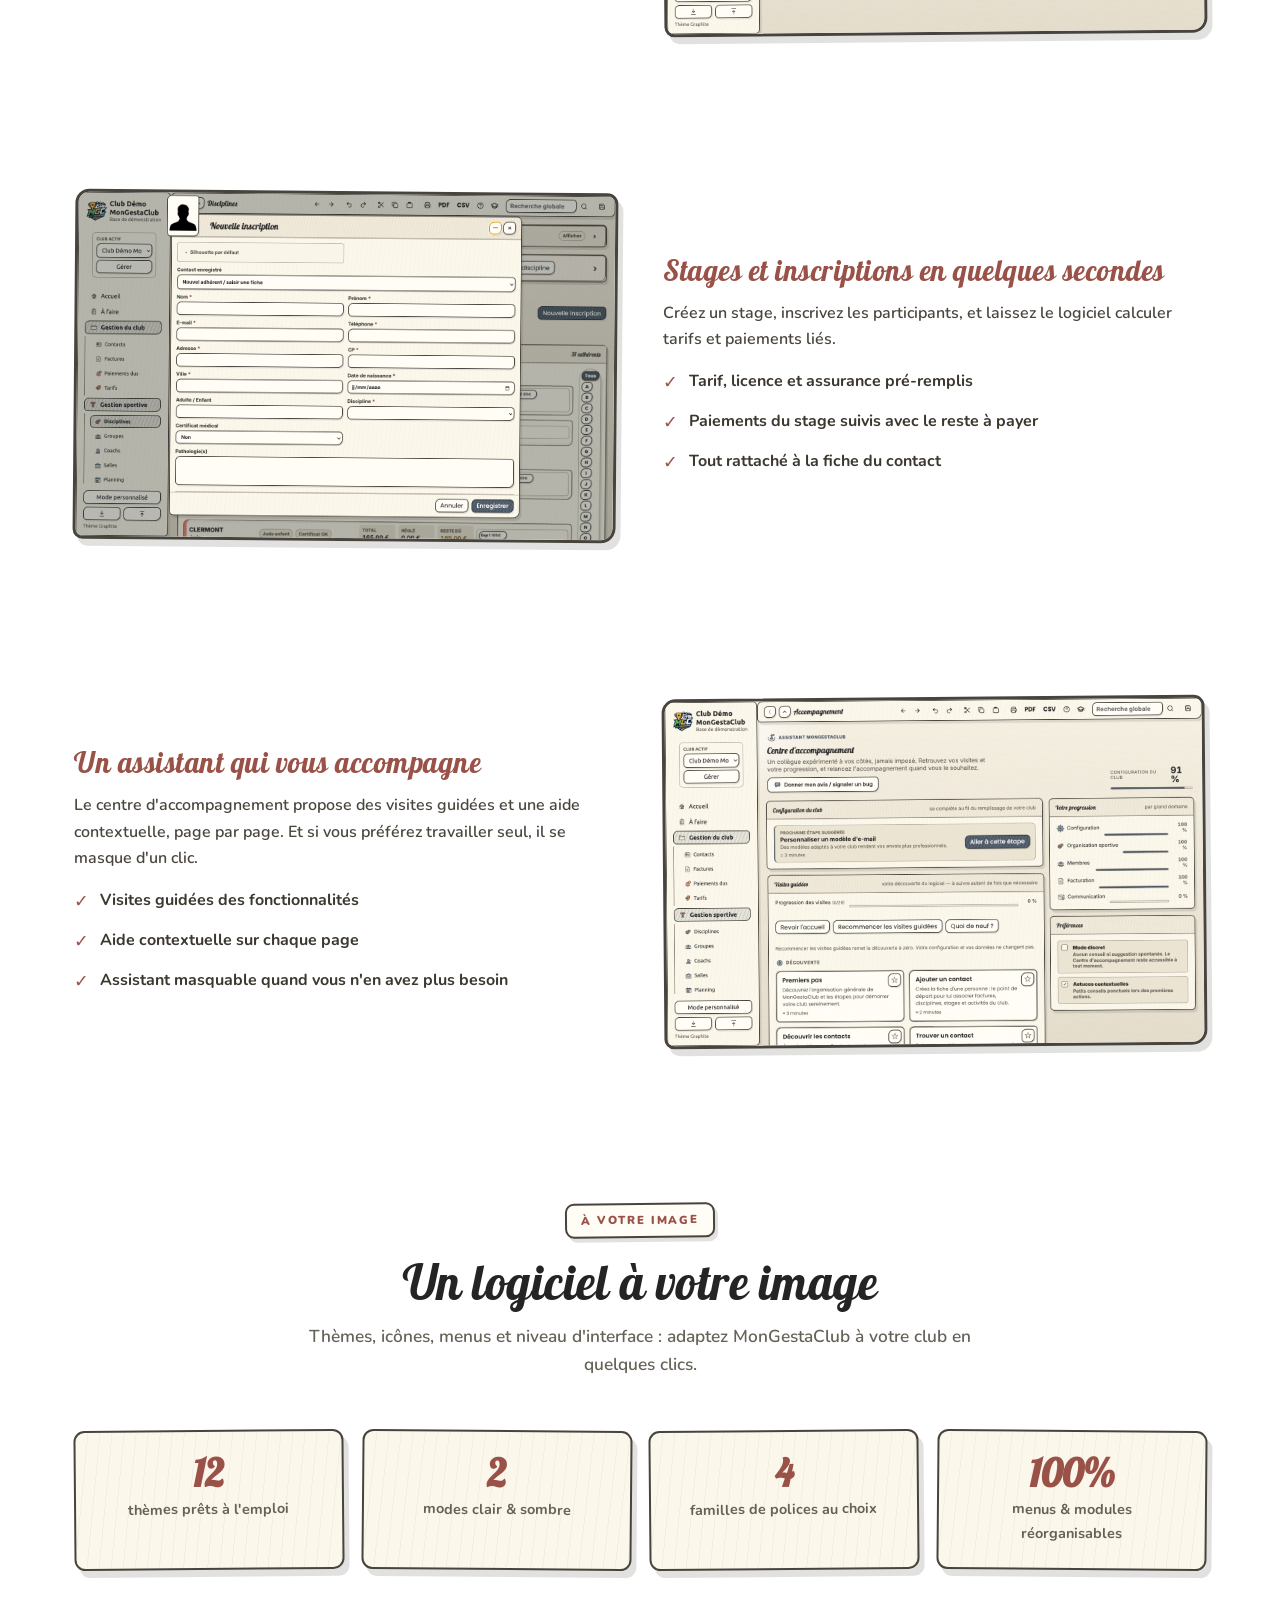
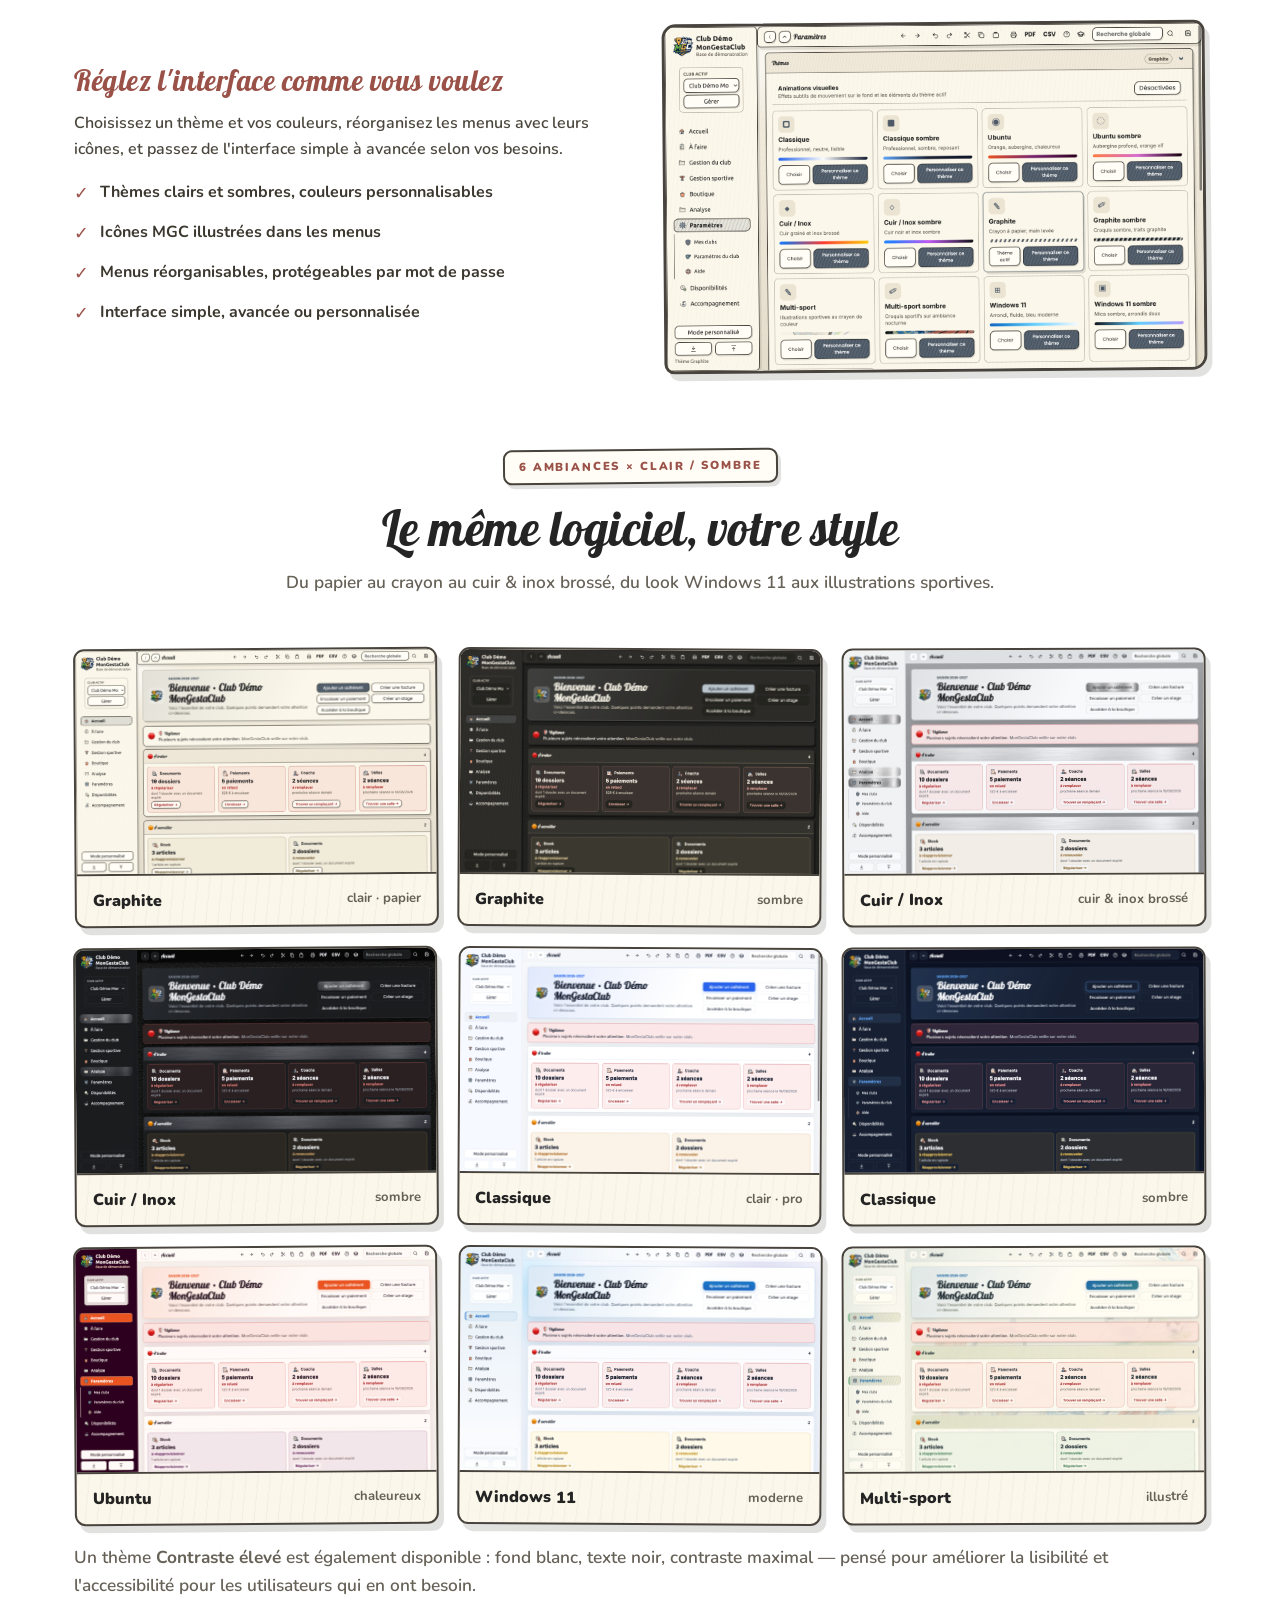
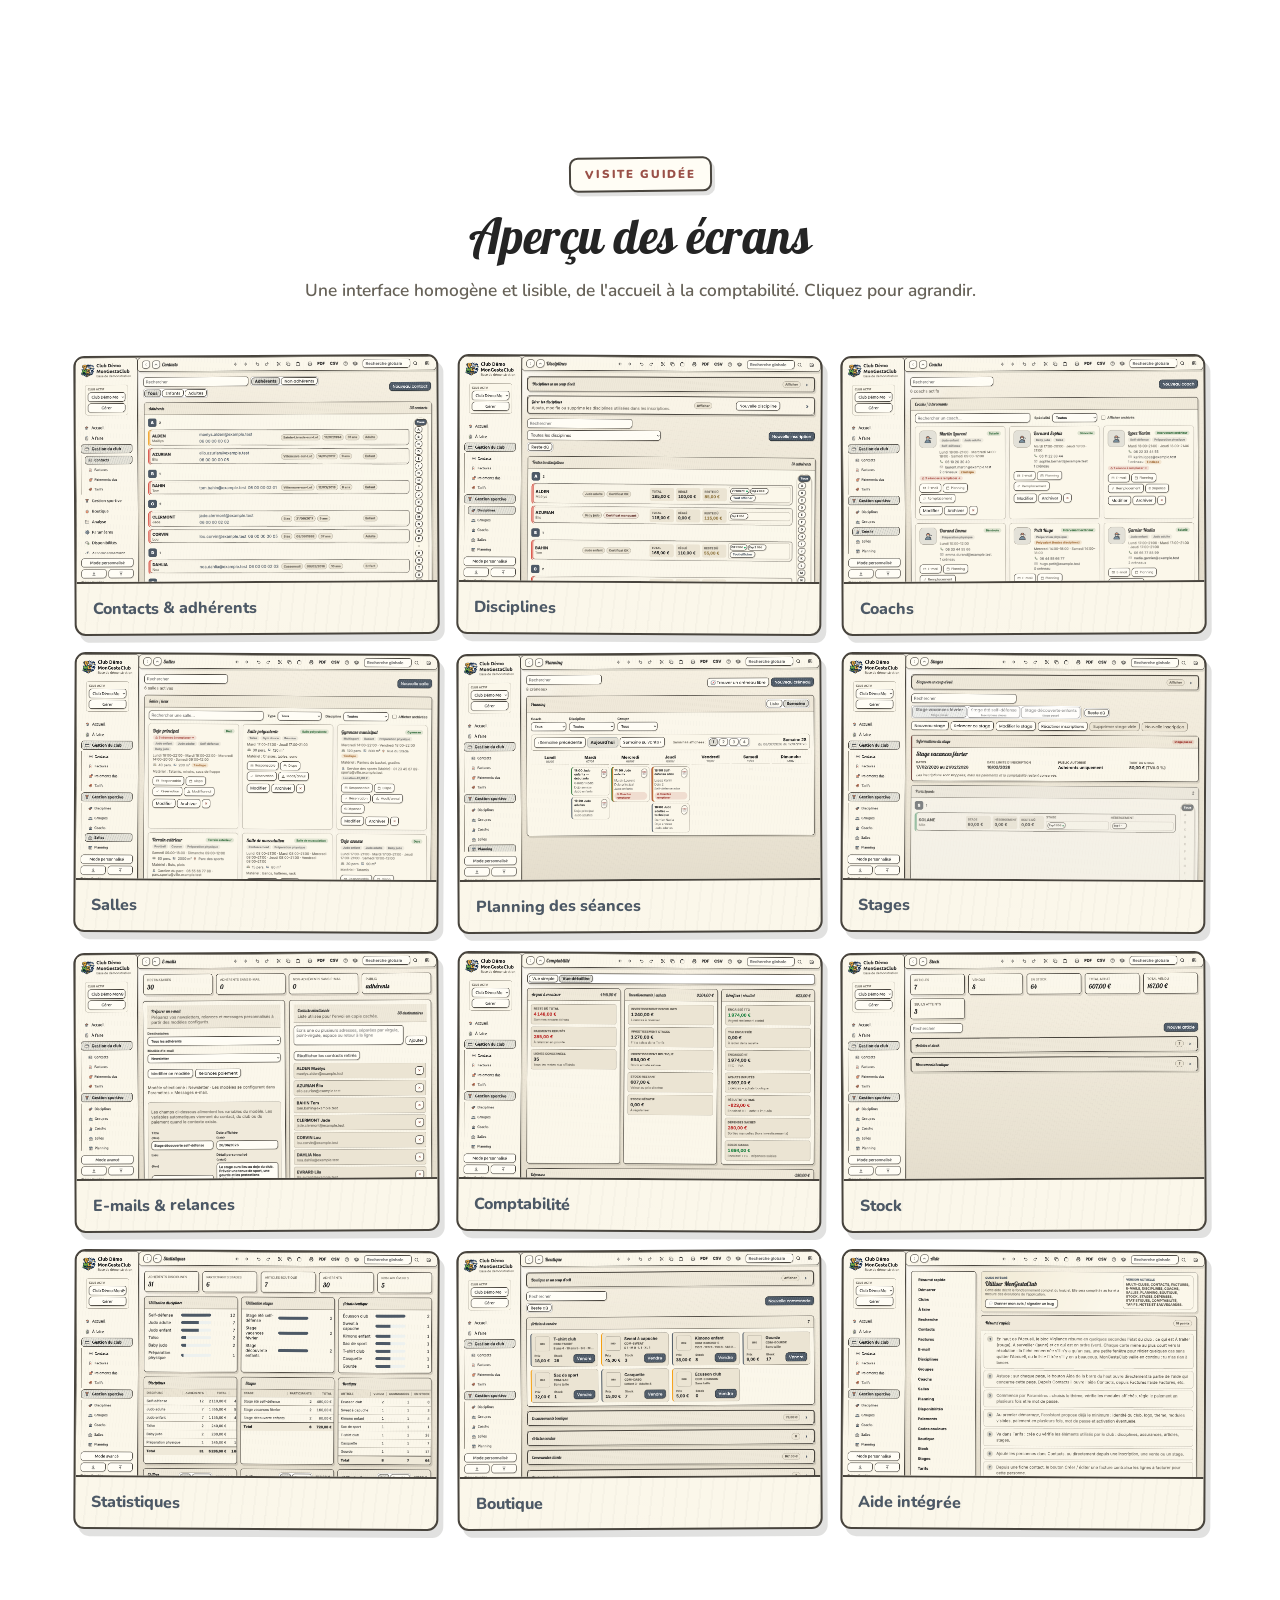
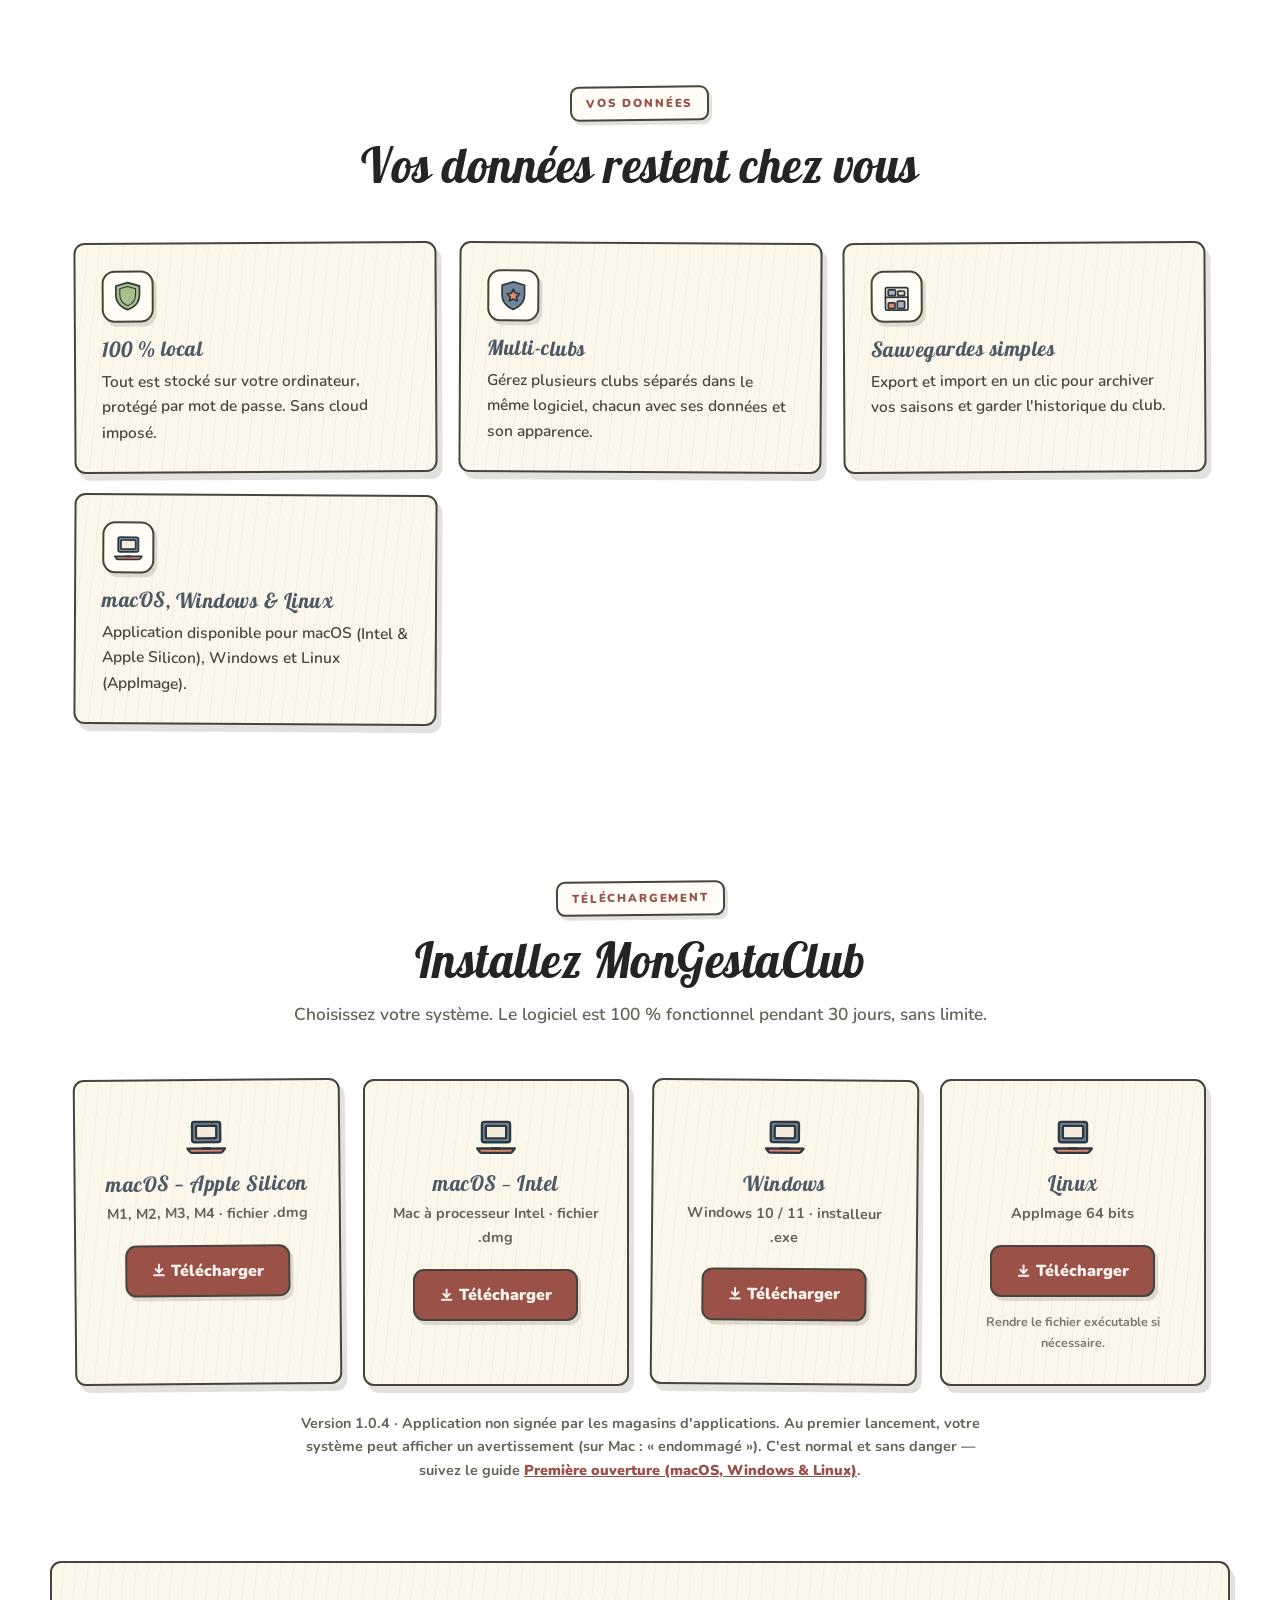
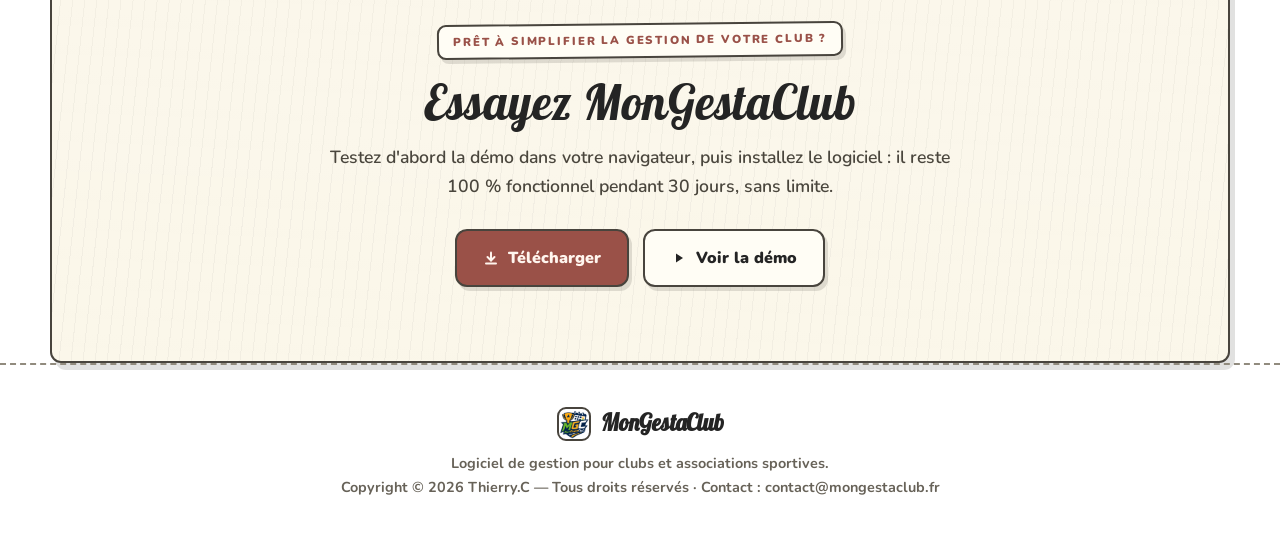
==== commit 910d55cc: "docs: publier la présentation actualisée Met à jour la vitrine publique, la page d'installation, la " ====
--- a/index.html
+++ b/index.html
@@ -4,7 +4,7 @@
 <meta charset="utf-8" />
 <meta name="viewport" content="width=device-width, initial-scale=1" />
 <title>MonGestaClub — Le logiciel de gestion de club tout-en-un</title>
-<meta name="description" content="MonGestaClub centralise le quotidien d'un club : contacts, cours, planning, coachs, salles, stages, inscriptions, paiements, factures et documents. Application locale, vos données restent chez vous. Mac & Windows. Essai de 30 jours." />
+<meta name="description" content="MonGestaClub centralise le quotidien d'un club : contacts, cours, planning, coachs, salles, stages, inscriptions, paiements, factures et documents. Application locale, vos données restent chez vous. macOS, Windows et Linux. Essai de 30 jours." />
 <link rel="preconnect" href="https://fonts.googleapis.com" />
 <link rel="preconnect" href="https://fonts.gstatic.com" crossorigin />
 <link href="https://fonts.googleapis.com/css2?family=Lobster&family=Nunito:wght@400;600;700;800;900&display=swap" rel="stylesheet" />
@@ -293,7 +293,7 @@
       <a class="btn btn-primary" href="#download"><svg class="btn-ic" viewBox="0 0 16 16" aria-hidden="true" fill="none" stroke="currentColor" stroke-width="2" stroke-linecap="round" stroke-linejoin="round"><path d="M8 2.5v8"/><path d="M4.5 7 8 10.5 11.5 7"/><path d="M3 13.5h10"/></svg>Télécharger</a>
       <a class="btn btn-paper" href="demo/index.html" target="_blank" rel="noopener"><svg class="btn-ic" viewBox="0 0 16 16" aria-hidden="true" fill="currentColor"><path d="M5 3.5 12 8 5 12.5z"/></svg>Voir la démo</a>
     </div>
-    <p class="hero-note">Mac &amp; Windows · Application locale · Essai de 30 jours</p>
+    <p class="hero-note">macOS, Windows &amp; Linux · Application locale · Essai de 30 jours</p>
     <div class="hero-shot"><img src="shots/page-accueil.png" alt="Tableau de bord de MonGestaClub" /></div>
   </div>
 </section>
@@ -304,7 +304,7 @@
   <div class="pill"><span class="pill-ico"><svg class="mgc-icon" viewBox="0 0 64 64" aria-hidden="true"><g fill="none" stroke="#2f3740" stroke-width="3" stroke-linejoin="round" stroke-linecap="round"><circle cx="32" cy="18" r="10" fill="#df8c68"/><circle cx="32" cy="18" r="3.6" fill="#f3eadc"/><path d="M32 28v22" stroke-width="4"/><path d="M32 44h7M32 50h5" stroke-width="4"/></g></svg></span> Sans cloud imposé</div>
   <div class="pill"><span class="pill-ico"><svg class="mgc-icon" viewBox="0 0 64 64" aria-hidden="true"><g fill="none" stroke="#2f3740" stroke-width="3" stroke-linejoin="round" stroke-linecap="round"><path d="M28 11 31.6 23 43.5 26.5 31.6 30 28 42 24.4 30 12.5 26.5 24.4 23Z" fill="#9fb3c3"/><path d="M48 36 50 42 56 44 50 46 48 52 46 46 40 44 46 42Z" fill="#df8c68"/><path d="M47 13 48.4 17.2 52.5 18.5 48.4 19.8 47 24 45.6 19.8 41.5 18.5 45.6 17.2Z" fill="#a8bf8a"/></g></svg></span> Personnalisable</div>
   <div class="pill"><span class="pill-ico"><svg class="mgc-icon" viewBox="0 0 64 64" aria-hidden="true"><g fill="none" stroke="#2f3740" stroke-width="3" stroke-linejoin="round" stroke-linecap="round"><path d="M32 8 52 14v17c0 14-10 22-20 26C22 53 12 45 12 31V14z" fill="#6f8798"/><path d="M32 21 35.4 28.2 43.2 29.2 37.6 34.6 39 42.2 32 38.5 25 42.2 26.4 34.6 20.8 29.2 28.6 28.2Z" fill="#df8c68"/></g></svg></span> Multi-clubs</div>
-  <div class="pill"><span class="pill-ico"><svg class="mgc-icon" viewBox="0 0 64 64" aria-hidden="true"><g fill="none" stroke="#2f3740" stroke-width="3" stroke-linejoin="round" stroke-linecap="round"><rect x="14" y="14" width="36" height="26" rx="3" fill="#6f8798"/><rect x="19" y="19" width="26" height="16" rx="1.5" fill="#f3eadc"/><path d="M8 48h48l-3 4a3 3 0 0 1-2.6 1.5H13.6A3 3 0 0 1 11 52Z" fill="#df8c68"/><path d="M27 48h10"/></g></svg></span> Mac &amp; Windows</div>
+  <div class="pill"><span class="pill-ico"><svg class="mgc-icon" viewBox="0 0 64 64" aria-hidden="true"><g fill="none" stroke="#2f3740" stroke-width="3" stroke-linejoin="round" stroke-linecap="round"><rect x="14" y="14" width="36" height="26" rx="3" fill="#6f8798"/><rect x="19" y="19" width="26" height="16" rx="1.5" fill="#f3eadc"/><path d="M8 48h48l-3 4a3 3 0 0 1-2.6 1.5H13.6A3 3 0 0 1 11 52Z" fill="#df8c68"/><path d="M27 48h10"/></g></svg></span> Mac, Windows &amp; Linux</div>
 </div>
 
 <!-- ============ 2. BÉNÉFICES PRINCIPAUX ============ -->
@@ -488,6 +488,7 @@
       <div class="theme paper"><img src="shots/theme-win11.png" alt="Thème Windows 11"><div class="cap">Windows 11<span>moderne</span></div></div>
       <div class="theme paper"><img src="shots/theme-windows.png" alt="Thème Multi-sport"><div class="cap">Multi-sport<span>illustré</span></div></div>
     </div>
+    <p style="margin-top:18px;color:var(--muted);font-size:1.08rem;font-weight:600">Un thème <strong>Contraste élevé</strong> est également disponible : fond blanc, texte noir, contraste maximal — pensé pour améliorer la lisibilité et l'accessibilité pour les utilisateurs qui en ont besoin.</p>
   </div>
 </section>
 
@@ -527,7 +528,7 @@
       <div class="card paper"><div class="ico"><svg class="mgc-icon" viewBox="0 0 64 64" aria-hidden="true"><g fill="none" stroke="#2f3740" stroke-width="3" stroke-linejoin="round" stroke-linecap="round"><path d="M32 7 53 13v15c0 14-9 23-21 27-12-4-21-13-21-27V13Z" fill="#a8bf8a"/><path d="M32 14 46 18v10c0 10-6 17-14 20-8-3-14-10-14-20V18Z" stroke-width="2"/></g></svg></div><h3>100 % local</h3><p>Tout est stocké sur votre ordinateur, protégé par mot de passe. Sans cloud imposé.</p></div>
       <div class="card paper"><div class="ico"><svg class="mgc-icon" viewBox="0 0 64 64" aria-hidden="true"><g fill="none" stroke="#2f3740" stroke-width="3" stroke-linejoin="round" stroke-linecap="round"><path d="M32 8 52 14v17c0 14-10 22-20 26C22 53 12 45 12 31V14z" fill="#6f8798"/><path d="M32 21 35.4 28.2 43.2 29.2 37.6 34.6 39 42.2 32 38.5 25 42.2 26.4 34.6 20.8 29.2 28.6 28.2Z" fill="#df8c68"/></g></svg></div><h3>Multi-clubs</h3><p>Gérez plusieurs clubs séparés dans le même logiciel, chacun avec ses données et son apparence.</p></div>
       <div class="card paper"><div class="ico"><svg class="mgc-icon" viewBox="0 0 64 64" aria-hidden="true"><g fill="none" stroke="#2f3740" stroke-width="3" stroke-linejoin="round" stroke-linecap="round"><rect x="12" y="16" width="40" height="40" rx="3" fill="#f3eadc"/><path d="M12 33h40"/><rect x="17" y="20" width="13" height="10" rx="1.5" fill="#9fb3c3"/><rect x="34" y="22" width="12" height="8" rx="1.5" fill="#e8d8bf"/><rect x="17" y="43" width="12" height="10" rx="1.5" fill="#df8c68"/><rect x="33" y="40" width="13" height="13" rx="1.5" fill="#9fb3c3"/></g></svg></div><h3>Sauvegardes simples</h3><p>Export et import en un clic pour archiver vos saisons et garder l'historique du club.</p></div>
-      <div class="card paper"><div class="ico"><svg class="mgc-icon" viewBox="0 0 64 64" aria-hidden="true"><g fill="none" stroke="#2f3740" stroke-width="3" stroke-linejoin="round" stroke-linecap="round"><rect x="14" y="14" width="36" height="26" rx="3" fill="#6f8798"/><rect x="19" y="19" width="26" height="16" rx="1.5" fill="#f3eadc"/><path d="M8 48h48l-3 4a3 3 0 0 1-2.6 1.5H13.6A3 3 0 0 1 11 52Z" fill="#df8c68"/><path d="M27 48h10"/></g></svg></div><h3>Mac &amp; Windows</h3><p>Application native pour macOS (Intel &amp; Apple Silicon) et Windows.</p></div>
+      <div class="card paper"><div class="ico"><svg class="mgc-icon" viewBox="0 0 64 64" aria-hidden="true"><g fill="none" stroke="#2f3740" stroke-width="3" stroke-linejoin="round" stroke-linecap="round"><rect x="14" y="14" width="36" height="26" rx="3" fill="#6f8798"/><rect x="19" y="19" width="26" height="16" rx="1.5" fill="#f3eadc"/><path d="M8 48h48l-3 4a3 3 0 0 1-2.6 1.5H13.6A3 3 0 0 1 11 52Z" fill="#df8c68"/><path d="M27 48h10"/></g></svg></div><h3>macOS, Windows &amp; Linux</h3><p>Application disponible pour macOS (Intel &amp; Apple Silicon), Windows et Linux (AppImage).</p></div>
     </div>
   </div>
 </section>
@@ -567,7 +568,7 @@
         <span class="dl-sub" style="font-size:.78rem;opacity:.85;margin-top:8px">Rendre le fichier exécutable si nécessaire.</span>
       </a>
     </div>
-    <p class="download-note">Version 1.0.4 · Application non signée par les magasins d'applications. Au premier lancement, votre système peut afficher un avertissement (sur Mac : « endommagé »). C'est normal et sans danger — suivez le guide <a href="installation.html" style="color:var(--terra);font-weight:900;text-decoration:underline">Première ouverture (Mac &amp; Windows)</a>.</p>
+    <p class="download-note">Version 1.0.4 · Application non signée par les magasins d'applications. Au premier lancement, votre système peut afficher un avertissement (sur Mac : « endommagé »). C'est normal et sans danger — suivez le guide <a href="installation.html" style="color:var(--terra);font-weight:900;text-decoration:underline">Première ouverture (macOS, Windows &amp; Linux)</a>.</p>
   </div>
 </section>
 
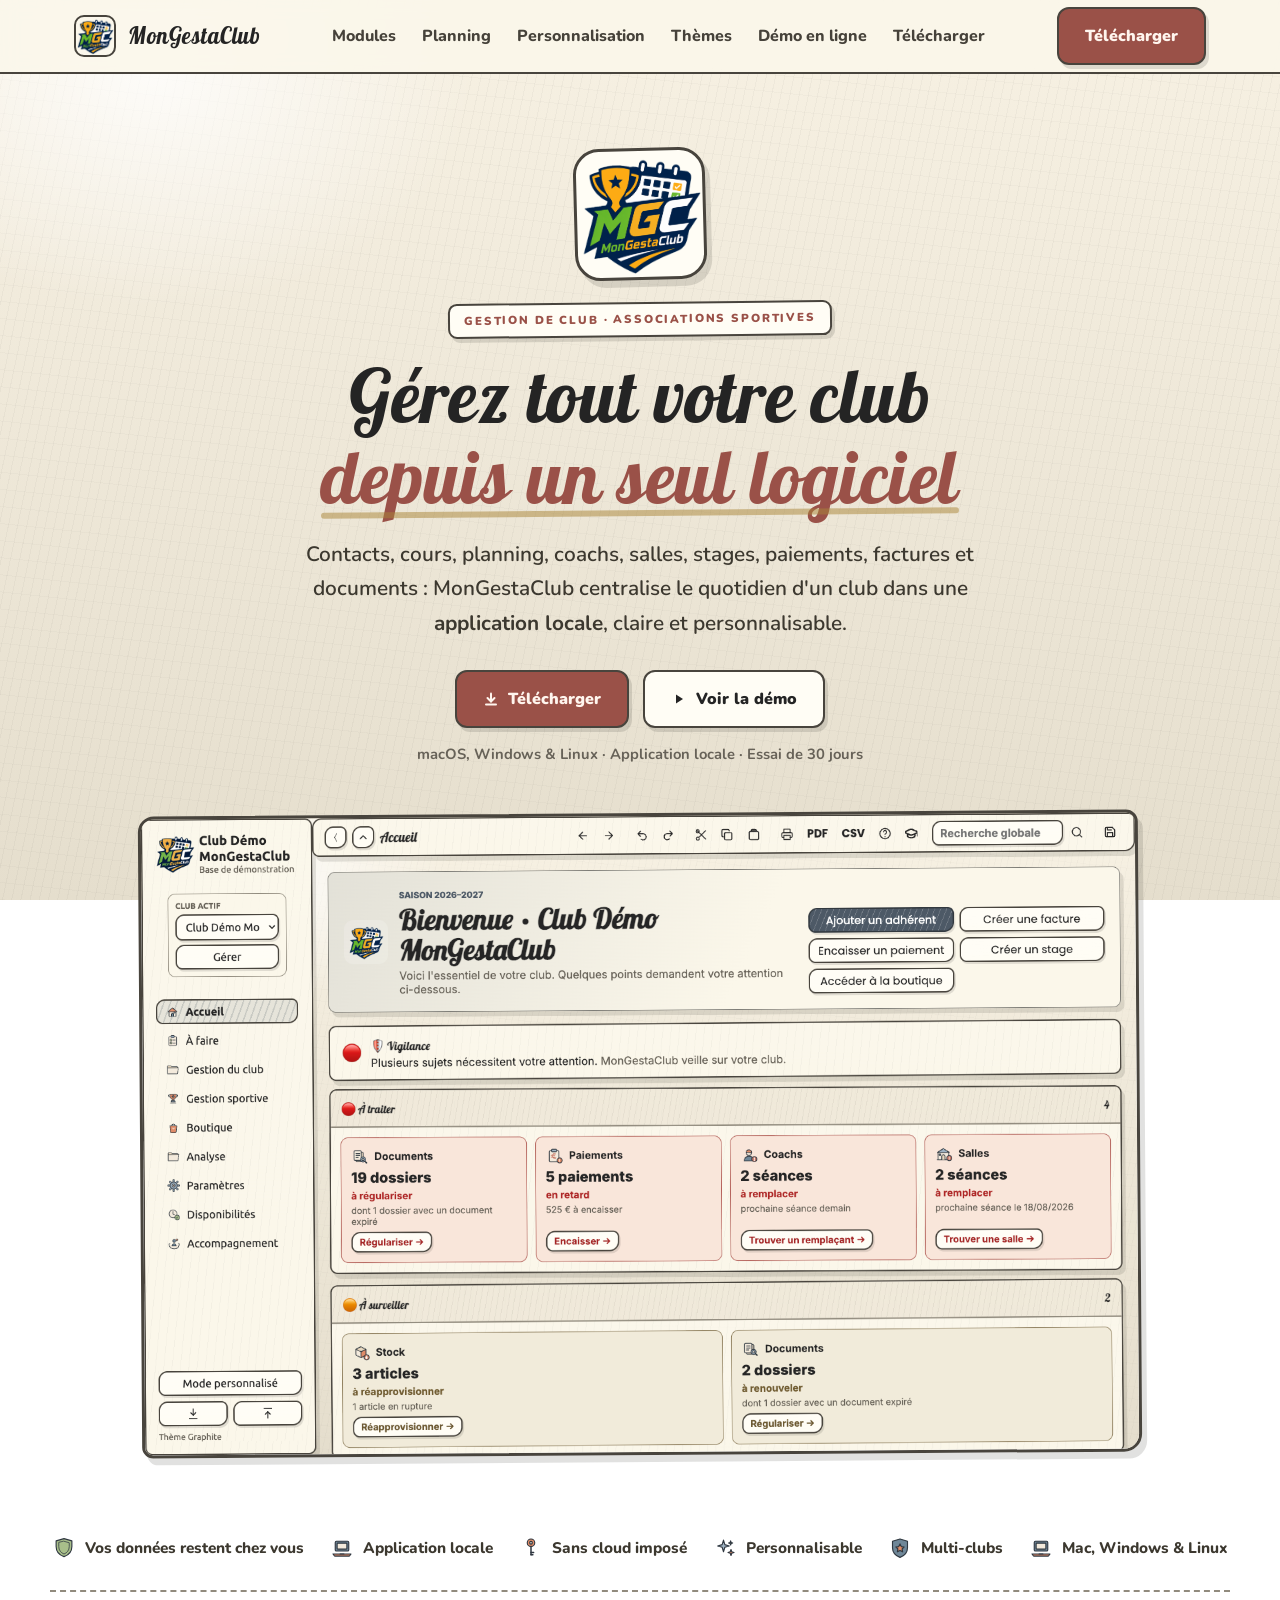
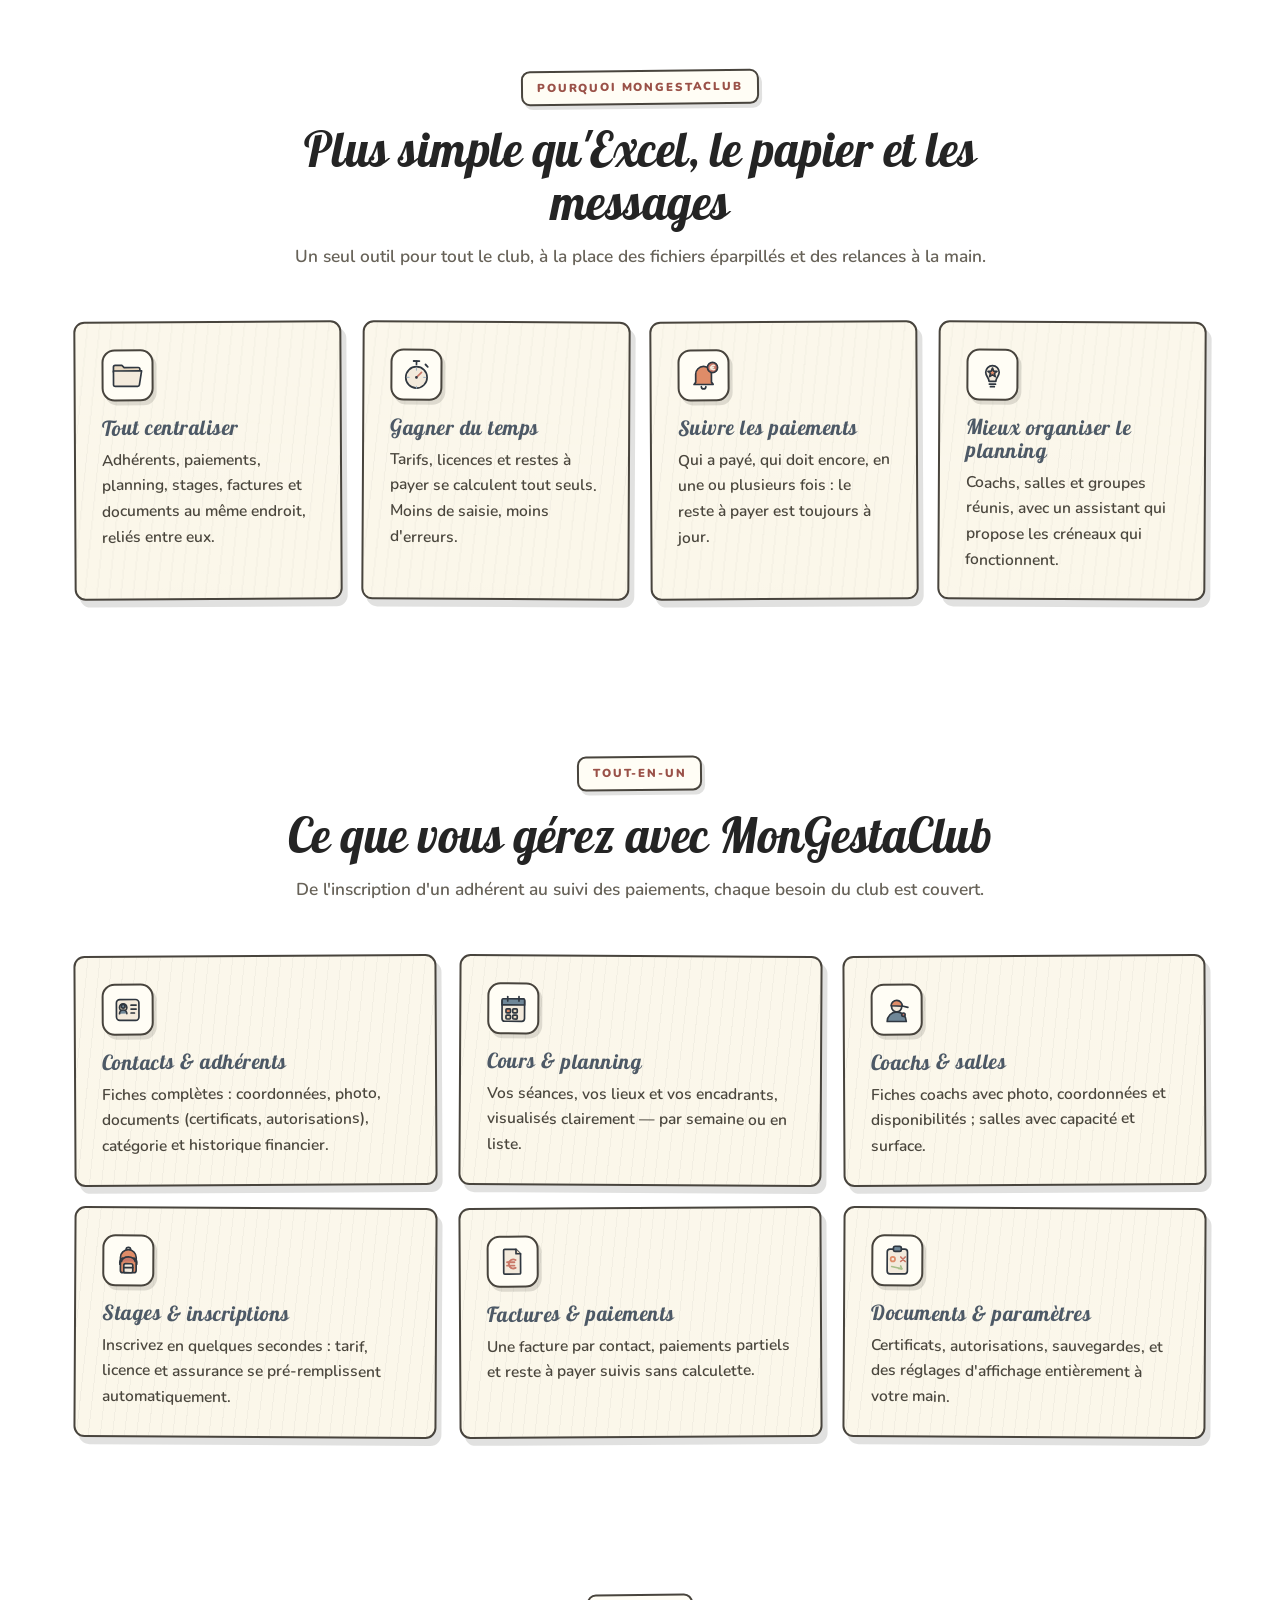
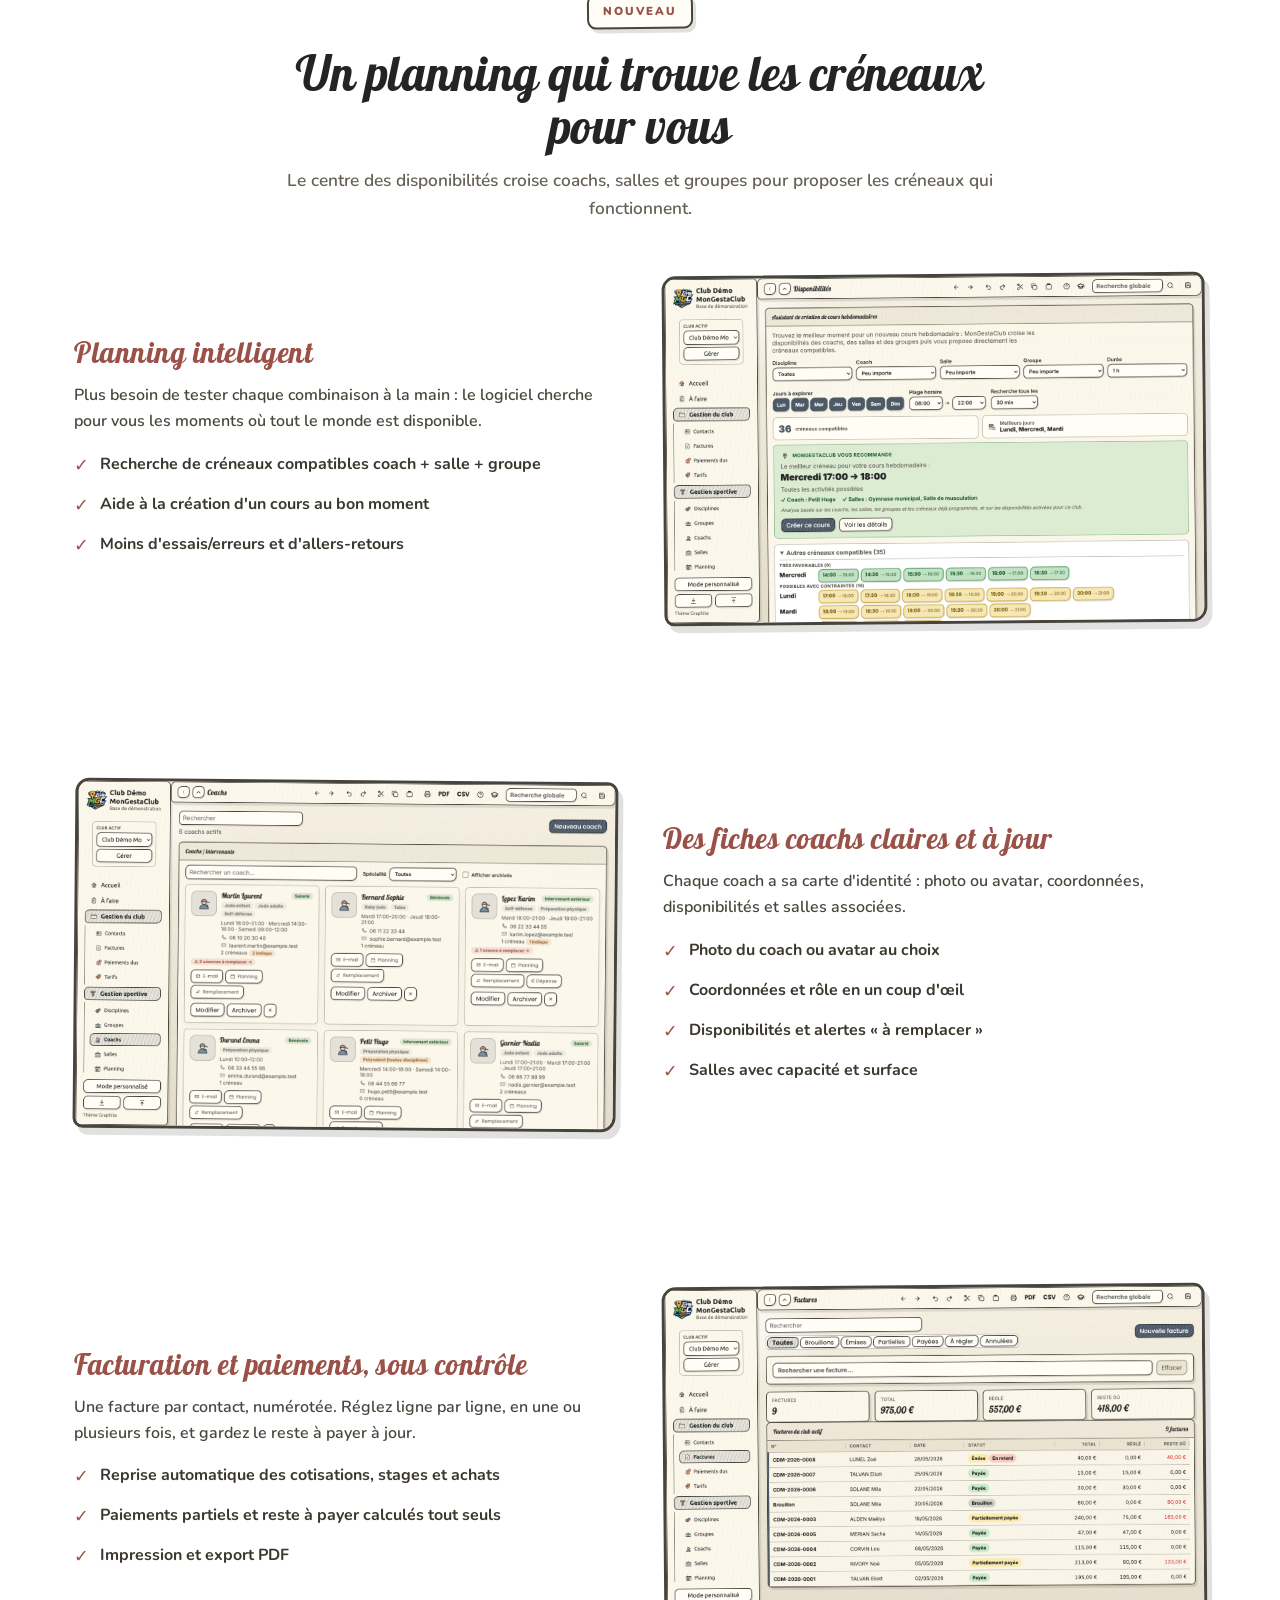
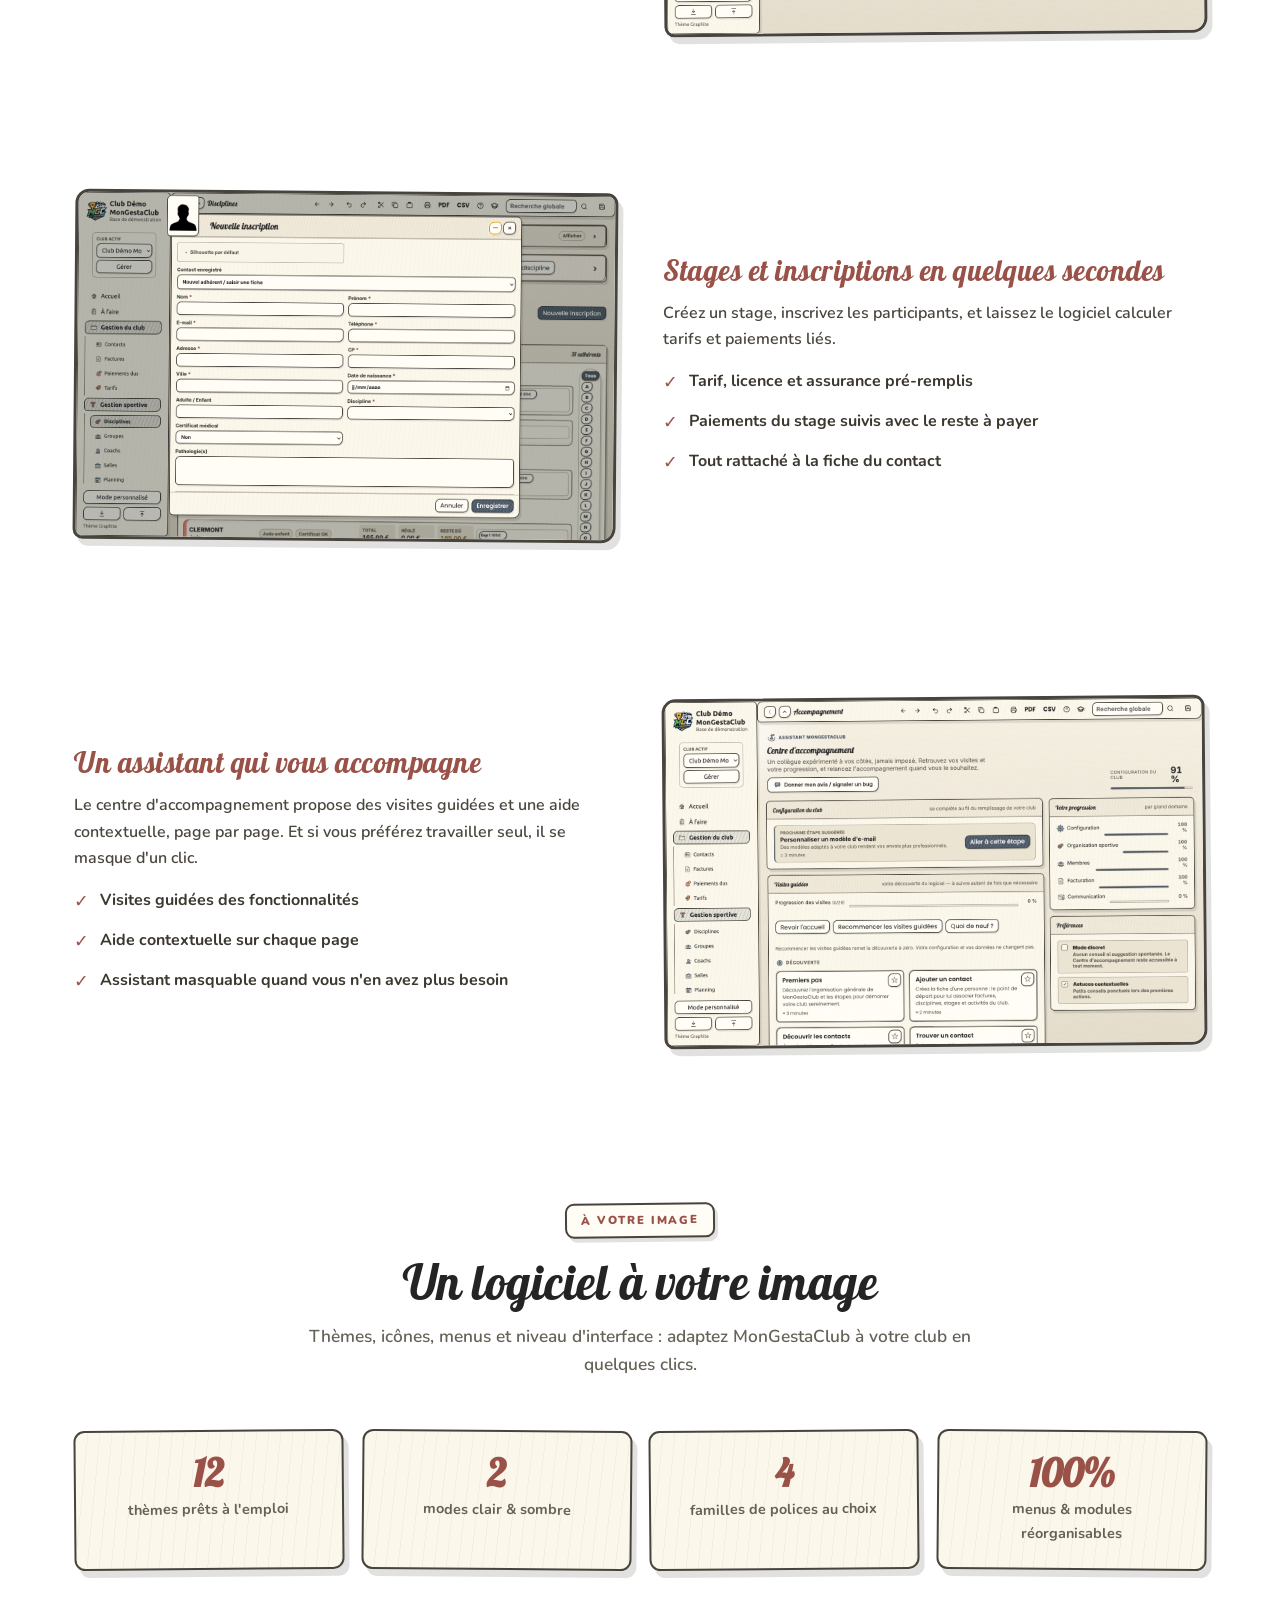
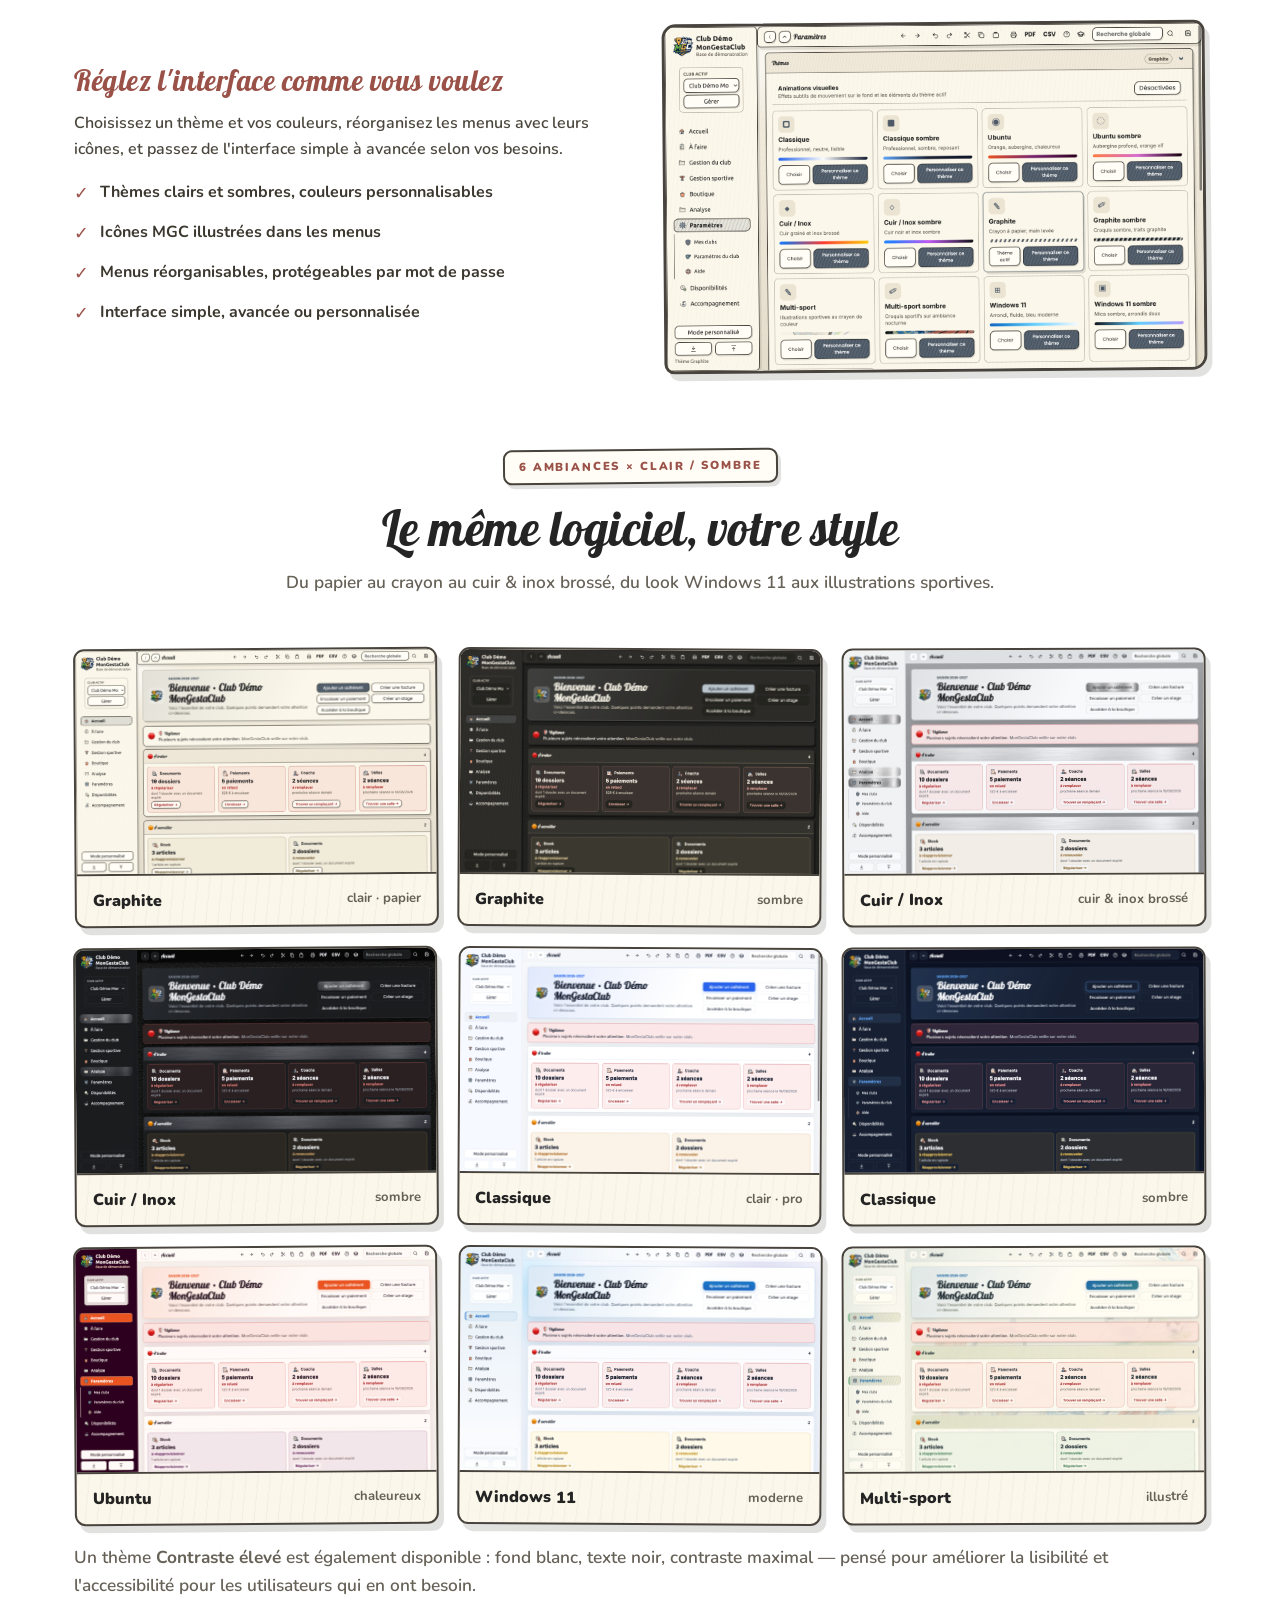
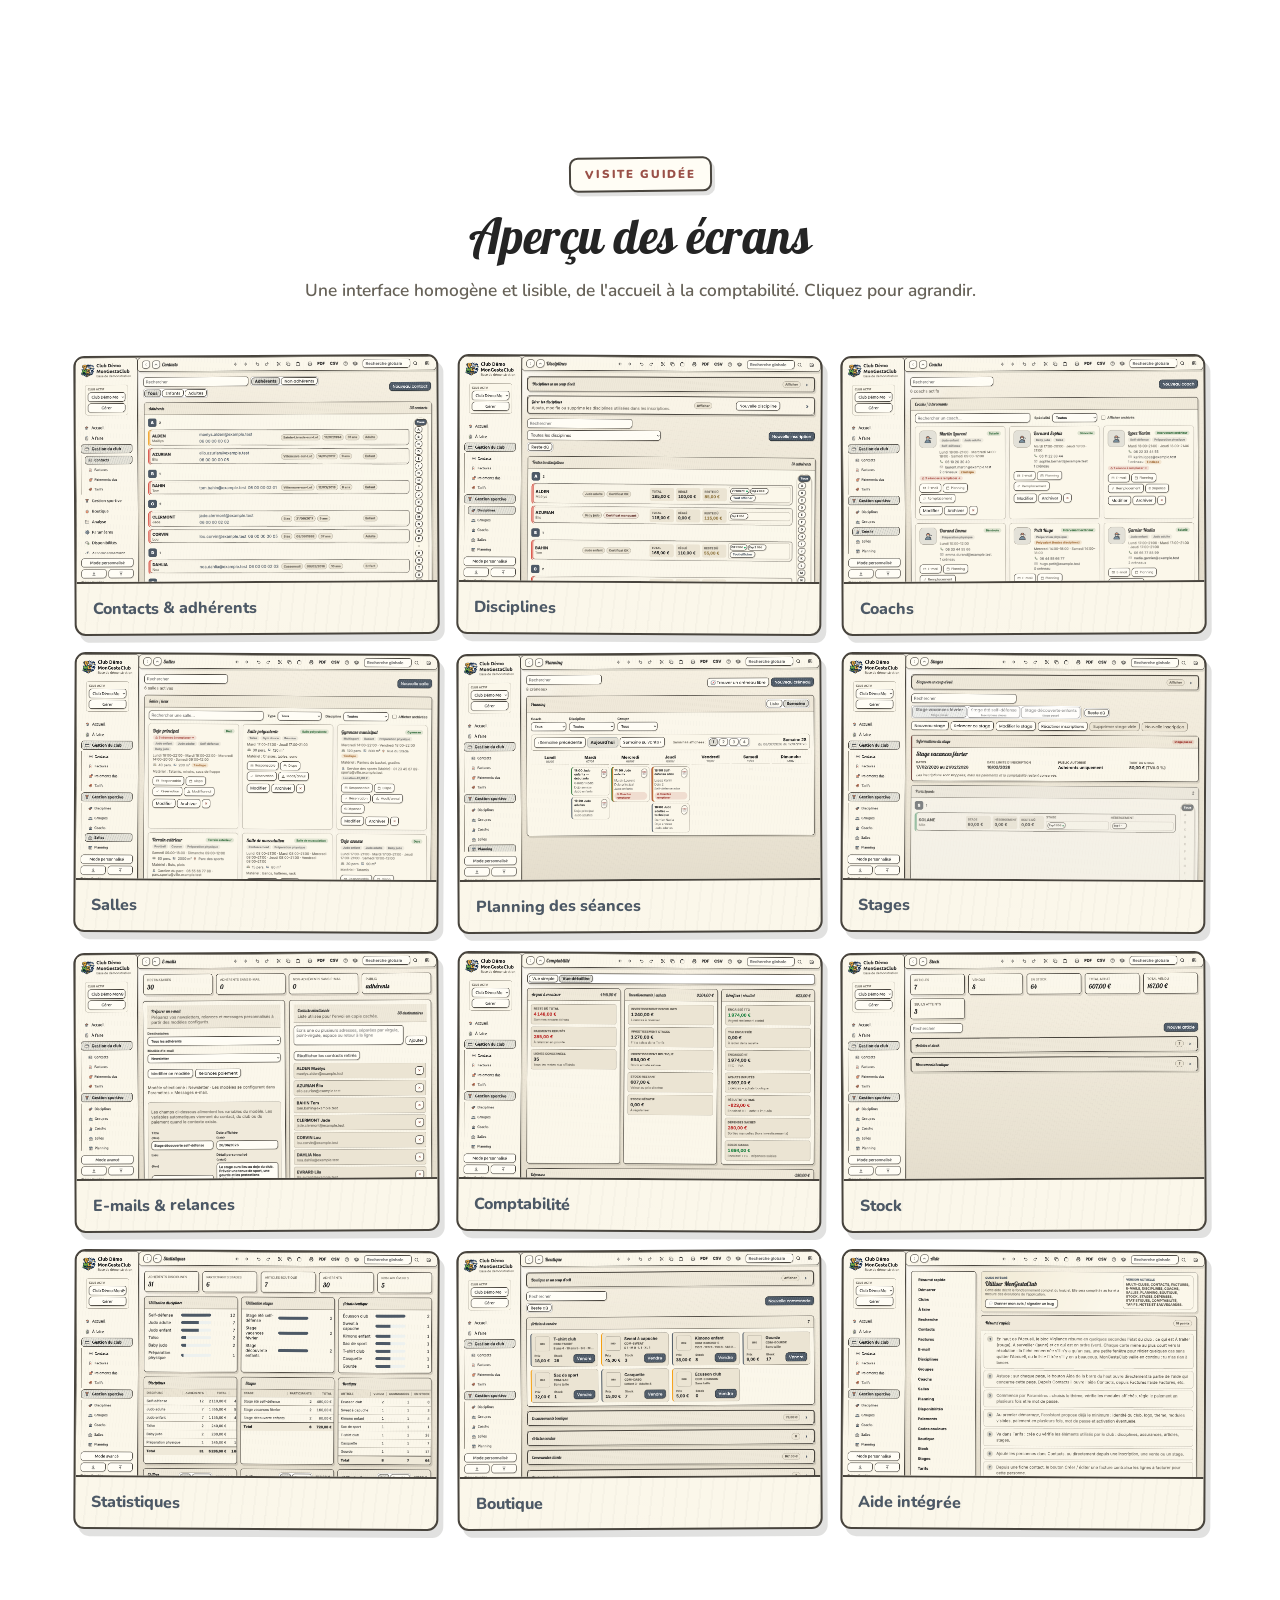
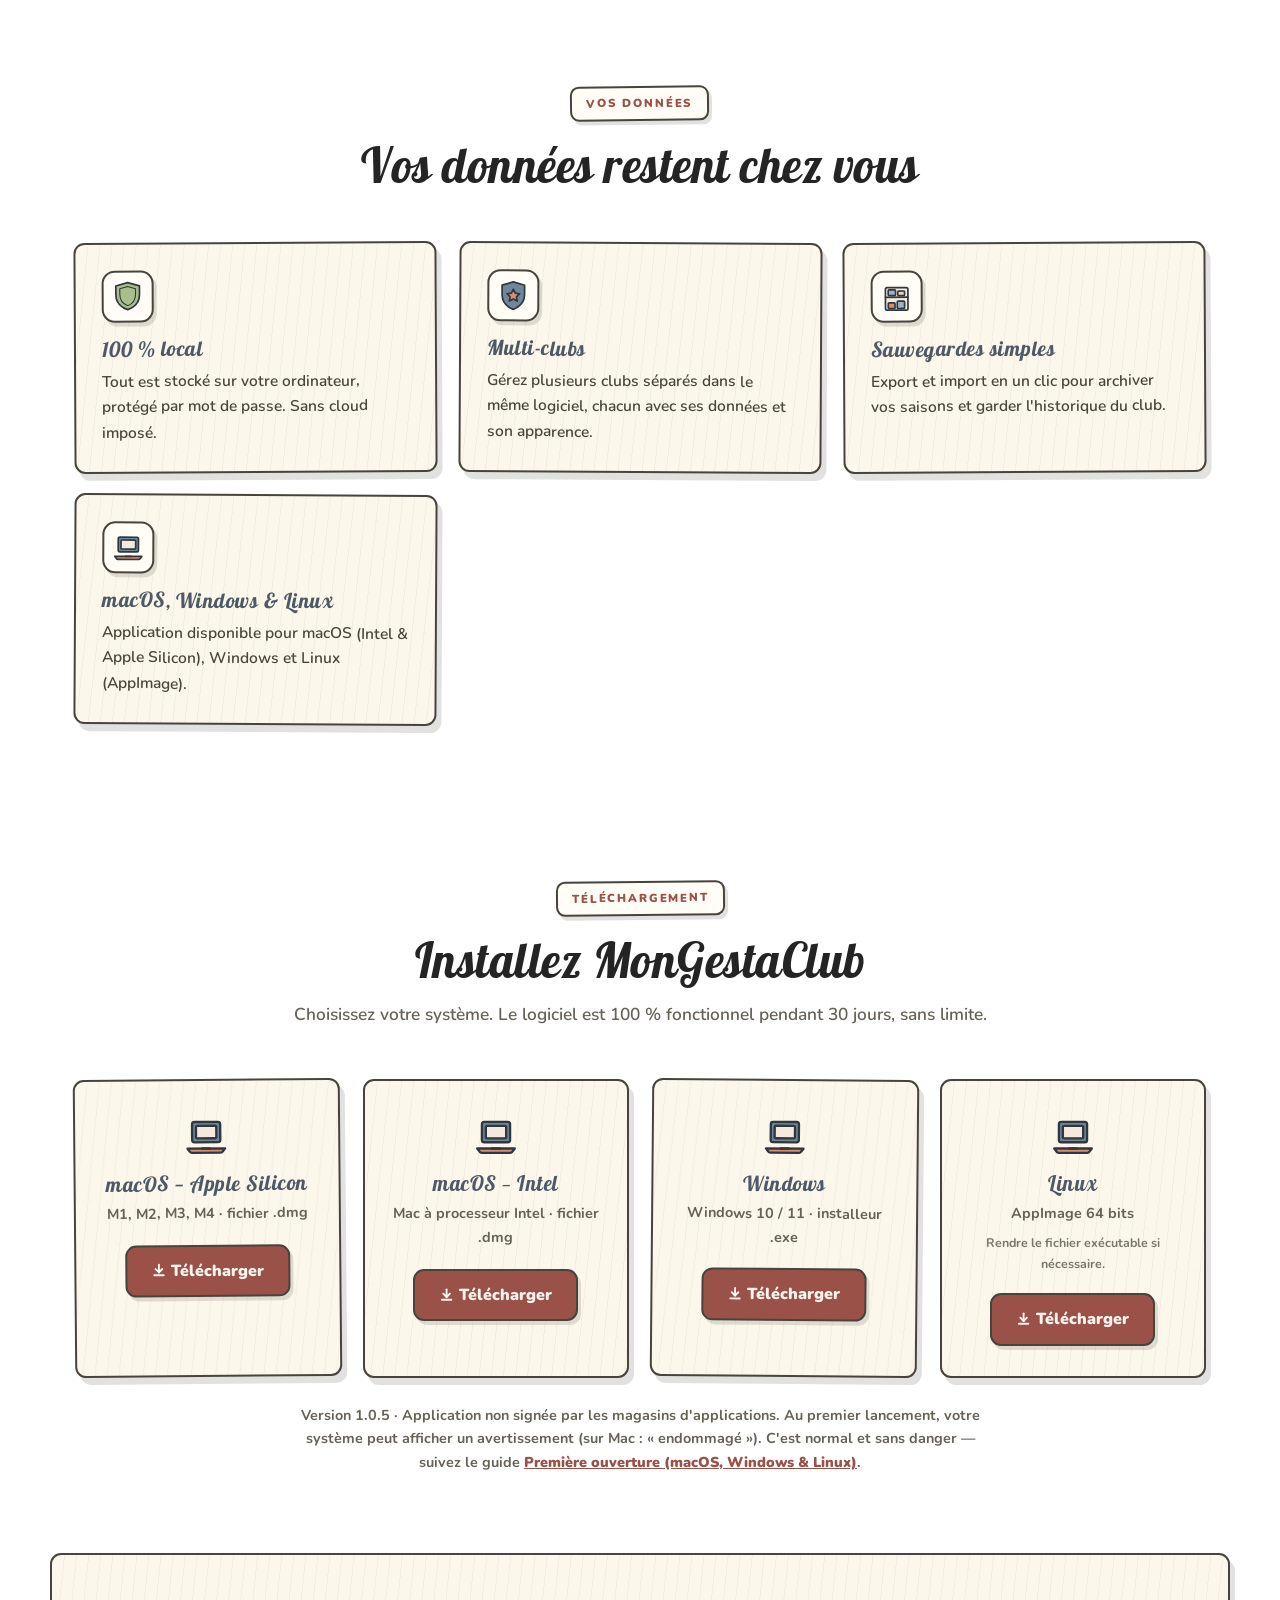
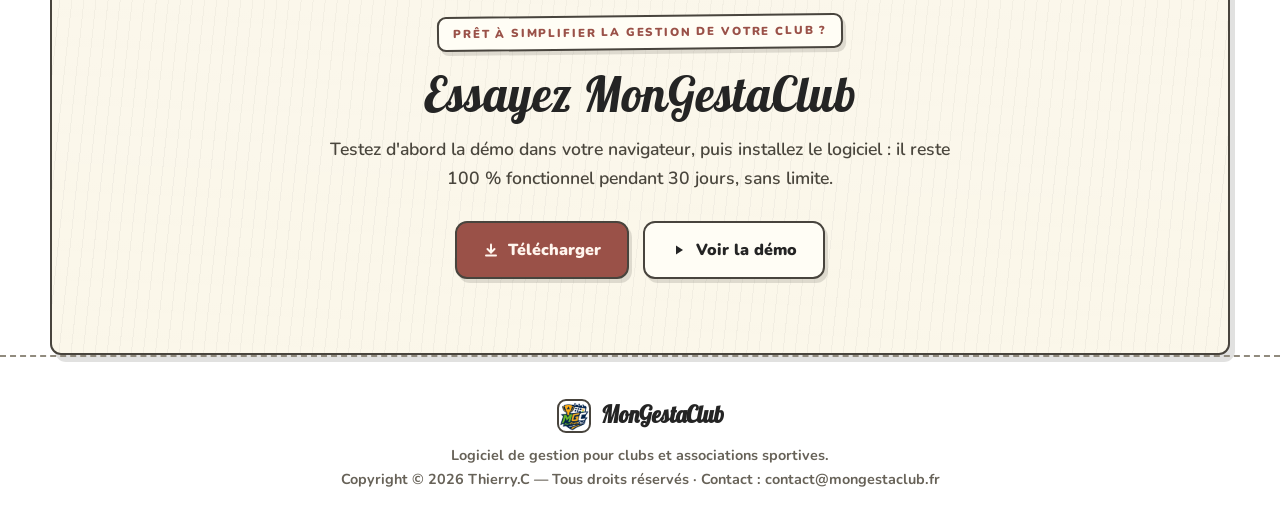
==== commit 9cc8fcc1: "docs: pointer les téléchargements vers 1.0.5 Met à jour la vitrine publique afin de pointer les télé" ====
--- a/index.html
+++ b/index.html
@@ -542,33 +542,33 @@
       <p>Choisissez votre système. Le logiciel est 100 % fonctionnel pendant 30 jours, sans limite.</p>
     </div>
     <div class="download-grid">
-      <a class="download-card paper" href="https://github.com/webgoum/MonGestaClub-releases/releases/download/v1.0.4/MonGestaClub-1.0.4-mac-arm64.dmg" download>
+      <a class="download-card paper" href="https://github.com/webgoum/MonGestaClub-releases/releases/download/v1.0.5/MonGestaClub-1.0.5-mac-arm64.dmg" download>
         <div class="dl-ico"><svg class="mgc-icon" viewBox="0 0 64 64" aria-hidden="true"><g fill="none" stroke="#2f3740" stroke-width="3" stroke-linejoin="round" stroke-linecap="round"><rect x="14" y="14" width="36" height="26" rx="3" fill="#6f8798"/><rect x="19" y="19" width="26" height="16" rx="1.5" fill="#f3eadc"/><path d="M8 48h48l-3 4a3 3 0 0 1-2.6 1.5H13.6A3 3 0 0 1 11 52Z" fill="#df8c68"/><path d="M27 48h10"/></g></svg></div>
         <h3>macOS — Apple Silicon</h3>
         <span class="dl-sub">M1, M2, M3, M4 · fichier .dmg</span>
         <span class="dl-btn"><svg class="btn-ic" viewBox="0 0 16 16" aria-hidden="true" fill="none" stroke="currentColor" stroke-width="2" stroke-linecap="round" stroke-linejoin="round"><path d="M8 2.5v8"/><path d="M4.5 7 8 10.5 11.5 7"/><path d="M3 13.5h10"/></svg>Télécharger</span>
       </a>
-      <a class="download-card paper" href="https://github.com/webgoum/MonGestaClub-releases/releases/download/v1.0.4/MonGestaClub-1.0.4-mac-intel.dmg" download>
+      <a class="download-card paper" href="https://github.com/webgoum/MonGestaClub-releases/releases/download/v1.0.5/MonGestaClub-1.0.5-mac-intel.dmg" download>
         <div class="dl-ico"><svg class="mgc-icon" viewBox="0 0 64 64" aria-hidden="true"><g fill="none" stroke="#2f3740" stroke-width="3" stroke-linejoin="round" stroke-linecap="round"><rect x="14" y="14" width="36" height="26" rx="3" fill="#6f8798"/><rect x="19" y="19" width="26" height="16" rx="1.5" fill="#f3eadc"/><path d="M8 48h48l-3 4a3 3 0 0 1-2.6 1.5H13.6A3 3 0 0 1 11 52Z" fill="#df8c68"/><path d="M27 48h10"/></g></svg></div>
         <h3>macOS — Intel</h3>
         <span class="dl-sub">Mac à processeur Intel · fichier .dmg</span>
         <span class="dl-btn"><svg class="btn-ic" viewBox="0 0 16 16" aria-hidden="true" fill="none" stroke="currentColor" stroke-width="2" stroke-linecap="round" stroke-linejoin="round"><path d="M8 2.5v8"/><path d="M4.5 7 8 10.5 11.5 7"/><path d="M3 13.5h10"/></svg>Télécharger</span>
       </a>
-      <a class="download-card paper" href="https://github.com/webgoum/MonGestaClub-releases/releases/download/v1.0.4/MonGestaClub-1.0.4-windows.exe" download>
+      <a class="download-card paper" href="https://github.com/webgoum/MonGestaClub-releases/releases/download/v1.0.5/MonGestaClub-1.0.5-windows.exe" download>
         <div class="dl-ico"><svg class="mgc-icon" viewBox="0 0 64 64" aria-hidden="true"><g fill="none" stroke="#2f3740" stroke-width="3" stroke-linejoin="round" stroke-linecap="round"><rect x="14" y="14" width="36" height="26" rx="3" fill="#6f8798"/><rect x="19" y="19" width="26" height="16" rx="1.5" fill="#f3eadc"/><path d="M8 48h48l-3 4a3 3 0 0 1-2.6 1.5H13.6A3 3 0 0 1 11 52Z" fill="#df8c68"/><path d="M27 48h10"/></g></svg></div>
         <h3>Windows</h3>
         <span class="dl-sub">Windows 10 / 11 · installeur .exe</span>
         <span class="dl-btn"><svg class="btn-ic" viewBox="0 0 16 16" aria-hidden="true" fill="none" stroke="currentColor" stroke-width="2" stroke-linecap="round" stroke-linejoin="round"><path d="M8 2.5v8"/><path d="M4.5 7 8 10.5 11.5 7"/><path d="M3 13.5h10"/></svg>Télécharger</span>
       </a>
-      <a class="download-card paper" href="https://github.com/webgoum/MonGestaClub-releases/releases/download/v1.0.4/MonGestaClub-1.0.4-linux.AppImage" download>
+      <a class="download-card paper" href="https://github.com/webgoum/MonGestaClub-releases/releases/download/v1.0.5/MonGestaClub-1.0.5-linux.AppImage" download>
         <div class="dl-ico"><svg class="mgc-icon" viewBox="0 0 64 64" aria-hidden="true"><g fill="none" stroke="#2f3740" stroke-width="3" stroke-linejoin="round" stroke-linecap="round"><rect x="14" y="14" width="36" height="26" rx="3" fill="#6f8798"/><rect x="19" y="19" width="26" height="16" rx="1.5" fill="#f3eadc"/><path d="M8 48h48l-3 4a3 3 0 0 1-2.6 1.5H13.6A3 3 0 0 1 11 52Z" fill="#df8c68"/><path d="M27 48h10"/></g></svg></div>
         <h3>Linux</h3>
         <span class="dl-sub">AppImage 64 bits</span>
+        <span class="dl-sub" style="font-size:.78rem;opacity:.85">Rendre le fichier exécutable si nécessaire.</span>
         <span class="dl-btn"><svg class="btn-ic" viewBox="0 0 16 16" aria-hidden="true" fill="none" stroke="currentColor" stroke-width="2" stroke-linecap="round" stroke-linejoin="round"><path d="M8 2.5v8"/><path d="M4.5 7 8 10.5 11.5 7"/><path d="M3 13.5h10"/></svg>Télécharger</span>
-        <span class="dl-sub" style="font-size:.78rem;opacity:.85;margin-top:8px">Rendre le fichier exécutable si nécessaire.</span>
       </a>
     </div>
-    <p class="download-note">Version 1.0.4 · Application non signée par les magasins d'applications. Au premier lancement, votre système peut afficher un avertissement (sur Mac : « endommagé »). C'est normal et sans danger — suivez le guide <a href="installation.html" style="color:var(--terra);font-weight:900;text-decoration:underline">Première ouverture (macOS, Windows &amp; Linux)</a>.</p>
+    <p class="download-note">Version 1.0.5 · Application non signée par les magasins d'applications. Au premier lancement, votre système peut afficher un avertissement (sur Mac : « endommagé »). C'est normal et sans danger — suivez le guide <a href="installation.html" style="color:var(--terra);font-weight:900;text-decoration:underline">Première ouverture (macOS, Windows &amp; Linux)</a>.</p>
   </div>
 </section>
 
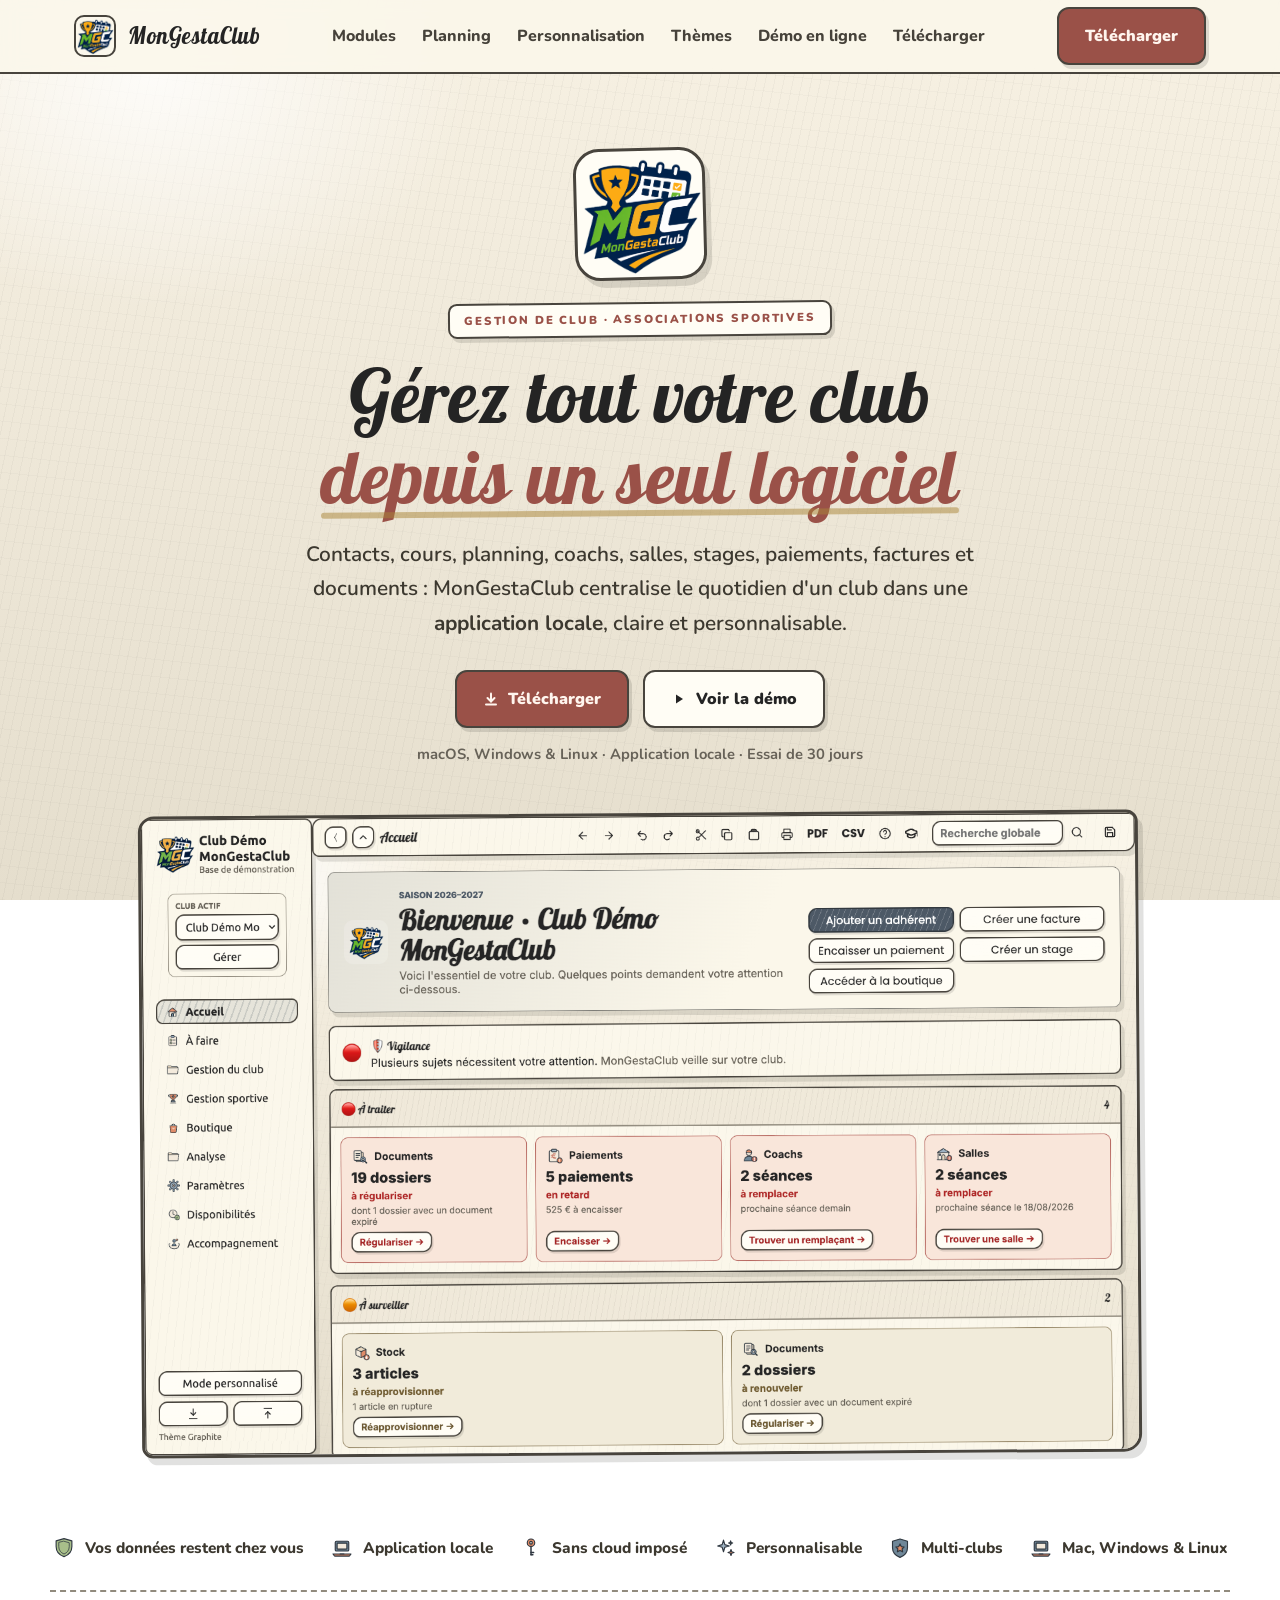
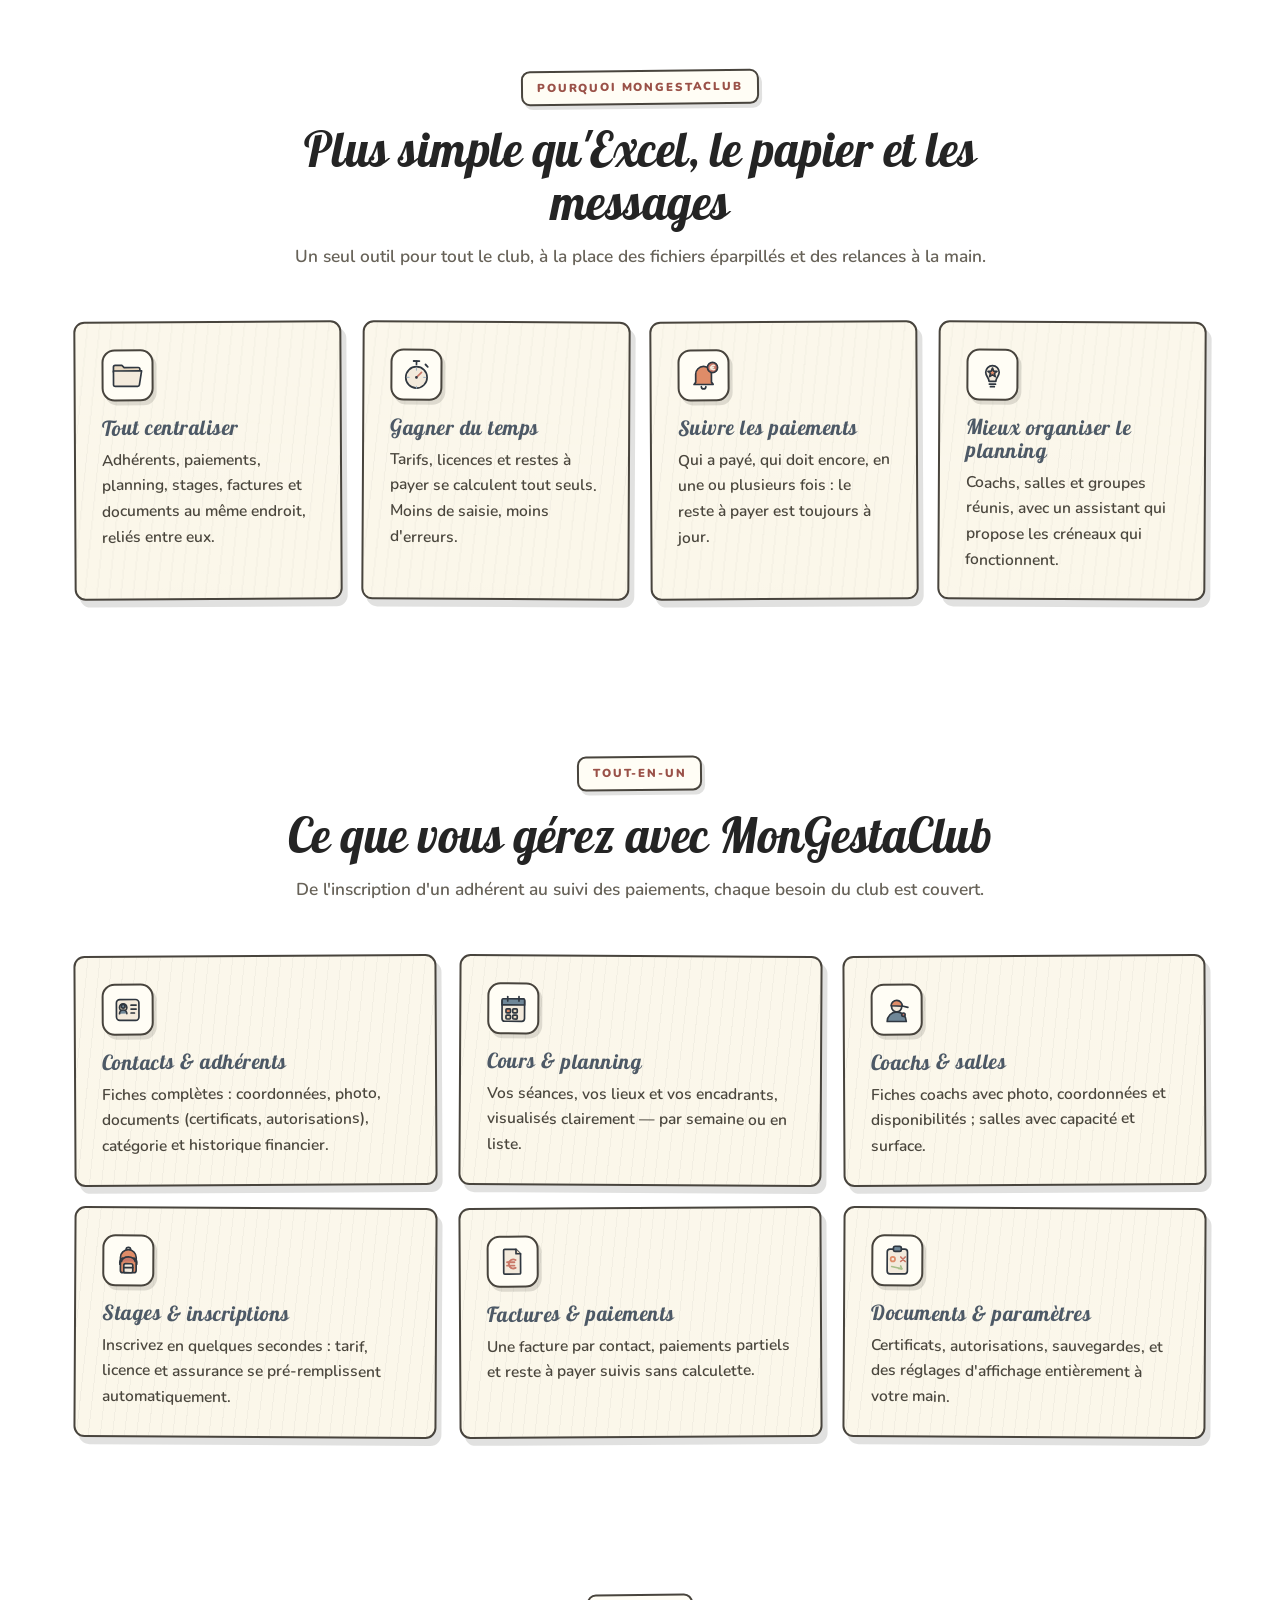
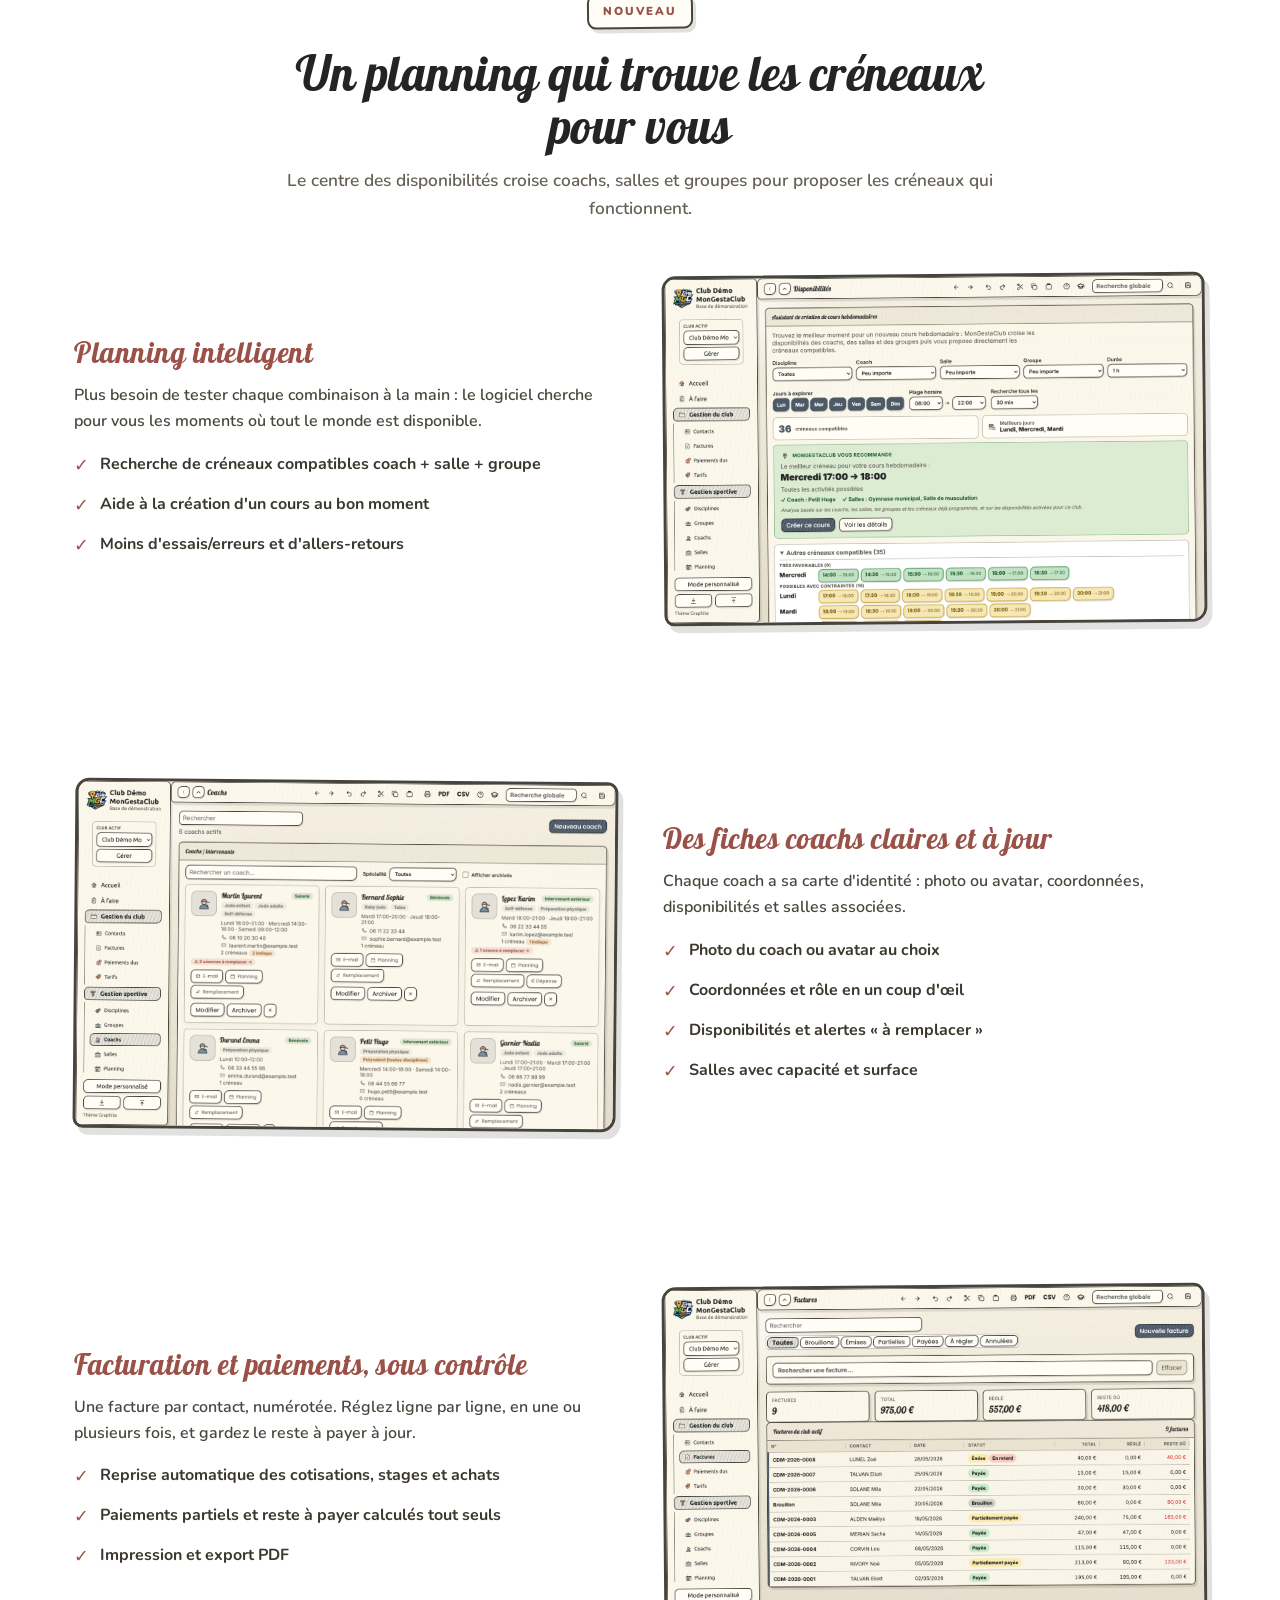
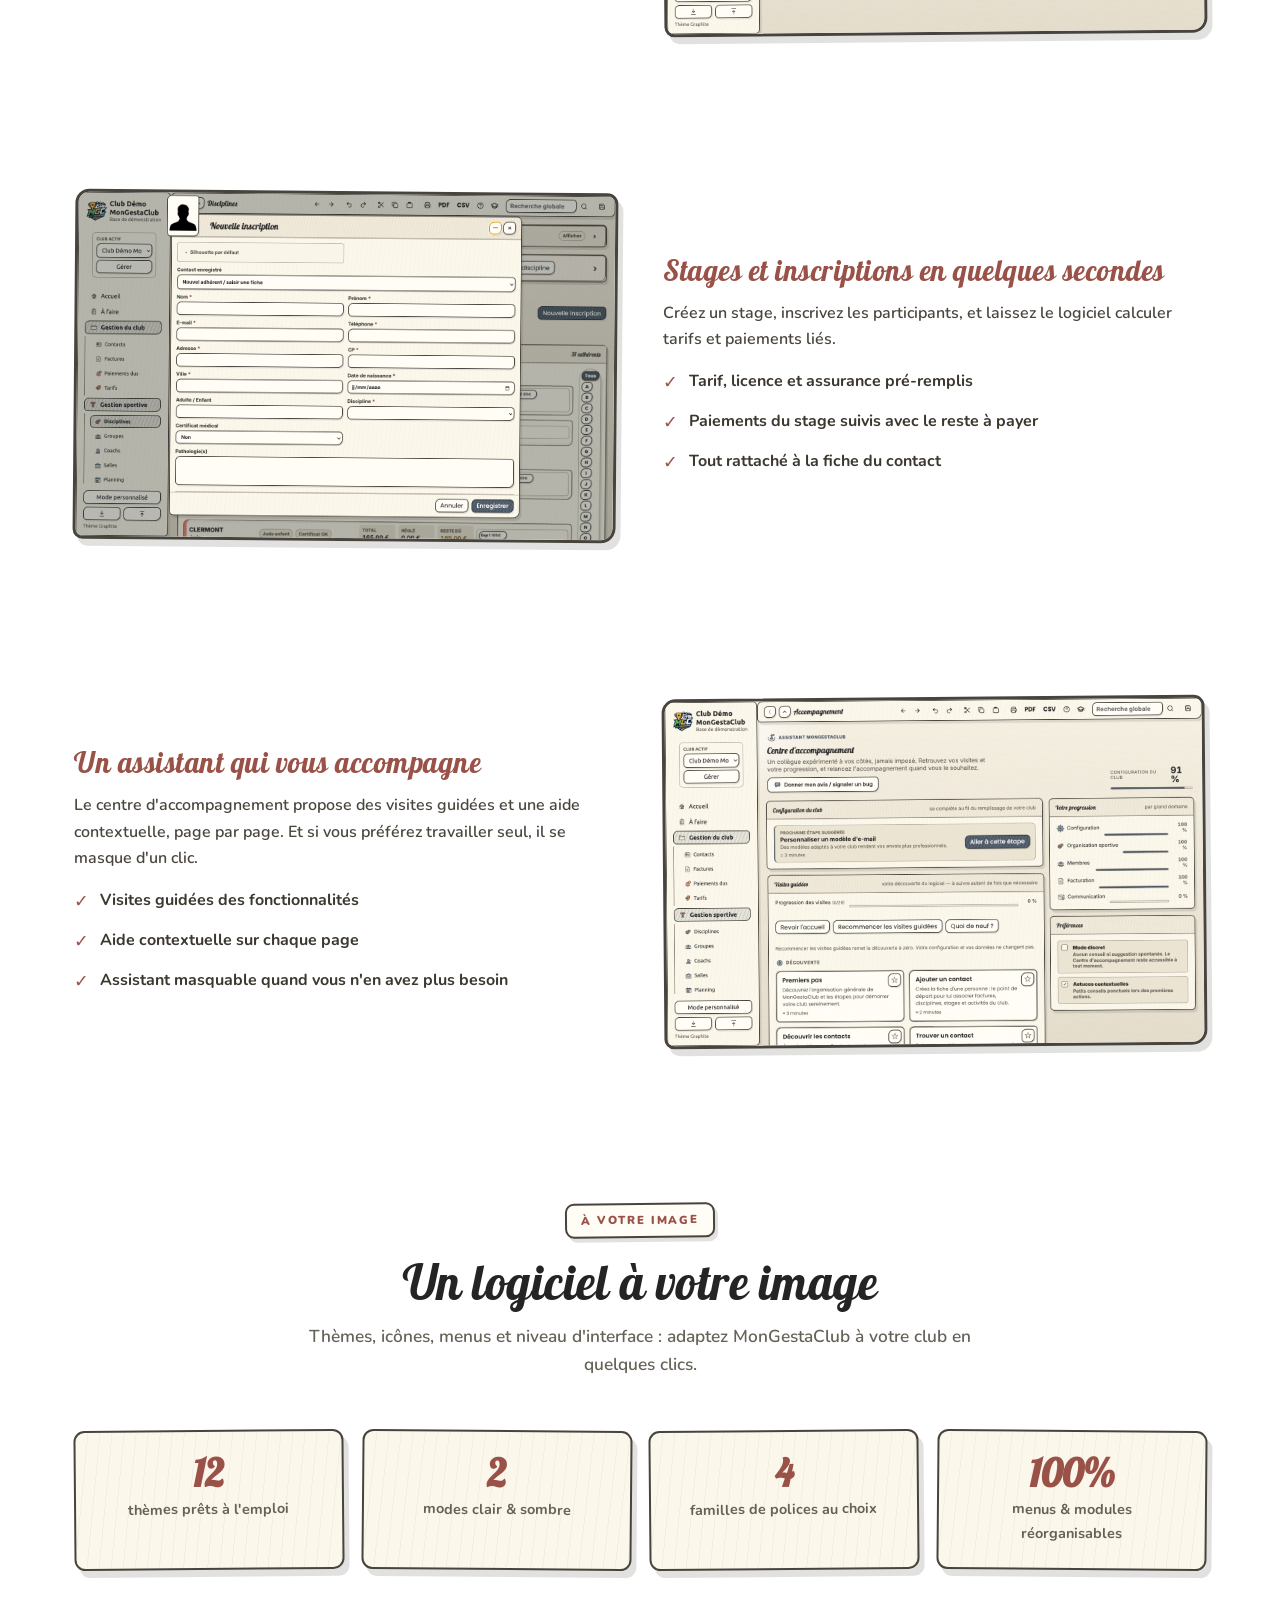
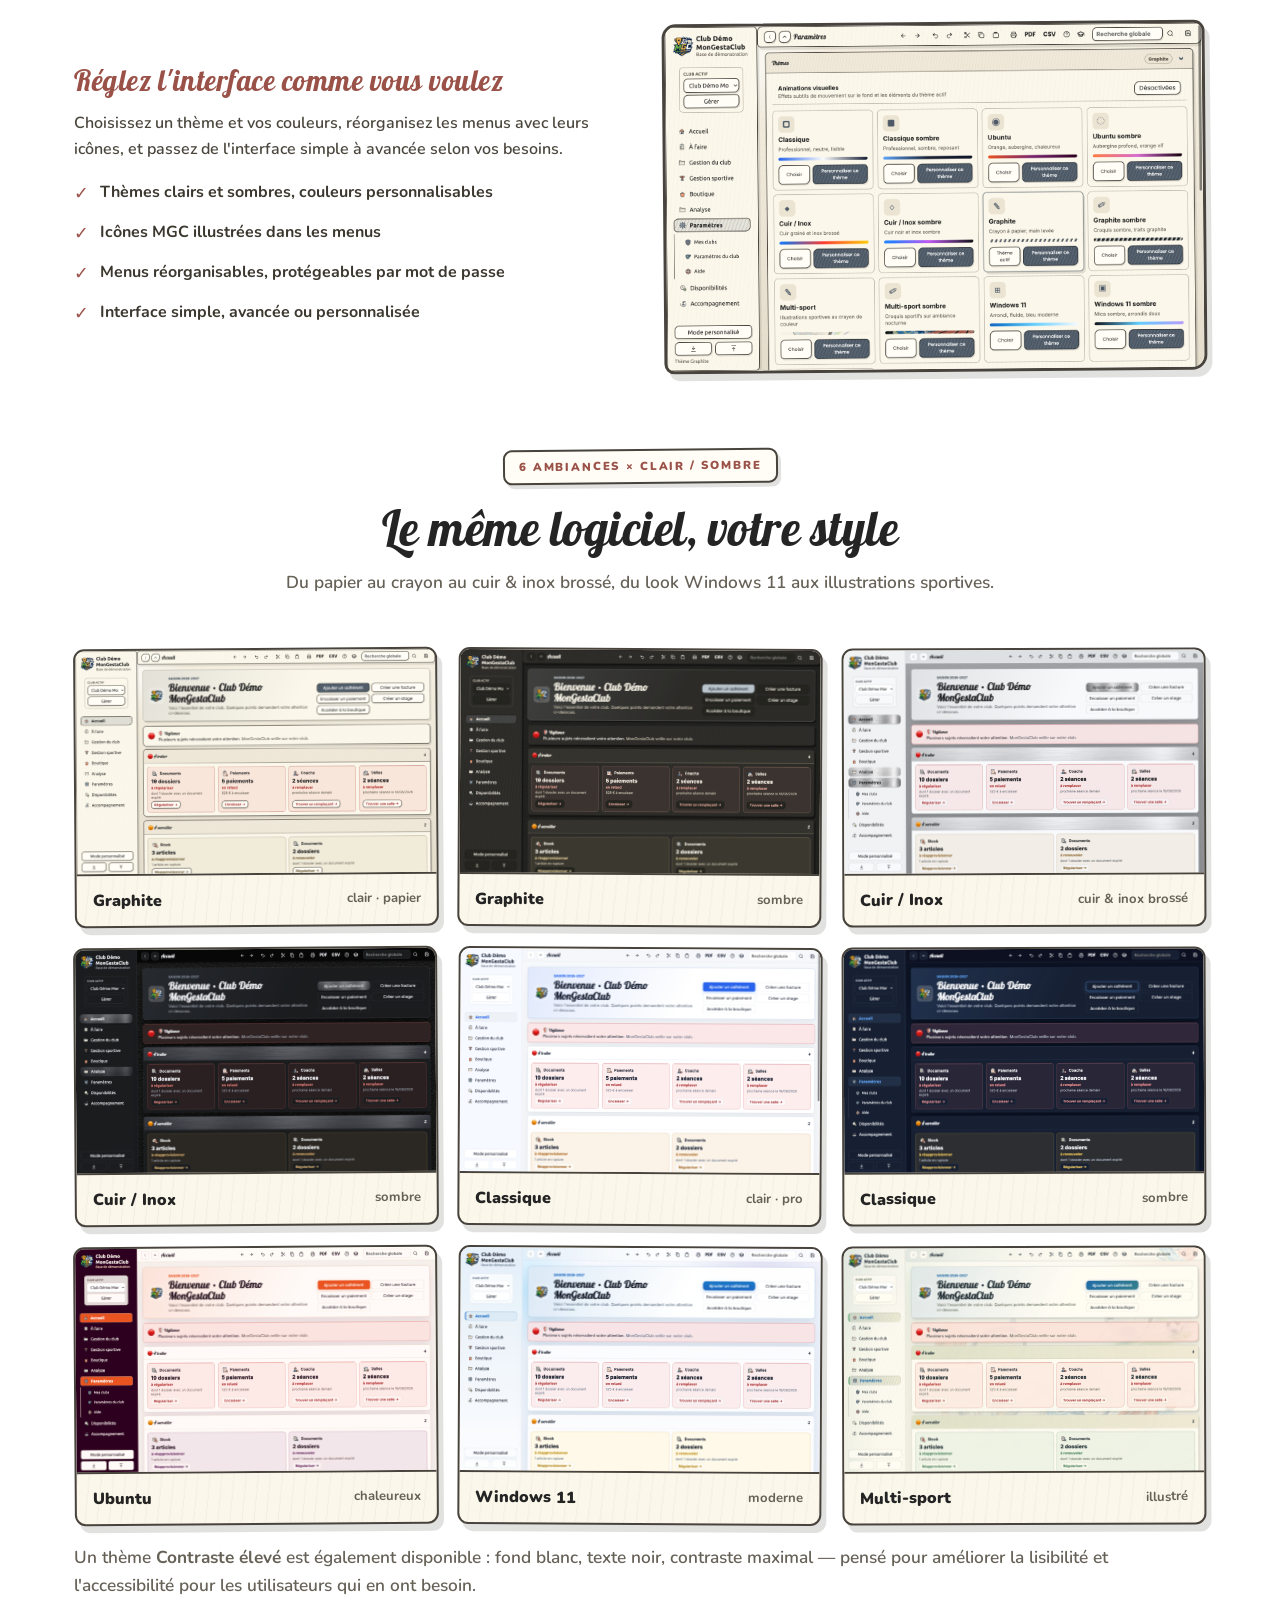
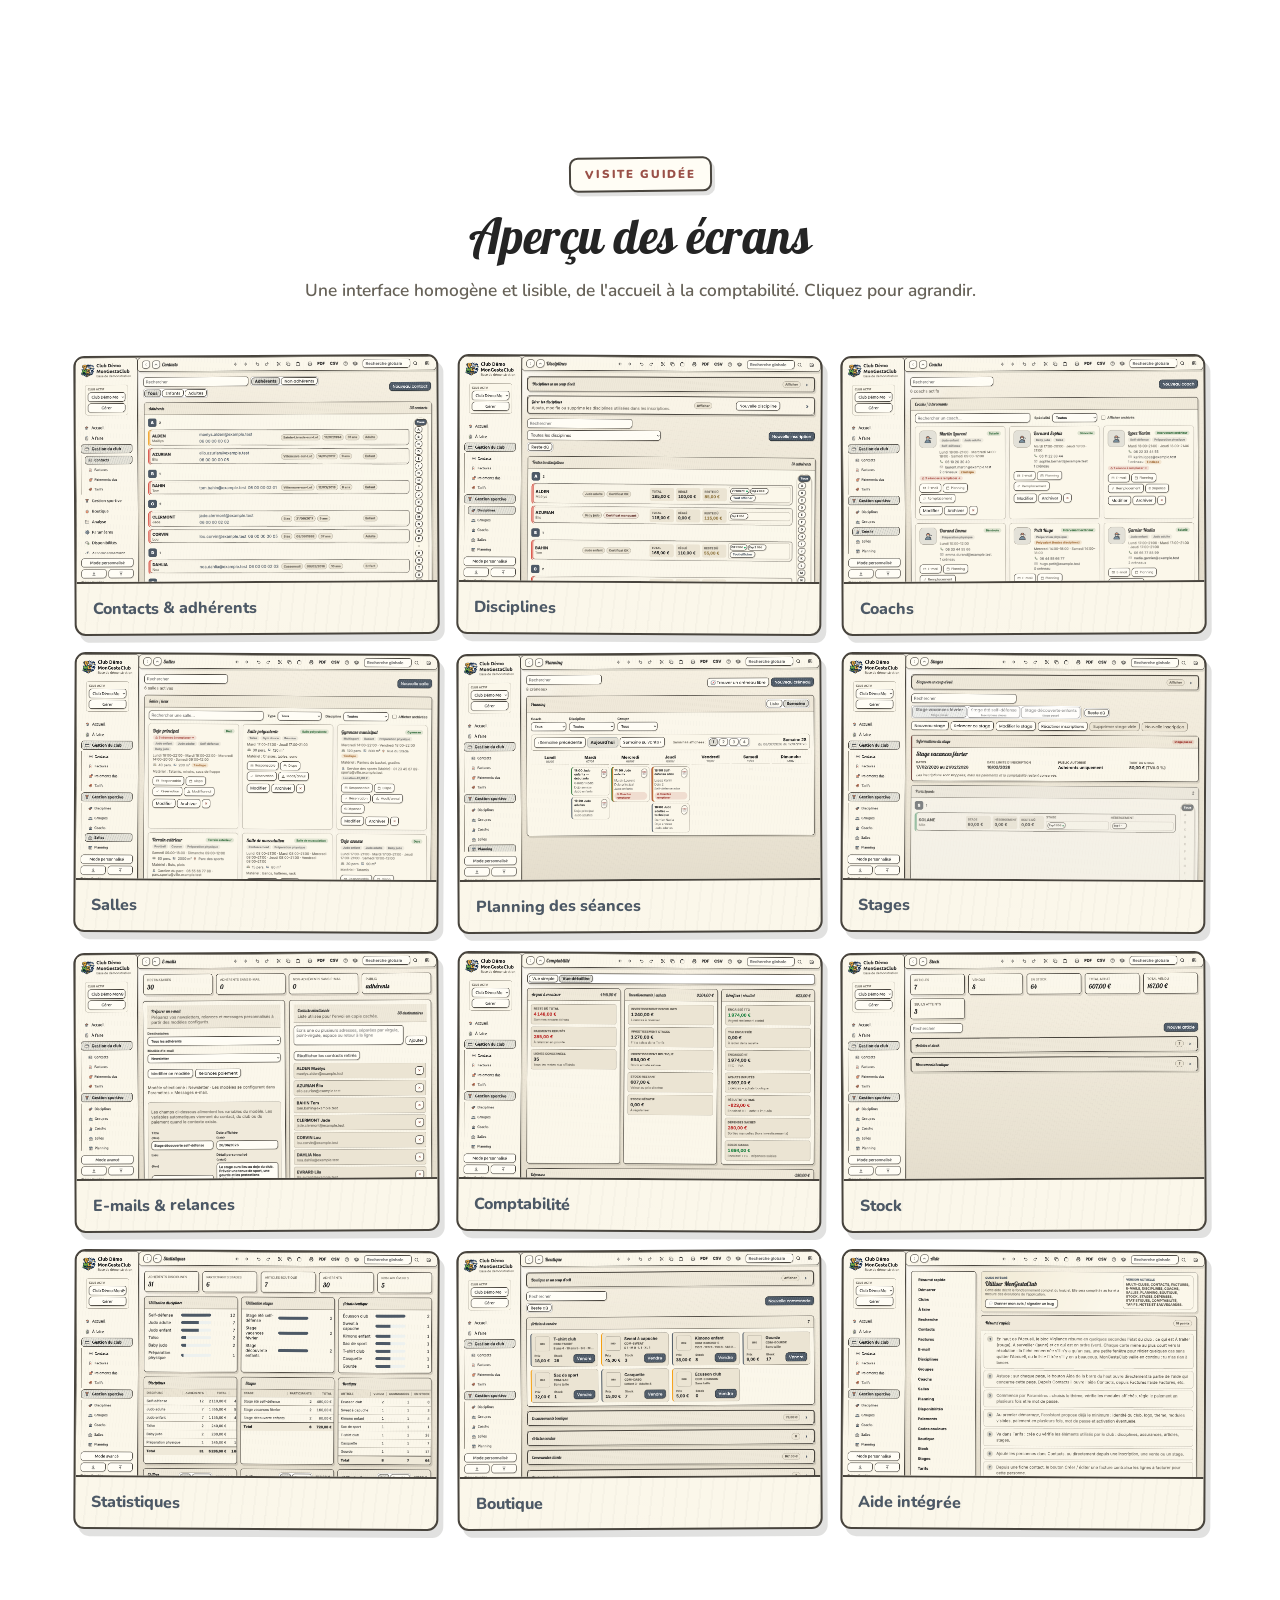
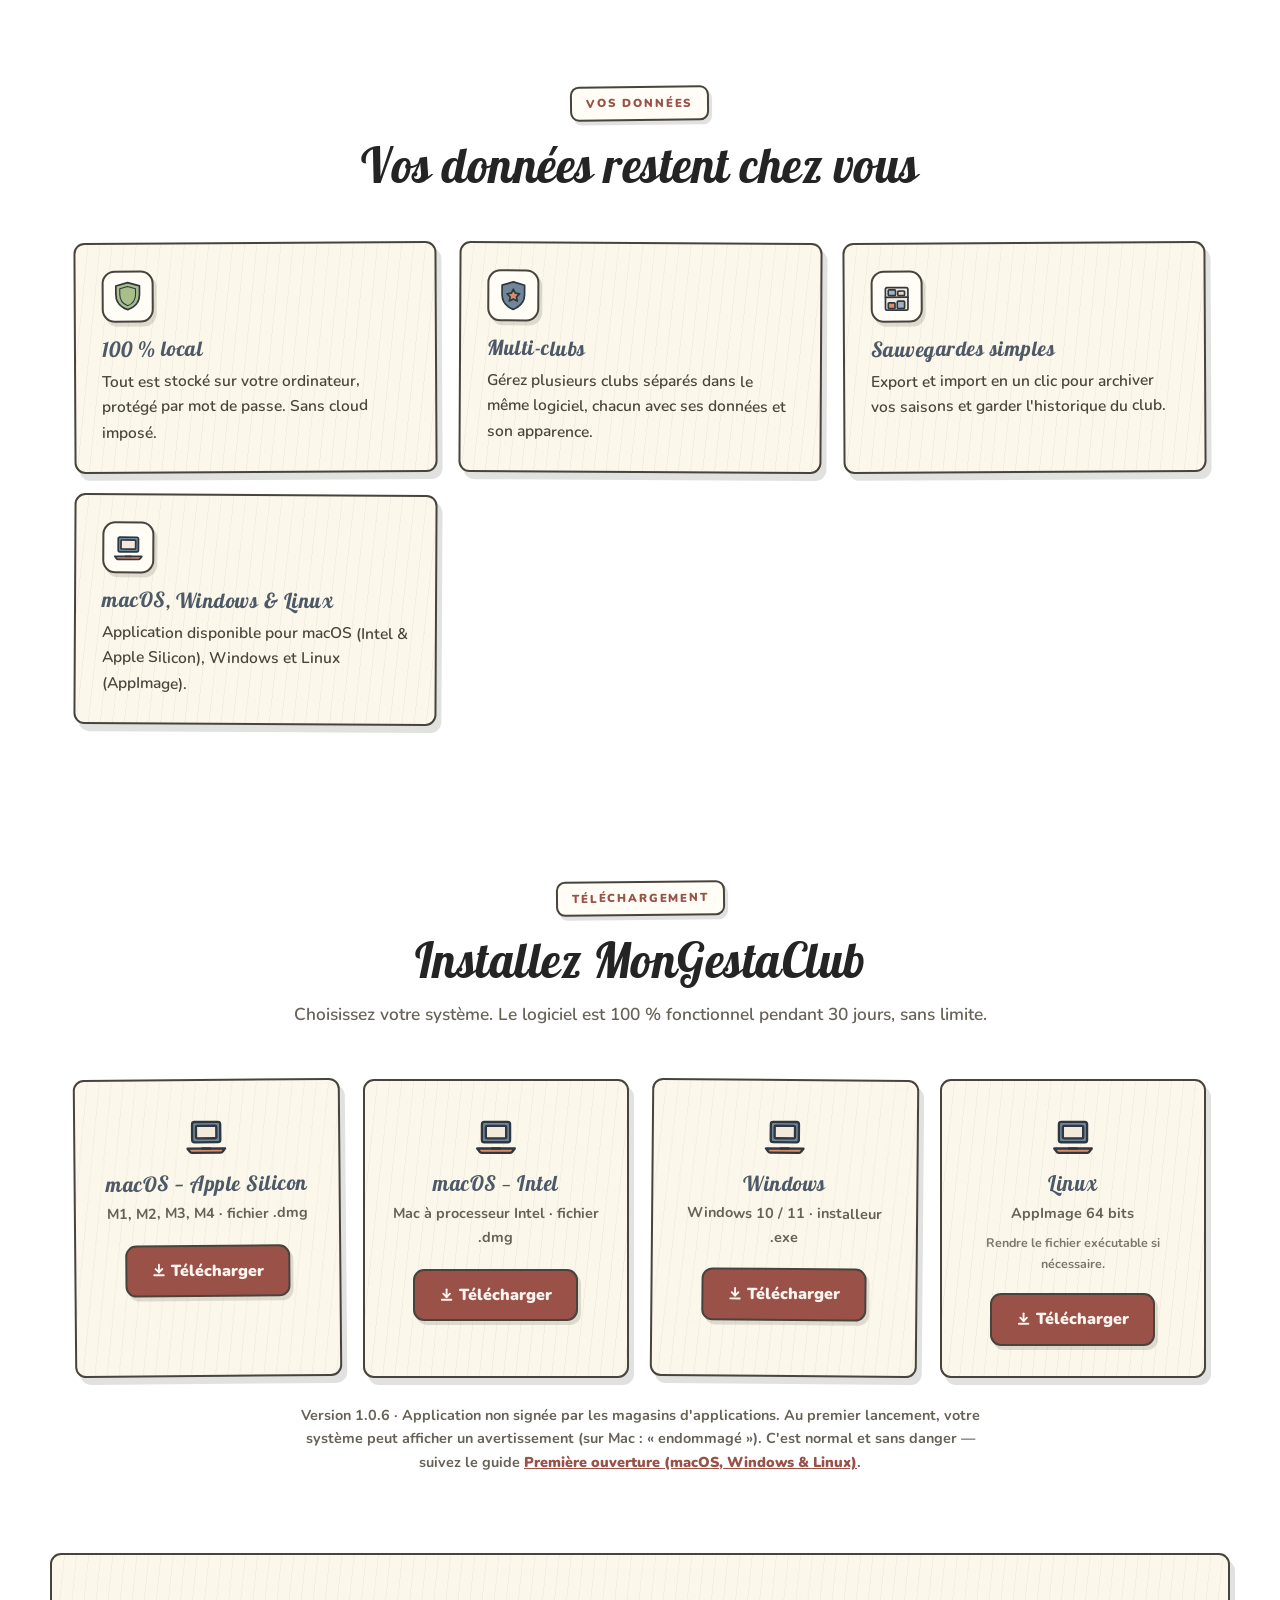
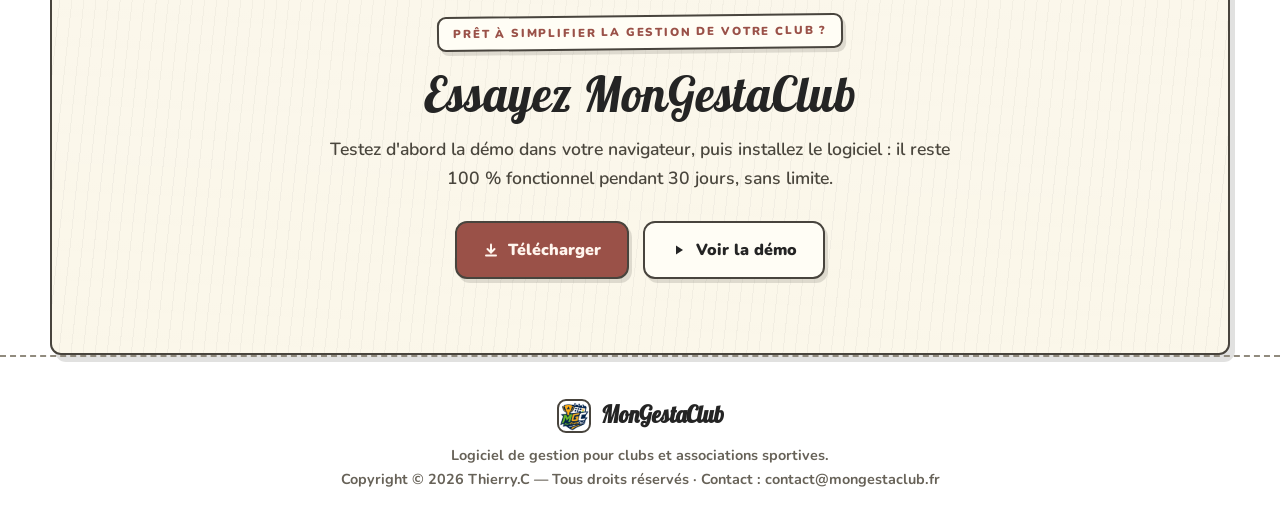
==== commit 8ef87e51: "chore: publier la démo et les liens v1.0.6 Met à jour les liens de téléchargement et mentions de ver" ====
--- a/index.html
+++ b/index.html
@@ -542,25 +542,25 @@
       <p>Choisissez votre système. Le logiciel est 100 % fonctionnel pendant 30 jours, sans limite.</p>
     </div>
     <div class="download-grid">
-      <a class="download-card paper" href="https://github.com/webgoum/MonGestaClub-releases/releases/download/v1.0.5/MonGestaClub-1.0.5-mac-arm64.dmg" download>
+      <a class="download-card paper" href="https://github.com/webgoum/MonGestaClub-releases/releases/download/v1.0.6/MonGestaClub-1.0.6-mac-arm64.dmg" download>
         <div class="dl-ico"><svg class="mgc-icon" viewBox="0 0 64 64" aria-hidden="true"><g fill="none" stroke="#2f3740" stroke-width="3" stroke-linejoin="round" stroke-linecap="round"><rect x="14" y="14" width="36" height="26" rx="3" fill="#6f8798"/><rect x="19" y="19" width="26" height="16" rx="1.5" fill="#f3eadc"/><path d="M8 48h48l-3 4a3 3 0 0 1-2.6 1.5H13.6A3 3 0 0 1 11 52Z" fill="#df8c68"/><path d="M27 48h10"/></g></svg></div>
         <h3>macOS — Apple Silicon</h3>
         <span class="dl-sub">M1, M2, M3, M4 · fichier .dmg</span>
         <span class="dl-btn"><svg class="btn-ic" viewBox="0 0 16 16" aria-hidden="true" fill="none" stroke="currentColor" stroke-width="2" stroke-linecap="round" stroke-linejoin="round"><path d="M8 2.5v8"/><path d="M4.5 7 8 10.5 11.5 7"/><path d="M3 13.5h10"/></svg>Télécharger</span>
       </a>
-      <a class="download-card paper" href="https://github.com/webgoum/MonGestaClub-releases/releases/download/v1.0.5/MonGestaClub-1.0.5-mac-intel.dmg" download>
+      <a class="download-card paper" href="https://github.com/webgoum/MonGestaClub-releases/releases/download/v1.0.6/MonGestaClub-1.0.6-mac-intel.dmg" download>
         <div class="dl-ico"><svg class="mgc-icon" viewBox="0 0 64 64" aria-hidden="true"><g fill="none" stroke="#2f3740" stroke-width="3" stroke-linejoin="round" stroke-linecap="round"><rect x="14" y="14" width="36" height="26" rx="3" fill="#6f8798"/><rect x="19" y="19" width="26" height="16" rx="1.5" fill="#f3eadc"/><path d="M8 48h48l-3 4a3 3 0 0 1-2.6 1.5H13.6A3 3 0 0 1 11 52Z" fill="#df8c68"/><path d="M27 48h10"/></g></svg></div>
         <h3>macOS — Intel</h3>
         <span class="dl-sub">Mac à processeur Intel · fichier .dmg</span>
         <span class="dl-btn"><svg class="btn-ic" viewBox="0 0 16 16" aria-hidden="true" fill="none" stroke="currentColor" stroke-width="2" stroke-linecap="round" stroke-linejoin="round"><path d="M8 2.5v8"/><path d="M4.5 7 8 10.5 11.5 7"/><path d="M3 13.5h10"/></svg>Télécharger</span>
       </a>
-      <a class="download-card paper" href="https://github.com/webgoum/MonGestaClub-releases/releases/download/v1.0.5/MonGestaClub-1.0.5-windows.exe" download>
+      <a class="download-card paper" href="https://github.com/webgoum/MonGestaClub-releases/releases/download/v1.0.6/MonGestaClub-1.0.6-windows.exe" download>
         <div class="dl-ico"><svg class="mgc-icon" viewBox="0 0 64 64" aria-hidden="true"><g fill="none" stroke="#2f3740" stroke-width="3" stroke-linejoin="round" stroke-linecap="round"><rect x="14" y="14" width="36" height="26" rx="3" fill="#6f8798"/><rect x="19" y="19" width="26" height="16" rx="1.5" fill="#f3eadc"/><path d="M8 48h48l-3 4a3 3 0 0 1-2.6 1.5H13.6A3 3 0 0 1 11 52Z" fill="#df8c68"/><path d="M27 48h10"/></g></svg></div>
         <h3>Windows</h3>
         <span class="dl-sub">Windows 10 / 11 · installeur .exe</span>
         <span class="dl-btn"><svg class="btn-ic" viewBox="0 0 16 16" aria-hidden="true" fill="none" stroke="currentColor" stroke-width="2" stroke-linecap="round" stroke-linejoin="round"><path d="M8 2.5v8"/><path d="M4.5 7 8 10.5 11.5 7"/><path d="M3 13.5h10"/></svg>Télécharger</span>
       </a>
-      <a class="download-card paper" href="https://github.com/webgoum/MonGestaClub-releases/releases/download/v1.0.5/MonGestaClub-1.0.5-linux.AppImage" download>
+      <a class="download-card paper" href="https://github.com/webgoum/MonGestaClub-releases/releases/download/v1.0.6/MonGestaClub-1.0.6-linux.AppImage" download>
         <div class="dl-ico"><svg class="mgc-icon" viewBox="0 0 64 64" aria-hidden="true"><g fill="none" stroke="#2f3740" stroke-width="3" stroke-linejoin="round" stroke-linecap="round"><rect x="14" y="14" width="36" height="26" rx="3" fill="#6f8798"/><rect x="19" y="19" width="26" height="16" rx="1.5" fill="#f3eadc"/><path d="M8 48h48l-3 4a3 3 0 0 1-2.6 1.5H13.6A3 3 0 0 1 11 52Z" fill="#df8c68"/><path d="M27 48h10"/></g></svg></div>
         <h3>Linux</h3>
         <span class="dl-sub">AppImage 64 bits</span>
@@ -568,7 +568,7 @@
         <span class="dl-btn"><svg class="btn-ic" viewBox="0 0 16 16" aria-hidden="true" fill="none" stroke="currentColor" stroke-width="2" stroke-linecap="round" stroke-linejoin="round"><path d="M8 2.5v8"/><path d="M4.5 7 8 10.5 11.5 7"/><path d="M3 13.5h10"/></svg>Télécharger</span>
       </a>
     </div>
-    <p class="download-note">Version 1.0.5 · Application non signée par les magasins d'applications. Au premier lancement, votre système peut afficher un avertissement (sur Mac : « endommagé »). C'est normal et sans danger — suivez le guide <a href="installation.html" style="color:var(--terra);font-weight:900;text-decoration:underline">Première ouverture (macOS, Windows &amp; Linux)</a>.</p>
+    <p class="download-note">Version 1.0.6 · Application non signée par les magasins d'applications. Au premier lancement, votre système peut afficher un avertissement (sur Mac : « endommagé »). C'est normal et sans danger — suivez le guide <a href="installation.html" style="color:var(--terra);font-weight:900;text-decoration:underline">Première ouverture (macOS, Windows &amp; Linux)</a>.</p>
   </div>
 </section>
 
